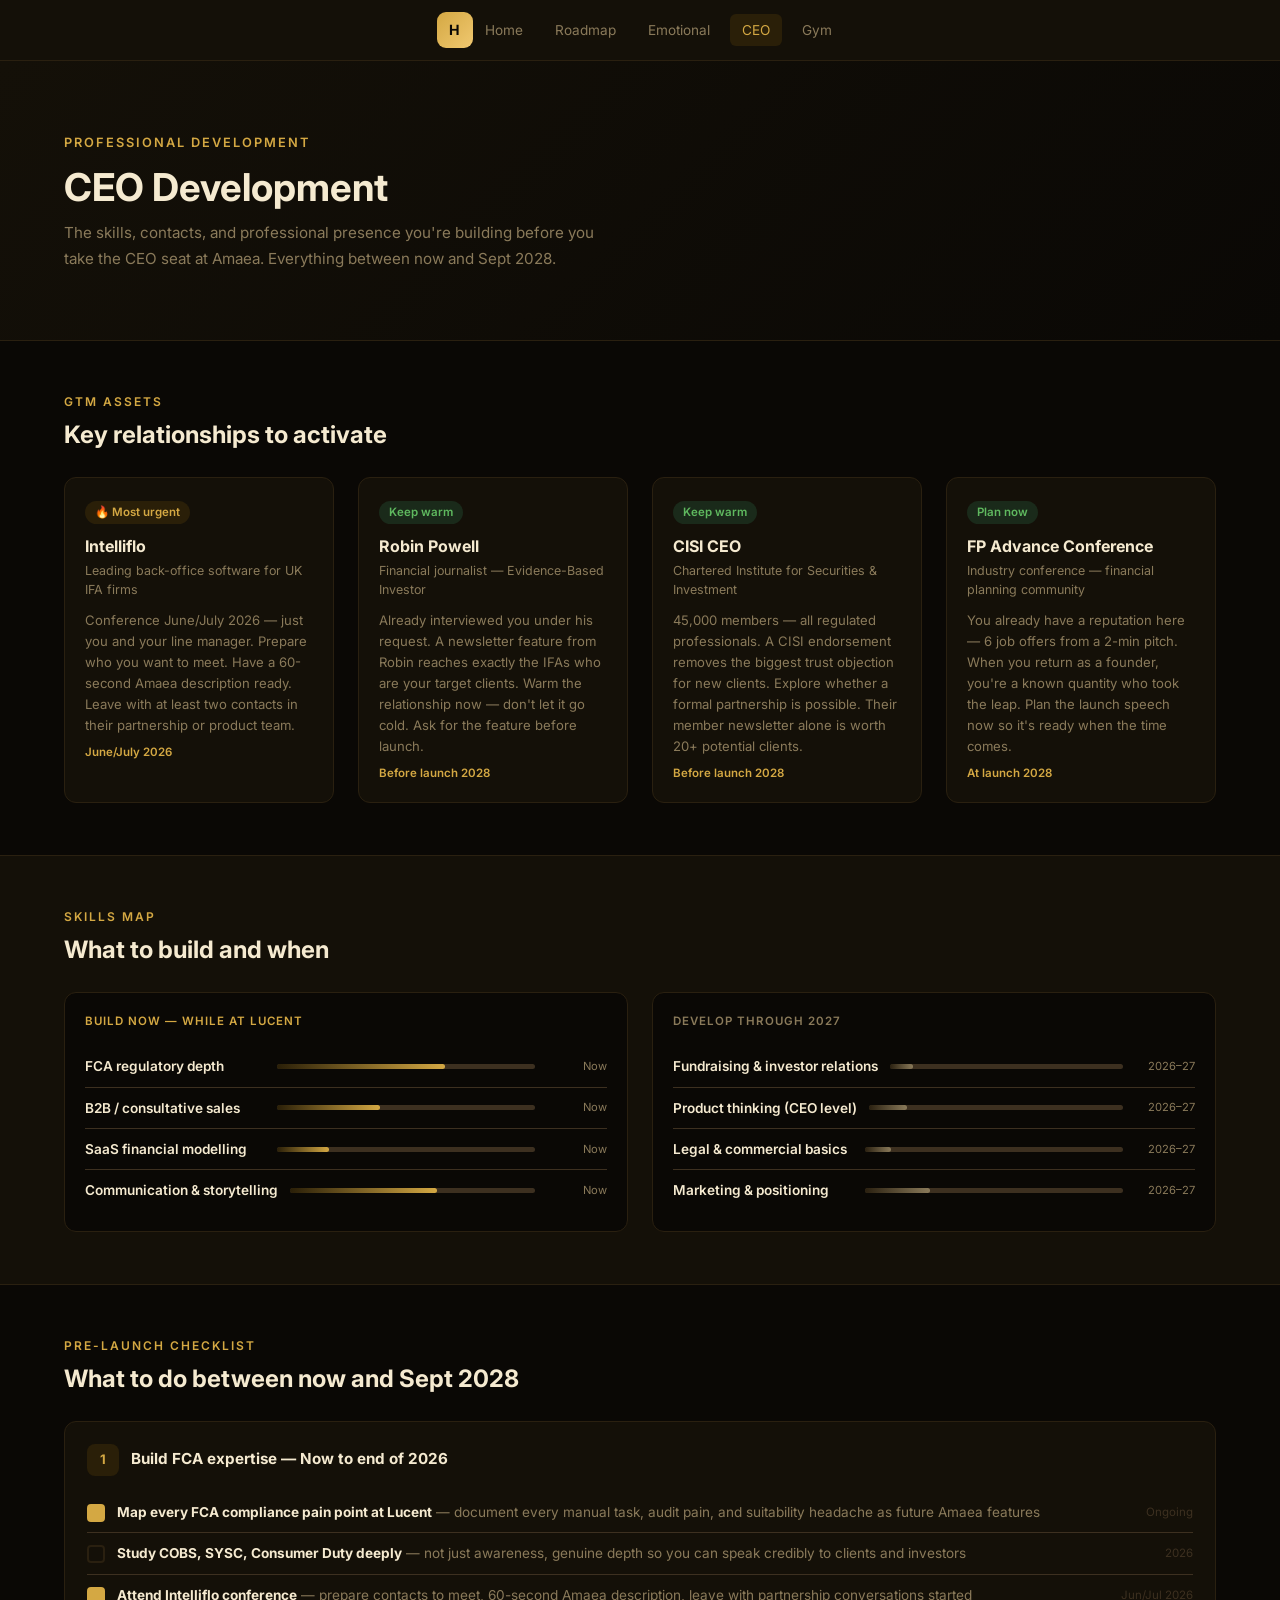
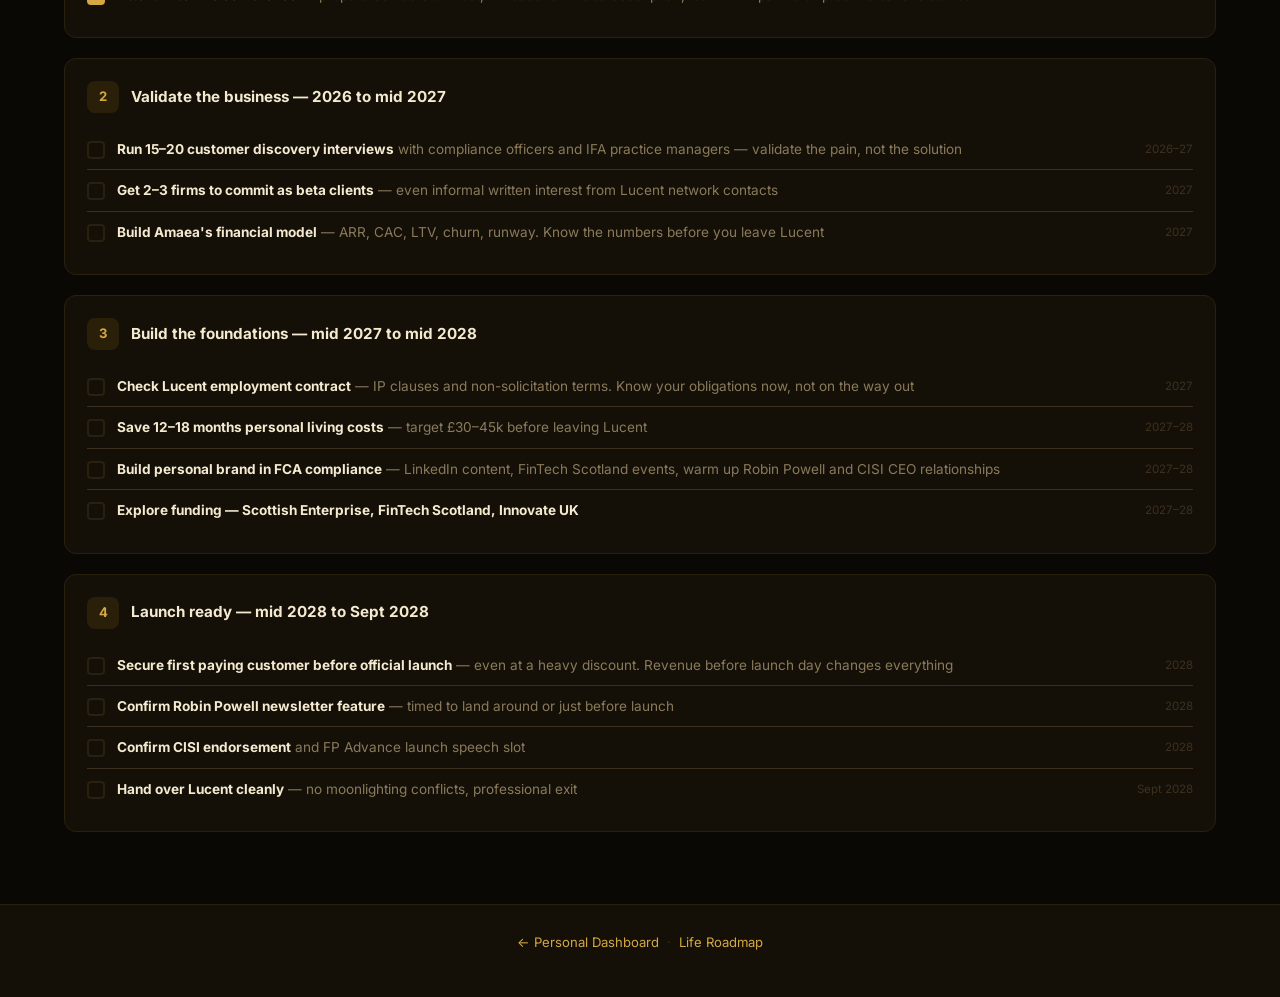
==== ceo-development.html @ 64322bd2 "Initial commit: personal dashboard, life roadmap, emotional development, CEO development, gym" ====
<!DOCTYPE html>
<html lang="en">
<head>
  <meta charset="UTF-8"/>
  <meta name="viewport" content="width=device-width, initial-scale=1.0"/>
  <title>CEO Development, Hasna</title>
  <link rel="icon" href="data:image/svg+xml,<svg xmlns=%22http://www.w3.org/2000/svg%22 viewBox=%220 0 100 100%22><text y=%22.9em%22 font-size=%2290%22>👑</text></svg>">
  <link href="https://cdn.jsdelivr.net/npm/bootstrap@5.3.0/dist/css/bootstrap.min.css" rel="stylesheet"/>
  <link href="https://fonts.googleapis.com/css2?family=Inter:wght@300;400;600;700&display=swap" rel="stylesheet"/>
  <style>
    :root { --gold: #d4a843; --gold-dark: #2a1f08; --bg: #0a0805; --surface: #141008; --border: #2a2010; --text: #f5ead0; --muted: #8a7a5a; --dim: #3d3020; --green: #5fb95f; --green-dark: #1a2a1a; }
    * { box-sizing: border-box; margin: 0; padding: 0; }
    body { font-family: 'Inter', sans-serif; background-color: var(--bg); color: var(--text); }
    .navbar { background-color: var(--surface); border-bottom: 1px solid var(--border); padding: 12px 0; position: sticky; top: 0; z-index: 100; }
    .nav-inner { max-width: 1200px; margin: 0 auto; padding: 0 24px; display: flex; align-items: center; justify-content: space-between; }
    .nav-logo { display: flex; align-items: center; gap: 10px; text-decoration: none; }
    .nav-logo-mark { width: 36px; height: 36px; border-radius: 9px; background: linear-gradient(135deg, #d4a843, #f0c870); display: flex; align-items: center; justify-content: center; font-weight: 700; font-size: 0.88rem; color: #0a0805; }
    .nav-links { display: flex; gap: 8px; }
    .nav-links a { color: var(--muted); text-decoration: none; font-size: 0.85rem; padding: 6px 12px; border-radius: 6px; transition: color 0.2s, background 0.2s; }
    .nav-links a:hover, .nav-links a.active { color: var(--gold); background: var(--gold-dark); }
    .hero { background: linear-gradient(135deg, var(--surface) 0%, var(--bg) 100%); padding: 72px 0 52px; border-bottom: 1px solid var(--border); }
    .container { max-width: 1200px; margin: 0 auto; padding: 0 24px; }
    .eyebrow { color: var(--gold); font-size: 0.8rem; font-weight: 600; text-transform: uppercase; letter-spacing: 2px; margin-bottom: 12px; }
    h1 { font-size: 2.4rem; font-weight: 700; margin-bottom: 10px; }
    .hero p { color: var(--muted); font-size: 0.95rem; max-width: 560px; margin-top: 10px; line-height: 1.7; }
    section { padding: 52px 0; }
    .alt-bg { background: var(--surface); border-top: 1px solid var(--border); border-bottom: 1px solid var(--border); }
    .section-label { color: var(--gold); font-size: 0.75rem; font-weight: 600; text-transform: uppercase; letter-spacing: 2px; margin-bottom: 6px; }
    .section-title { font-size: 1.5rem; font-weight: 700; margin-bottom: 24px; }

    /* Check items */
    .check-item { display: flex; align-items: flex-start; gap: 12px; padding: 10px 0; border-bottom: 1px solid var(--dim); }
    .check-item:last-child { border-bottom: none; }
    .check-box { width: 18px; height: 18px; border: 2px solid var(--border); border-radius: 4px; flex-shrink: 0; margin-top: 2px; cursor: pointer; transition: background 0.2s; }
    .check-box.done { background: var(--green); border-color: var(--green); }
    .check-box.progress { background: var(--gold); border-color: var(--gold); }
    .check-text { font-size: 0.85rem; color: var(--muted); line-height: 1.5; flex: 1; }
    .check-text strong { color: var(--text); }
    .check-date { font-size: 0.72rem; color: var(--dim); white-space: nowrap; margin-top: 2px; }
    .checklist-group { background: var(--surface); border: 1px solid var(--border); border-radius: 12px; padding: 22px; margin-bottom: 20px; }
    .group-header { display: flex; align-items: center; gap: 12px; margin-bottom: 16px; }
    .group-num { width: 32px; height: 32px; border-radius: 8px; background: var(--gold-dark); color: var(--gold); font-weight: 700; font-size: 0.82rem; display: flex; align-items: center; justify-content: center; flex-shrink: 0; }
    .group-title { font-size: 0.95rem; font-weight: 700; }

    /* Contact cards */
    .contact-card { background: var(--surface); border: 1px solid var(--border); border-radius: 12px; padding: 20px; height: 100%; }
    .contact-badge { display: inline-block; font-size: 0.72rem; font-weight: 600; padding: 3px 10px; border-radius: 20px; margin-bottom: 10px; }
    .badge-hot { background: var(--gold-dark); color: var(--gold); }
    .badge-warm { background: var(--green-dark); color: var(--green); }
    .contact-name { font-size: 1rem; font-weight: 700; color: var(--text); margin-bottom: 4px; }
    .contact-role { font-size: 0.78rem; color: var(--muted); margin-bottom: 10px; }
    .contact-action { font-size: 0.82rem; color: var(--muted); line-height: 1.6; }
    .contact-timing { font-size: 0.72rem; color: var(--gold); font-weight: 600; margin-top: 8px; }

    /* Skill rows */
    .skill-row { display: flex; align-items: center; gap: 12px; padding: 10px 0; border-bottom: 1px solid var(--dim); }
    .skill-row:last-child { border-bottom: none; }
    .skill-name { color: var(--text); font-size: 0.85rem; font-weight: 600; min-width: 180px; }
    .skill-bar-wrap { flex: 1; background: var(--dim); border-radius: 4px; height: 5px; }
    .skill-bar { height: 5px; border-radius: 4px; background: linear-gradient(to right, var(--gold-dark), var(--gold)); }
    .skill-horizon { font-size: 0.7rem; color: var(--muted); min-width: 60px; text-align: right; }

    footer { background: var(--surface); border-top: 1px solid var(--border); padding: 28px 0; text-align: center; }
    footer p { color: var(--dim); font-size: 0.82rem; }
    footer a { color: var(--gold); text-decoration: none; }
    @media (max-width: 768px) { h1 { font-size: 1.9rem; } .nav-links { display: none; } .skill-name { min-width: 120px; } }
  </style>
</head>
<body>

<nav class="navbar">
  <div class="nav-inner">
    <a href="index.html" class="nav-logo"><div class="nav-logo-mark">H</div></a>
    <div class="nav-links">
      <a href="index.html">Home</a>
      <a href="life-roadmap.html">Roadmap</a>
      <a href="emotional-development.html">Emotional</a>
      <a href="ceo-development.html" class="active">CEO</a>
      <a href="gym.html">Gym</a>
    </div>
  </div>
</nav>

<div class="hero">
  <div class="container">
    <div class="eyebrow">Professional development</div>
    <h1>CEO Development</h1>
    <p>The skills, contacts, and professional presence you're building before you take the CEO seat at Amaea. Everything between now and Sept 2028.</p>
  </div>
</div>

<!-- Key contacts -->
<section>
  <div class="container">
    <div class="section-label">GTM assets</div>
    <div class="section-title">Key relationships to activate</div>
    <div class="row g-4">

      <div class="col-lg-3 col-md-6">
        <div class="contact-card">
          <span class="contact-badge badge-hot">🔥 Most urgent</span>
          <div class="contact-name">Intelliflo</div>
          <div class="contact-role">Leading back-office software for UK IFA firms</div>
          <div class="contact-action">Conference June/July 2026 — just you and your line manager. Prepare who you want to meet. Have a 60-second Amaea description ready. Leave with at least two contacts in their partnership or product team.</div>
          <div class="contact-timing">June/July 2026</div>
        </div>
      </div>

      <div class="col-lg-3 col-md-6">
        <div class="contact-card">
          <span class="contact-badge badge-warm">Keep warm</span>
          <div class="contact-name">Robin Powell</div>
          <div class="contact-role">Financial journalist — Evidence-Based Investor</div>
          <div class="contact-action">Already interviewed you under his request. A newsletter feature from Robin reaches exactly the IFAs who are your target clients. Warm the relationship now — don't let it go cold. Ask for the feature before launch.</div>
          <div class="contact-timing">Before launch 2028</div>
        </div>
      </div>

      <div class="col-lg-3 col-md-6">
        <div class="contact-card">
          <span class="contact-badge badge-warm">Keep warm</span>
          <div class="contact-name">CISI CEO</div>
          <div class="contact-role">Chartered Institute for Securities & Investment</div>
          <div class="contact-action">45,000 members — all regulated professionals. A CISI endorsement removes the biggest trust objection for new clients. Explore whether a formal partnership is possible. Their member newsletter alone is worth 20+ potential clients.</div>
          <div class="contact-timing">Before launch 2028</div>
        </div>
      </div>

      <div class="col-lg-3 col-md-6">
        <div class="contact-card">
          <span class="contact-badge badge-warm">Plan now</span>
          <div class="contact-name">FP Advance Conference</div>
          <div class="contact-role">Industry conference — financial planning community</div>
          <div class="contact-action">You already have a reputation here — 6 job offers from a 2-min pitch. When you return as a founder, you're a known quantity who took the leap. Plan the launch speech now so it's ready when the time comes.</div>
          <div class="contact-timing">At launch 2028</div>
        </div>
      </div>

    </div>
  </div>
</section>

<!-- Skills -->
<section class="alt-bg">
  <div class="container">
    <div class="section-label">Skills map</div>
    <div class="section-title">What to build and when</div>
    <div class="row g-4">
      <div class="col-lg-6">
        <div style="background:var(--bg);border:1px solid var(--border);border-radius:12px;padding:20px;margin-bottom:0;">
          <div style="font-size:0.72rem;font-weight:600;text-transform:uppercase;letter-spacing:1px;color:var(--gold);margin-bottom:16px;">Build now — while at Lucent</div>
          <div class="skill-row"><span class="skill-name">FCA regulatory depth</span><div class="skill-bar-wrap"><div class="skill-bar" style="width:65%;"></div></div><span class="skill-horizon">Now</span></div>
          <div class="skill-row"><span class="skill-name">B2B / consultative sales</span><div class="skill-bar-wrap"><div class="skill-bar" style="width:40%;"></div></div><span class="skill-horizon">Now</span></div>
          <div class="skill-row"><span class="skill-name">SaaS financial modelling</span><div class="skill-bar-wrap"><div class="skill-bar" style="width:20%;"></div></div><span class="skill-horizon">Now</span></div>
          <div class="skill-row"><span class="skill-name">Communication & storytelling</span><div class="skill-bar-wrap"><div class="skill-bar" style="width:60%;"></div></div><span class="skill-horizon">Now</span></div>
        </div>
      </div>
      <div class="col-lg-6">
        <div style="background:var(--bg);border:1px solid var(--border);border-radius:12px;padding:20px;">
          <div style="font-size:0.72rem;font-weight:600;text-transform:uppercase;letter-spacing:1px;color:var(--muted);margin-bottom:16px;">Develop through 2027</div>
          <div class="skill-row"><span class="skill-name">Fundraising & investor relations</span><div class="skill-bar-wrap"><div class="skill-bar" style="width:10%;background:linear-gradient(to right, #2a2010, var(--muted));"></div></div><span class="skill-horizon">2026–27</span></div>
          <div class="skill-row"><span class="skill-name">Product thinking (CEO level)</span><div class="skill-bar-wrap"><div class="skill-bar" style="width:15%;background:linear-gradient(to right, #2a2010, var(--muted));"></div></div><span class="skill-horizon">2026–27</span></div>
          <div class="skill-row"><span class="skill-name">Legal & commercial basics</span><div class="skill-bar-wrap"><div class="skill-bar" style="width:10%;background:linear-gradient(to right, #2a2010, var(--muted));"></div></div><span class="skill-horizon">2026–27</span></div>
          <div class="skill-row"><span class="skill-name">Marketing & positioning</span><div class="skill-bar-wrap"><div class="skill-bar" style="width:25%;background:linear-gradient(to right, #2a2010, var(--muted));"></div></div><span class="skill-horizon">2026–27</span></div>
        </div>
      </div>
    </div>
  </div>
</section>

<!-- Pre-launch checklist -->
<section>
  <div class="container">
    <div class="section-label">Pre-launch checklist</div>
    <div class="section-title">What to do between now and Sept 2028</div>

    <div class="checklist-group">
      <div class="group-header"><div class="group-num">1</div><div class="group-title">Build FCA expertise — Now to end of 2026</div></div>
      <div class="check-item"><div class="check-box progress"></div><div class="check-text"><strong>Map every FCA compliance pain point at Lucent</strong> — document every manual task, audit pain, and suitability headache as future Amaea features</div><div class="check-date">Ongoing</div></div>
      <div class="check-item"><div class="check-box"></div><div class="check-text"><strong>Study COBS, SYSC, Consumer Duty deeply</strong> — not just awareness, genuine depth so you can speak credibly to clients and investors</div><div class="check-date">2026</div></div>
      <div class="check-item"><div class="check-box progress"></div><div class="check-text"><strong>Attend Intelliflo conference</strong> — prepare contacts to meet, 60-second Amaea description, leave with partnership conversations started</div><div class="check-date">Jun/Jul 2026</div></div>
    </div>

    <div class="checklist-group">
      <div class="group-header"><div class="group-num">2</div><div class="group-title">Validate the business — 2026 to mid 2027</div></div>
      <div class="check-item"><div class="check-box"></div><div class="check-text"><strong>Run 15–20 customer discovery interviews</strong> with compliance officers and IFA practice managers — validate the pain, not the solution</div><div class="check-date">2026–27</div></div>
      <div class="check-item"><div class="check-box"></div><div class="check-text"><strong>Get 2–3 firms to commit as beta clients</strong> — even informal written interest from Lucent network contacts</div><div class="check-date">2027</div></div>
      <div class="check-item"><div class="check-box"></div><div class="check-text"><strong>Build Amaea's financial model</strong> — ARR, CAC, LTV, churn, runway. Know the numbers before you leave Lucent</div><div class="check-date">2027</div></div>
    </div>

    <div class="checklist-group">
      <div class="group-header"><div class="group-num">3</div><div class="group-title">Build the foundations — mid 2027 to mid 2028</div></div>
      <div class="check-item"><div class="check-box"></div><div class="check-text"><strong>Check Lucent employment contract</strong> — IP clauses and non-solicitation terms. Know your obligations now, not on the way out</div><div class="check-date">2027</div></div>
      <div class="check-item"><div class="check-box"></div><div class="check-text"><strong>Save 12–18 months personal living costs</strong> — target £30–45k before leaving Lucent</div><div class="check-date">2027–28</div></div>
      <div class="check-item"><div class="check-box"></div><div class="check-text"><strong>Build personal brand in FCA compliance</strong> — LinkedIn content, FinTech Scotland events, warm up Robin Powell and CISI CEO relationships</div><div class="check-date">2027–28</div></div>
      <div class="check-item"><div class="check-box"></div><div class="check-text"><strong>Explore funding — Scottish Enterprise, FinTech Scotland, Innovate UK</strong></div><div class="check-date">2027–28</div></div>
    </div>

    <div class="checklist-group">
      <div class="group-header"><div class="group-num">4</div><div class="group-title">Launch ready — mid 2028 to Sept 2028</div></div>
      <div class="check-item"><div class="check-box"></div><div class="check-text"><strong>Secure first paying customer before official launch</strong> — even at a heavy discount. Revenue before launch day changes everything</div><div class="check-date">2028</div></div>
      <div class="check-item"><div class="check-box"></div><div class="check-text"><strong>Confirm Robin Powell newsletter feature</strong> — timed to land around or just before launch</div><div class="check-date">2028</div></div>
      <div class="check-item"><div class="check-box"></div><div class="check-text"><strong>Confirm CISI endorsement</strong> and FP Advance launch speech slot</div><div class="check-date">2028</div></div>
      <div class="check-item"><div class="check-box"></div><div class="check-text"><strong>Hand over Lucent cleanly</strong> — no moonlighting conflicts, professional exit</div><div class="check-date">Sept 2028</div></div>
    </div>

  </div>
</section>

<footer>
  <div class="container">
    <p><a href="index.html">← Personal Dashboard</a> &nbsp;·&nbsp; <a href="life-roadmap.html">Life Roadmap</a></p>
  </div>
</footer>
<script src="animations.js"></script>
</body>
</html>
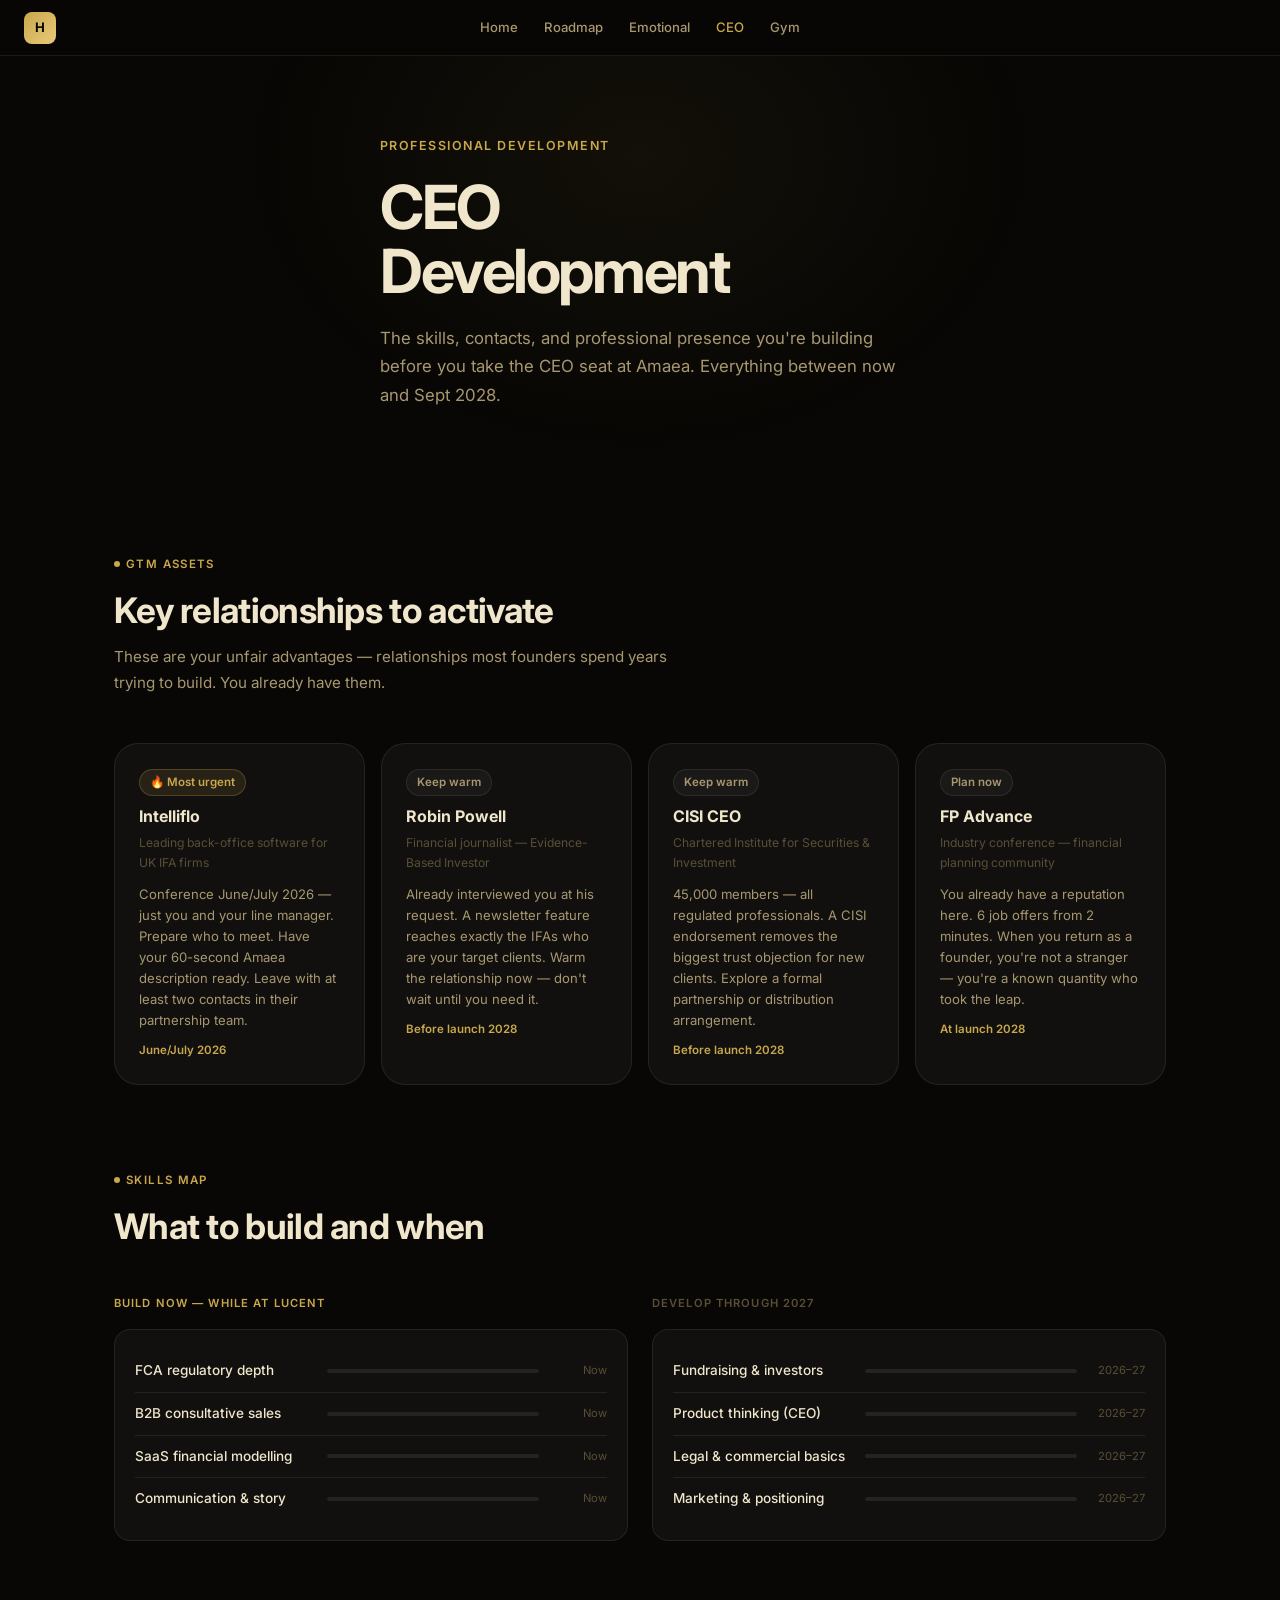
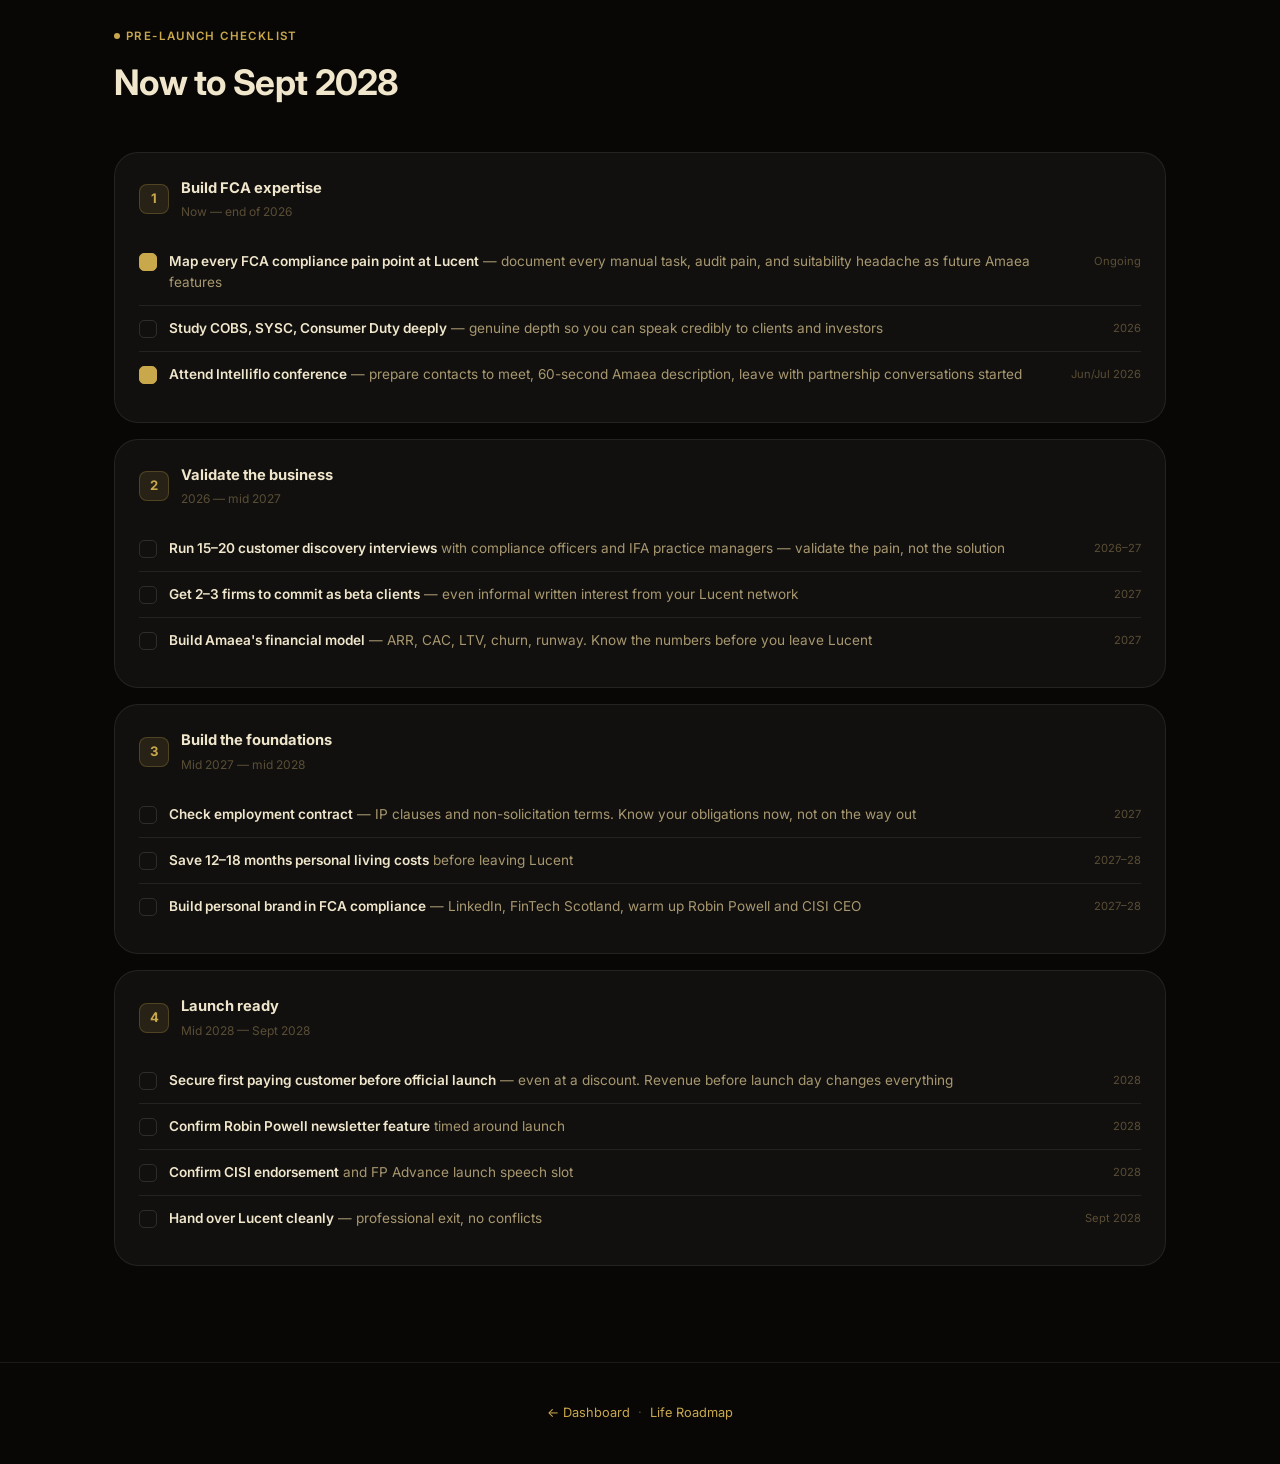
==== commit 7b23aa11: "Full redesign: Apple-esque design system, shared CSS, scroll animations, frosted glass nav" ====
--- a/ceo-development.html
+++ b/ceo-development.html
@@ -3,74 +3,35 @@
 <head>
   <meta charset="UTF-8"/>
   <meta name="viewport" content="width=device-width, initial-scale=1.0"/>
-  <title>CEO Development, Hasna</title>
+  <title>CEO Development — Hasna</title>
   <link rel="icon" href="data:image/svg+xml,<svg xmlns=%22http://www.w3.org/2000/svg%22 viewBox=%220 0 100 100%22><text y=%22.9em%22 font-size=%2290%22>👑</text></svg>">
-  <link href="https://cdn.jsdelivr.net/npm/bootstrap@5.3.0/dist/css/bootstrap.min.css" rel="stylesheet"/>
-  <link href="https://fonts.googleapis.com/css2?family=Inter:wght@300;400;600;700&display=swap" rel="stylesheet"/>
+  <link href="https://fonts.googleapis.com/css2?family=Inter:wght@300;400;500;600;700&display=swap" rel="stylesheet"/>
+  <link rel="stylesheet" href="style.css"/>
   <style>
-    :root { --gold: #d4a843; --gold-dark: #2a1f08; --bg: #0a0805; --surface: #141008; --border: #2a2010; --text: #f5ead0; --muted: #8a7a5a; --dim: #3d3020; --green: #5fb95f; --green-dark: #1a2a1a; }
-    * { box-sizing: border-box; margin: 0; padding: 0; }
-    body { font-family: 'Inter', sans-serif; background-color: var(--bg); color: var(--text); }
-    .navbar { background-color: var(--surface); border-bottom: 1px solid var(--border); padding: 12px 0; position: sticky; top: 0; z-index: 100; }
-    .nav-inner { max-width: 1200px; margin: 0 auto; padding: 0 24px; display: flex; align-items: center; justify-content: space-between; }
-    .nav-logo { display: flex; align-items: center; gap: 10px; text-decoration: none; }
-    .nav-logo-mark { width: 36px; height: 36px; border-radius: 9px; background: linear-gradient(135deg, #d4a843, #f0c870); display: flex; align-items: center; justify-content: center; font-weight: 700; font-size: 0.88rem; color: #0a0805; }
-    .nav-links { display: flex; gap: 8px; }
-    .nav-links a { color: var(--muted); text-decoration: none; font-size: 0.85rem; padding: 6px 12px; border-radius: 6px; transition: color 0.2s, background 0.2s; }
-    .nav-links a:hover, .nav-links a.active { color: var(--gold); background: var(--gold-dark); }
-    .hero { background: linear-gradient(135deg, var(--surface) 0%, var(--bg) 100%); padding: 72px 0 52px; border-bottom: 1px solid var(--border); }
-    .container { max-width: 1200px; margin: 0 auto; padding: 0 24px; }
-    .eyebrow { color: var(--gold); font-size: 0.8rem; font-weight: 600; text-transform: uppercase; letter-spacing: 2px; margin-bottom: 12px; }
-    h1 { font-size: 2.4rem; font-weight: 700; margin-bottom: 10px; }
-    .hero p { color: var(--muted); font-size: 0.95rem; max-width: 560px; margin-top: 10px; line-height: 1.7; }
-    section { padding: 52px 0; }
-    .alt-bg { background: var(--surface); border-top: 1px solid var(--border); border-bottom: 1px solid var(--border); }
-    .section-label { color: var(--gold); font-size: 0.75rem; font-weight: 600; text-transform: uppercase; letter-spacing: 2px; margin-bottom: 6px; }
-    .section-title { font-size: 1.5rem; font-weight: 700; margin-bottom: 24px; }
-
-    /* Check items */
-    .check-item { display: flex; align-items: flex-start; gap: 12px; padding: 10px 0; border-bottom: 1px solid var(--dim); }
-    .check-item:last-child { border-bottom: none; }
-    .check-box { width: 18px; height: 18px; border: 2px solid var(--border); border-radius: 4px; flex-shrink: 0; margin-top: 2px; cursor: pointer; transition: background 0.2s; }
-    .check-box.done { background: var(--green); border-color: var(--green); }
-    .check-box.progress { background: var(--gold); border-color: var(--gold); }
-    .check-text { font-size: 0.85rem; color: var(--muted); line-height: 1.5; flex: 1; }
-    .check-text strong { color: var(--text); }
-    .check-date { font-size: 0.72rem; color: var(--dim); white-space: nowrap; margin-top: 2px; }
-    .checklist-group { background: var(--surface); border: 1px solid var(--border); border-radius: 12px; padding: 22px; margin-bottom: 20px; }
-    .group-header { display: flex; align-items: center; gap: 12px; margin-bottom: 16px; }
-    .group-num { width: 32px; height: 32px; border-radius: 8px; background: var(--gold-dark); color: var(--gold); font-weight: 700; font-size: 0.82rem; display: flex; align-items: center; justify-content: center; flex-shrink: 0; }
-    .group-title { font-size: 0.95rem; font-weight: 700; }
-
-    /* Contact cards */
-    .contact-card { background: var(--surface); border: 1px solid var(--border); border-radius: 12px; padding: 20px; height: 100%; }
-    .contact-badge { display: inline-block; font-size: 0.72rem; font-weight: 600; padding: 3px 10px; border-radius: 20px; margin-bottom: 10px; }
-    .badge-hot { background: var(--gold-dark); color: var(--gold); }
-    .badge-warm { background: var(--green-dark); color: var(--green); }
-    .contact-name { font-size: 1rem; font-weight: 700; color: var(--text); margin-bottom: 4px; }
-    .contact-role { font-size: 0.78rem; color: var(--muted); margin-bottom: 10px; }
-    .contact-action { font-size: 0.82rem; color: var(--muted); line-height: 1.6; }
-    .contact-timing { font-size: 0.72rem; color: var(--gold); font-weight: 600; margin-top: 8px; }
-
-    /* Skill rows */
-    .skill-row { display: flex; align-items: center; gap: 12px; padding: 10px 0; border-bottom: 1px solid var(--dim); }
+    .contact-card { background: var(--surface); border: 1px solid var(--border); border-radius: var(--radius-lg); padding: 24px; height: 100%; transition: border-color 0.25s var(--ease), transform 0.25s var(--ease); }
+    .contact-card:hover { border-color: var(--border-2); transform: translateY(-2px); }
+    .contact-name { font-size: 1rem; font-weight: 700; margin: 8px 0 4px; }
+    .contact-role { font-size: 0.76rem; color: var(--text-3); margin-bottom: 12px; }
+    .contact-desc { font-size: 0.82rem; color: var(--text-2); line-height: 1.6; }
+    .contact-timing { font-size: 0.72rem; font-weight: 600; color: var(--gold); margin-top: 10px; }
+    .skill-row { display: flex; align-items: center; gap: 12px; padding: 10px 0; border-bottom: 1px solid var(--border); }
     .skill-row:last-child { border-bottom: none; }
-    .skill-name { color: var(--text); font-size: 0.85rem; font-weight: 600; min-width: 180px; }
-    .skill-bar-wrap { flex: 1; background: var(--dim); border-radius: 4px; height: 5px; }
-    .skill-bar { height: 5px; border-radius: 4px; background: linear-gradient(to right, var(--gold-dark), var(--gold)); }
-    .skill-horizon { font-size: 0.7rem; color: var(--muted); min-width: 60px; text-align: right; }
-
-    footer { background: var(--surface); border-top: 1px solid var(--border); padding: 28px 0; text-align: center; }
-    footer p { color: var(--dim); font-size: 0.82rem; }
-    footer a { color: var(--gold); text-decoration: none; }
-    @media (max-width: 768px) { h1 { font-size: 1.9rem; } .nav-links { display: none; } .skill-name { min-width: 120px; } }
+    .skill-name { font-size: 0.85rem; font-weight: 500; min-width: 180px; flex-shrink: 0; }
+    .skill-bar-track { flex: 1; background: var(--border); border-radius: 4px; height: 4px; overflow: hidden; }
+    .skill-bar-fill { height: 100%; border-radius: 4px; background: linear-gradient(90deg, rgba(201,168,76,0.4), var(--gold)); transition: width 1s var(--ease) 0.3s; width: 0; }
+    .skill-when { font-size: 0.7rem; color: var(--text-3); min-width: 56px; text-align: right; flex-shrink: 0; }
+    .phase-block { background: var(--surface); border: 1px solid var(--border); border-radius: var(--radius-lg); padding: 24px; margin-bottom: 16px; }
+    .phase-header { display: flex; align-items: center; gap: 12px; margin-bottom: 18px; }
+    .phase-num { width: 30px; height: 30px; border-radius: 8px; background: var(--gold-subtle); color: var(--gold); font-size: 0.82rem; font-weight: 700; display: flex; align-items: center; justify-content: center; flex-shrink: 0; border: 1px solid var(--gold-border); }
+    .phase-title { font-size: 0.92rem; font-weight: 700; }
+    .phase-sub { font-size: 0.75rem; color: var(--text-3); margin-top: 2px; }
   </style>
 </head>
 <body>
+<div class="page">
 
-<nav class="navbar">
-  <div class="nav-inner">
-    <a href="index.html" class="nav-logo"><div class="nav-logo-mark">H</div></a>
+  <nav class="nav">
+    <a href="index.html" class="nav-logo">H</a>
     <div class="nav-links">
       <a href="index.html">Home</a>
       <a href="life-roadmap.html">Roadmap</a>
@@ -78,140 +39,153 @@
       <a href="ceo-development.html" class="active">CEO</a>
       <a href="gym.html">Gym</a>
     </div>
-  </div>
-</nav>
+  </nav>
 
-<div class="hero">
-  <div class="container">
-    <div class="eyebrow">Professional development</div>
-    <h1>CEO Development</h1>
-    <p>The skills, contacts, and professional presence you're building before you take the CEO seat at Amaea. Everything between now and Sept 2028.</p>
-  </div>
-</div>
+  <section class="hero" style="min-height:40vh;">
+    <div class="container">
+      <p class="hero-label anim-up">Professional development</p>
+      <h1 class="hero-title anim-up anim-up-1" style="font-size:clamp(2.4rem,5vw,3.8rem);">CEO<br>Development</h1>
+      <p class="hero-sub anim-up anim-up-2">The skills, contacts, and professional presence you're building before you take the CEO seat at Amaea. Everything between now and Sept 2028.</p>
+    </div>
+  </section>
 
-<!-- Key contacts -->
-<section>
-  <div class="container">
-    <div class="section-label">GTM assets</div>
-    <div class="section-title">Key relationships to activate</div>
-    <div class="row g-4">
+  <!-- Contacts -->
+  <section>
+    <div class="container">
+      <div class="section-intro anim-up">
+        <p class="eyebrow">GTM assets</p>
+        <h2 class="headline">Key relationships to activate</h2>
+        <p class="body">These are your unfair advantages — relationships most founders spend years trying to build. You already have them.</p>
+      </div>
 
-      <div class="col-lg-3 col-md-6">
-        <div class="contact-card">
-          <span class="contact-badge badge-hot">🔥 Most urgent</span>
-          <div class="contact-name">Intelliflo</div>
-          <div class="contact-role">Leading back-office software for UK IFA firms</div>
-          <div class="contact-action">Conference June/July 2026 — just you and your line manager. Prepare who you want to meet. Have a 60-second Amaea description ready. Leave with at least two contacts in their partnership or product team.</div>
-          <div class="contact-timing">June/July 2026</div>
+      <div style="display:grid;grid-template-columns:repeat(4,1fr);gap:16px;">
+
+        <div class="contact-card anim-up anim-up-1">
+          <span class="tag tag-gold">🔥 Most urgent</span>
+          <h3 class="contact-name">Intelliflo</h3>
+          <p class="contact-role">Leading back-office software for UK IFA firms</p>
+          <p class="contact-desc">Conference June/July 2026 — just you and your line manager. Prepare who to meet. Have your 60-second Amaea description ready. Leave with at least two contacts in their partnership team.</p>
+          <p class="contact-timing">June/July 2026</p>
+        </div>
+
+        <div class="contact-card anim-up anim-up-2">
+          <span class="tag tag-muted">Keep warm</span>
+          <h3 class="contact-name">Robin Powell</h3>
+          <p class="contact-role">Financial journalist — Evidence-Based Investor</p>
+          <p class="contact-desc">Already interviewed you at his request. A newsletter feature reaches exactly the IFAs who are your target clients. Warm the relationship now — don't wait until you need it.</p>
+          <p class="contact-timing">Before launch 2028</p>
+        </div>
+
+        <div class="contact-card anim-up anim-up-3">
+          <span class="tag tag-muted">Keep warm</span>
+          <h3 class="contact-name">CISI CEO</h3>
+          <p class="contact-role">Chartered Institute for Securities & Investment</p>
+          <p class="contact-desc">45,000 members — all regulated professionals. A CISI endorsement removes the biggest trust objection for new clients. Explore a formal partnership or distribution arrangement.</p>
+          <p class="contact-timing">Before launch 2028</p>
+        </div>
+
+        <div class="contact-card anim-up anim-up-4">
+          <span class="tag tag-muted">Plan now</span>
+          <h3 class="contact-name">FP Advance</h3>
+          <p class="contact-role">Industry conference — financial planning community</p>
+          <p class="contact-desc">You already have a reputation here. 6 job offers from 2 minutes. When you return as a founder, you're not a stranger — you're a known quantity who took the leap.</p>
+          <p class="contact-timing">At launch 2028</p>
+        </div>
+
+      </div>
+    </div>
+  </section>
+
+  <!-- Skills -->
+  <section style="padding-top:0;">
+    <div class="container">
+      <div class="section-intro anim-up">
+        <p class="eyebrow">Skills map</p>
+        <h2 class="headline">What to build and when</h2>
+      </div>
+
+      <div style="display:grid;grid-template-columns:1fr 1fr;gap:24px;">
+        <div class="anim-up">
+          <p style="font-size:0.7rem;font-weight:600;text-transform:uppercase;letter-spacing:0.1em;color:var(--gold);margin-bottom:16px;">Build now — while at Lucent</p>
+          <div style="background:var(--surface);border:1px solid var(--border);border-radius:var(--radius);padding:20px;">
+            <div class="skill-row"><span class="skill-name">FCA regulatory depth</span><div class="skill-bar-track"><div class="skill-bar-fill" data-width="65%"></div></div><span class="skill-when">Now</span></div>
+            <div class="skill-row"><span class="skill-name">B2B consultative sales</span><div class="skill-bar-track"><div class="skill-bar-fill" data-width="42%"></div></div><span class="skill-when">Now</span></div>
+            <div class="skill-row"><span class="skill-name">SaaS financial modelling</span><div class="skill-bar-track"><div class="skill-bar-fill" data-width="18%"></div></div><span class="skill-when">Now</span></div>
+            <div class="skill-row"><span class="skill-name">Communication & story</span><div class="skill-bar-track"><div class="skill-bar-fill" data-width="62%"></div></div><span class="skill-when">Now</span></div>
+          </div>
+        </div>
+        <div class="anim-up anim-up-2">
+          <p style="font-size:0.7rem;font-weight:600;text-transform:uppercase;letter-spacing:0.1em;color:var(--text-3);margin-bottom:16px;">Develop through 2027</p>
+          <div style="background:var(--surface);border:1px solid var(--border);border-radius:var(--radius);padding:20px;">
+            <div class="skill-row"><span class="skill-name">Fundraising & investors</span><div class="skill-bar-track"><div class="skill-bar-fill" data-width="10%"></div></div><span class="skill-when">2026–27</span></div>
+            <div class="skill-row"><span class="skill-name">Product thinking (CEO)</span><div class="skill-bar-track"><div class="skill-bar-fill" data-width="14%"></div></div><span class="skill-when">2026–27</span></div>
+            <div class="skill-row"><span class="skill-name">Legal & commercial basics</span><div class="skill-bar-track"><div class="skill-bar-fill" data-width="10%"></div></div><span class="skill-when">2026–27</span></div>
+            <div class="skill-row"><span class="skill-name">Marketing & positioning</span><div class="skill-bar-track"><div class="skill-bar-fill" data-width="26%"></div></div><span class="skill-when">2026–27</span></div>
+          </div>
         </div>
       </div>
+    </div>
+  </section>
 
-      <div class="col-lg-3 col-md-6">
-        <div class="contact-card">
-          <span class="contact-badge badge-warm">Keep warm</span>
-          <div class="contact-name">Robin Powell</div>
-          <div class="contact-role">Financial journalist — Evidence-Based Investor</div>
-          <div class="contact-action">Already interviewed you under his request. A newsletter feature from Robin reaches exactly the IFAs who are your target clients. Warm the relationship now — don't let it go cold. Ask for the feature before launch.</div>
-          <div class="contact-timing">Before launch 2028</div>
-        </div>
+  <!-- Checklist -->
+  <section style="padding-top:0;">
+    <div class="container">
+      <div class="section-intro anim-up">
+        <p class="eyebrow">Pre-launch checklist</p>
+        <h2 class="headline">Now to Sept 2028</h2>
       </div>
 
-      <div class="col-lg-3 col-md-6">
-        <div class="contact-card">
-          <span class="contact-badge badge-warm">Keep warm</span>
-          <div class="contact-name">CISI CEO</div>
-          <div class="contact-role">Chartered Institute for Securities & Investment</div>
-          <div class="contact-action">45,000 members — all regulated professionals. A CISI endorsement removes the biggest trust objection for new clients. Explore whether a formal partnership is possible. Their member newsletter alone is worth 20+ potential clients.</div>
-          <div class="contact-timing">Before launch 2028</div>
+      <div class="phase-block anim-up">
+        <div class="phase-header">
+          <div class="phase-num">1</div>
+          <div><div class="phase-title">Build FCA expertise</div><div class="phase-sub">Now — end of 2026</div></div>
         </div>
+        <div class="check-item"><div class="check-box progress"></div><div class="check-text"><strong>Map every FCA compliance pain point at Lucent</strong> — document every manual task, audit pain, and suitability headache as future Amaea features</div><div class="check-meta">Ongoing</div></div>
+        <div class="check-item"><div class="check-box"></div><div class="check-text"><strong>Study COBS, SYSC, Consumer Duty deeply</strong> — genuine depth so you can speak credibly to clients and investors</div><div class="check-meta">2026</div></div>
+        <div class="check-item"><div class="check-box progress"></div><div class="check-text"><strong>Attend Intelliflo conference</strong> — prepare contacts to meet, 60-second Amaea description, leave with partnership conversations started</div><div class="check-meta">Jun/Jul 2026</div></div>
       </div>
 
-      <div class="col-lg-3 col-md-6">
-        <div class="contact-card">
-          <span class="contact-badge badge-warm">Plan now</span>
-          <div class="contact-name">FP Advance Conference</div>
-          <div class="contact-role">Industry conference — financial planning community</div>
-          <div class="contact-action">You already have a reputation here — 6 job offers from a 2-min pitch. When you return as a founder, you're a known quantity who took the leap. Plan the launch speech now so it's ready when the time comes.</div>
-          <div class="contact-timing">At launch 2028</div>
+      <div class="phase-block anim-up">
+        <div class="phase-header">
+          <div class="phase-num">2</div>
+          <div><div class="phase-title">Validate the business</div><div class="phase-sub">2026 — mid 2027</div></div>
         </div>
+        <div class="check-item"><div class="check-box"></div><div class="check-text"><strong>Run 15–20 customer discovery interviews</strong> with compliance officers and IFA practice managers — validate the pain, not the solution</div><div class="check-meta">2026–27</div></div>
+        <div class="check-item"><div class="check-box"></div><div class="check-text"><strong>Get 2–3 firms to commit as beta clients</strong> — even informal written interest from your Lucent network</div><div class="check-meta">2027</div></div>
+        <div class="check-item"><div class="check-box"></div><div class="check-text"><strong>Build Amaea's financial model</strong> — ARR, CAC, LTV, churn, runway. Know the numbers before you leave Lucent</div><div class="check-meta">2027</div></div>
+      </div>
+
+      <div class="phase-block anim-up">
+        <div class="phase-header">
+          <div class="phase-num">3</div>
+          <div><div class="phase-title">Build the foundations</div><div class="phase-sub">Mid 2027 — mid 2028</div></div>
+        </div>
+        <div class="check-item"><div class="check-box"></div><div class="check-text"><strong>Check employment contract</strong> — IP clauses and non-solicitation terms. Know your obligations now, not on the way out</div><div class="check-meta">2027</div></div>
+        <div class="check-item"><div class="check-box"></div><div class="check-text"><strong>Save 12–18 months personal living costs</strong> before leaving Lucent</div><div class="check-meta">2027–28</div></div>
+        <div class="check-item"><div class="check-box"></div><div class="check-text"><strong>Build personal brand in FCA compliance</strong> — LinkedIn, FinTech Scotland, warm up Robin Powell and CISI CEO</div><div class="check-meta">2027–28</div></div>
+      </div>
+
+      <div class="phase-block anim-up">
+        <div class="phase-header">
+          <div class="phase-num">4</div>
+          <div><div class="phase-title">Launch ready</div><div class="phase-sub">Mid 2028 — Sept 2028</div></div>
+        </div>
+        <div class="check-item"><div class="check-box"></div><div class="check-text"><strong>Secure first paying customer before official launch</strong> — even at a discount. Revenue before launch day changes everything</div><div class="check-meta">2028</div></div>
+        <div class="check-item"><div class="check-box"></div><div class="check-text"><strong>Confirm Robin Powell newsletter feature</strong> timed around launch</div><div class="check-meta">2028</div></div>
+        <div class="check-item"><div class="check-box"></div><div class="check-text"><strong>Confirm CISI endorsement</strong> and FP Advance launch speech slot</div><div class="check-meta">2028</div></div>
+        <div class="check-item"><div class="check-box"></div><div class="check-text"><strong>Hand over Lucent cleanly</strong> — professional exit, no conflicts</div><div class="check-meta">Sept 2028</div></div>
       </div>
 
     </div>
-  </div>
-</section>
+  </section>
 
-<!-- Skills -->
-<section class="alt-bg">
-  <div class="container">
-    <div class="section-label">Skills map</div>
-    <div class="section-title">What to build and when</div>
-    <div class="row g-4">
-      <div class="col-lg-6">
-        <div style="background:var(--bg);border:1px solid var(--border);border-radius:12px;padding:20px;margin-bottom:0;">
-          <div style="font-size:0.72rem;font-weight:600;text-transform:uppercase;letter-spacing:1px;color:var(--gold);margin-bottom:16px;">Build now — while at Lucent</div>
-          <div class="skill-row"><span class="skill-name">FCA regulatory depth</span><div class="skill-bar-wrap"><div class="skill-bar" style="width:65%;"></div></div><span class="skill-horizon">Now</span></div>
-          <div class="skill-row"><span class="skill-name">B2B / consultative sales</span><div class="skill-bar-wrap"><div class="skill-bar" style="width:40%;"></div></div><span class="skill-horizon">Now</span></div>
-          <div class="skill-row"><span class="skill-name">SaaS financial modelling</span><div class="skill-bar-wrap"><div class="skill-bar" style="width:20%;"></div></div><span class="skill-horizon">Now</span></div>
-          <div class="skill-row"><span class="skill-name">Communication & storytelling</span><div class="skill-bar-wrap"><div class="skill-bar" style="width:60%;"></div></div><span class="skill-horizon">Now</span></div>
-        </div>
-      </div>
-      <div class="col-lg-6">
-        <div style="background:var(--bg);border:1px solid var(--border);border-radius:12px;padding:20px;">
-          <div style="font-size:0.72rem;font-weight:600;text-transform:uppercase;letter-spacing:1px;color:var(--muted);margin-bottom:16px;">Develop through 2027</div>
-          <div class="skill-row"><span class="skill-name">Fundraising & investor relations</span><div class="skill-bar-wrap"><div class="skill-bar" style="width:10%;background:linear-gradient(to right, #2a2010, var(--muted));"></div></div><span class="skill-horizon">2026–27</span></div>
-          <div class="skill-row"><span class="skill-name">Product thinking (CEO level)</span><div class="skill-bar-wrap"><div class="skill-bar" style="width:15%;background:linear-gradient(to right, #2a2010, var(--muted));"></div></div><span class="skill-horizon">2026–27</span></div>
-          <div class="skill-row"><span class="skill-name">Legal & commercial basics</span><div class="skill-bar-wrap"><div class="skill-bar" style="width:10%;background:linear-gradient(to right, #2a2010, var(--muted));"></div></div><span class="skill-horizon">2026–27</span></div>
-          <div class="skill-row"><span class="skill-name">Marketing & positioning</span><div class="skill-bar-wrap"><div class="skill-bar" style="width:25%;background:linear-gradient(to right, #2a2010, var(--muted));"></div></div><span class="skill-horizon">2026–27</span></div>
-        </div>
-      </div>
+  <footer>
+    <div class="container text-center">
+      <p><a href="index.html">← Dashboard</a> &nbsp;·&nbsp; <a href="life-roadmap.html">Life Roadmap</a></p>
     </div>
-  </div>
-</section>
+  </footer>
 
-<!-- Pre-launch checklist -->
-<section>
-  <div class="container">
-    <div class="section-label">Pre-launch checklist</div>
-    <div class="section-title">What to do between now and Sept 2028</div>
-
-    <div class="checklist-group">
-      <div class="group-header"><div class="group-num">1</div><div class="group-title">Build FCA expertise — Now to end of 2026</div></div>
-      <div class="check-item"><div class="check-box progress"></div><div class="check-text"><strong>Map every FCA compliance pain point at Lucent</strong> — document every manual task, audit pain, and suitability headache as future Amaea features</div><div class="check-date">Ongoing</div></div>
-      <div class="check-item"><div class="check-box"></div><div class="check-text"><strong>Study COBS, SYSC, Consumer Duty deeply</strong> — not just awareness, genuine depth so you can speak credibly to clients and investors</div><div class="check-date">2026</div></div>
-      <div class="check-item"><div class="check-box progress"></div><div class="check-text"><strong>Attend Intelliflo conference</strong> — prepare contacts to meet, 60-second Amaea description, leave with partnership conversations started</div><div class="check-date">Jun/Jul 2026</div></div>
-    </div>
-
-    <div class="checklist-group">
-      <div class="group-header"><div class="group-num">2</div><div class="group-title">Validate the business — 2026 to mid 2027</div></div>
-      <div class="check-item"><div class="check-box"></div><div class="check-text"><strong>Run 15–20 customer discovery interviews</strong> with compliance officers and IFA practice managers — validate the pain, not the solution</div><div class="check-date">2026–27</div></div>
-      <div class="check-item"><div class="check-box"></div><div class="check-text"><strong>Get 2–3 firms to commit as beta clients</strong> — even informal written interest from Lucent network contacts</div><div class="check-date">2027</div></div>
-      <div class="check-item"><div class="check-box"></div><div class="check-text"><strong>Build Amaea's financial model</strong> — ARR, CAC, LTV, churn, runway. Know the numbers before you leave Lucent</div><div class="check-date">2027</div></div>
-    </div>
-
-    <div class="checklist-group">
-      <div class="group-header"><div class="group-num">3</div><div class="group-title">Build the foundations — mid 2027 to mid 2028</div></div>
-      <div class="check-item"><div class="check-box"></div><div class="check-text"><strong>Check Lucent employment contract</strong> — IP clauses and non-solicitation terms. Know your obligations now, not on the way out</div><div class="check-date">2027</div></div>
-      <div class="check-item"><div class="check-box"></div><div class="check-text"><strong>Save 12–18 months personal living costs</strong> — target £30–45k before leaving Lucent</div><div class="check-date">2027–28</div></div>
-      <div class="check-item"><div class="check-box"></div><div class="check-text"><strong>Build personal brand in FCA compliance</strong> — LinkedIn content, FinTech Scotland events, warm up Robin Powell and CISI CEO relationships</div><div class="check-date">2027–28</div></div>
-      <div class="check-item"><div class="check-box"></div><div class="check-text"><strong>Explore funding — Scottish Enterprise, FinTech Scotland, Innovate UK</strong></div><div class="check-date">2027–28</div></div>
-    </div>
-
-    <div class="checklist-group">
-      <div class="group-header"><div class="group-num">4</div><div class="group-title">Launch ready — mid 2028 to Sept 2028</div></div>
-      <div class="check-item"><div class="check-box"></div><div class="check-text"><strong>Secure first paying customer before official launch</strong> — even at a heavy discount. Revenue before launch day changes everything</div><div class="check-date">2028</div></div>
-      <div class="check-item"><div class="check-box"></div><div class="check-text"><strong>Confirm Robin Powell newsletter feature</strong> — timed to land around or just before launch</div><div class="check-date">2028</div></div>
-      <div class="check-item"><div class="check-box"></div><div class="check-text"><strong>Confirm CISI endorsement</strong> and FP Advance launch speech slot</div><div class="check-date">2028</div></div>
-      <div class="check-item"><div class="check-box"></div><div class="check-text"><strong>Hand over Lucent cleanly</strong> — no moonlighting conflicts, professional exit</div><div class="check-date">Sept 2028</div></div>
-    </div>
-
-  </div>
-</section>
-
-<footer>
-  <div class="container">
-    <p><a href="index.html">← Personal Dashboard</a> &nbsp;·&nbsp; <a href="life-roadmap.html">Life Roadmap</a></p>
-  </div>
-</footer>
-<script src="animations.js"></script>
+</div>
+<script src="app.js"></script>
 </body>
 </html>
--- a/style.css
+++ b/style.css
@@ -0,0 +1,266 @@
+/* ─── Design Tokens ─────────────────────────────────────────── */
+:root {
+  --gold:        #c9a84c;
+  --gold-light:  #e8c97a;
+  --gold-subtle: rgba(201,168,76,0.12);
+  --gold-border: rgba(201,168,76,0.25);
+  --bg:          #080705;
+  --surface:     rgba(255,255,255,0.04);
+  --surface-2:   rgba(255,255,255,0.07);
+  --border:      rgba(255,255,255,0.08);
+  --border-2:    rgba(255,255,255,0.12);
+  --text:        #f0e6cc;
+  --text-2:      #a89870;
+  --text-3:      #5a4e36;
+  --white:       #ffffff;
+  --radius-sm:   10px;
+  --radius:      16px;
+  --radius-lg:   24px;
+  --shadow:      0 1px 3px rgba(0,0,0,0.4), 0 8px 32px rgba(0,0,0,0.3);
+  --shadow-lg:   0 2px 8px rgba(0,0,0,0.5), 0 24px 64px rgba(0,0,0,0.4);
+  --ease:        cubic-bezier(0.4, 0, 0.2, 1);
+  --ease-spring: cubic-bezier(0.34, 1.56, 0.64, 1);
+}
+
+/* ─── Reset ─────────────────────────────────────────────────── */
+*, *::before, *::after { box-sizing: border-box; margin: 0; padding: 0; }
+html { scroll-behavior: smooth; }
+body {
+  font-family: -apple-system, 'SF Pro Display', 'Inter', system-ui, sans-serif;
+  background: var(--bg);
+  color: var(--text);
+  line-height: 1.6;
+  -webkit-font-smoothing: antialiased;
+  overflow-x: hidden;
+}
+a { text-decoration: none; color: inherit; }
+img { display: block; max-width: 100%; }
+button { font-family: inherit; cursor: pointer; border: none; background: none; }
+
+/* ─── Navbar ─────────────────────────────────────────────────── */
+.nav {
+  position: fixed;
+  top: 0; left: 0; right: 0;
+  z-index: 100;
+  padding: 0 24px;
+  height: 56px;
+  display: flex;
+  align-items: center;
+  justify-content: space-between;
+  background: rgba(8,7,5,0.72);
+  backdrop-filter: saturate(180%) blur(20px);
+  -webkit-backdrop-filter: saturate(180%) blur(20px);
+  border-bottom: 1px solid var(--border);
+  transition: background 0.3s var(--ease);
+}
+.nav-logo {
+  width: 32px; height: 32px;
+  border-radius: 8px;
+  background: linear-gradient(135deg, #c9a84c 0%, #e8c97a 100%);
+  display: flex; align-items: center; justify-content: center;
+  font-weight: 700; font-size: 0.82rem;
+  color: #080705;
+  flex-shrink: 0;
+}
+.nav-links {
+  display: flex;
+  gap: 2px;
+  position: absolute;
+  left: 50%;
+  transform: translateX(-50%);
+}
+.nav-links a {
+  color: var(--text-2);
+  font-size: 0.82rem;
+  font-weight: 500;
+  padding: 5px 12px;
+  border-radius: 6px;
+  transition: color 0.2s var(--ease), background 0.2s var(--ease);
+  white-space: nowrap;
+}
+.nav-links a:hover { color: var(--text); background: var(--surface-2); }
+.nav-links a.active { color: var(--gold); }
+@media (max-width: 640px) { .nav-links { display: none; } }
+
+/* ─── Layout ─────────────────────────────────────────────────── */
+.page { padding-top: 56px; }
+.container { max-width: 1100px; margin: 0 auto; padding: 0 24px; }
+.container-narrow { max-width: 720px; margin: 0 auto; padding: 0 24px; }
+section { padding: 80px 0; }
+.section-sm { padding: 56px 0; }
+
+/* ─── Typography ─────────────────────────────────────────────── */
+.eyebrow {
+  display: inline-flex;
+  align-items: center;
+  gap: 6px;
+  font-size: 0.72rem;
+  font-weight: 600;
+  text-transform: uppercase;
+  letter-spacing: 0.12em;
+  color: var(--gold);
+  margin-bottom: 16px;
+}
+.eyebrow::before {
+  content: '';
+  display: block;
+  width: 6px; height: 6px;
+  border-radius: 50%;
+  background: var(--gold);
+}
+.display { font-size: clamp(2.4rem, 5vw, 4rem); font-weight: 700; letter-spacing: -0.03em; line-height: 1.1; }
+.headline { font-size: clamp(1.6rem, 3vw, 2.2rem); font-weight: 700; letter-spacing: -0.02em; line-height: 1.2; }
+.title { font-size: 1.2rem; font-weight: 700; letter-spacing: -0.01em; }
+.body { font-size: 0.95rem; color: var(--text-2); line-height: 1.7; }
+.caption { font-size: 0.78rem; color: var(--text-3); }
+.gold { color: var(--gold); }
+.muted { color: var(--text-2); }
+
+/* ─── Hero ───────────────────────────────────────────────────── */
+.hero {
+  min-height: 52vh;
+  display: flex;
+  align-items: center;
+  padding: 80px 0 60px;
+  position: relative;
+  overflow: hidden;
+}
+.hero::before {
+  content: '';
+  position: absolute;
+  top: -200px; left: 50%;
+  transform: translateX(-50%);
+  width: 800px; height: 600px;
+  background: radial-gradient(ellipse at center, rgba(201,168,76,0.06) 0%, transparent 70%);
+  pointer-events: none;
+}
+.hero-label {
+  font-size: 0.78rem;
+  font-weight: 600;
+  text-transform: uppercase;
+  letter-spacing: 0.12em;
+  color: var(--gold);
+  margin-bottom: 20px;
+}
+.hero-title { font-size: clamp(2.8rem, 6vw, 5rem); font-weight: 700; letter-spacing: -0.04em; line-height: 1.05; margin-bottom: 20px; }
+.hero-title .accent { background: linear-gradient(135deg, var(--gold), var(--gold-light)); -webkit-background-clip: text; -webkit-text-fill-color: transparent; background-clip: text; }
+.hero-sub { font-size: 1.05rem; color: var(--text-2); max-width: 520px; line-height: 1.7; }
+
+/* ─── Cards ──────────────────────────────────────────────────── */
+.card {
+  background: var(--surface);
+  border: 1px solid var(--border);
+  border-radius: var(--radius-lg);
+  padding: 28px;
+  transition: border-color 0.25s var(--ease), transform 0.25s var(--ease), box-shadow 0.25s var(--ease);
+}
+.card:hover { border-color: var(--border-2); transform: translateY(-2px); box-shadow: var(--shadow); }
+.card-link { display: block; }
+.card-link:hover { border-color: var(--gold-border) !important; }
+.card-sm { padding: 20px; border-radius: var(--radius); }
+.card-icon { width: 48px; height: 48px; border-radius: 12px; background: var(--gold-subtle); display: flex; align-items: center; justify-content: center; font-size: 1.4rem; margin-bottom: 18px; }
+
+/* ─── Stats strip ────────────────────────────────────────────── */
+.stats-strip { border-top: 1px solid var(--border); border-bottom: 1px solid var(--border); padding: 40px 0; }
+.stat-box { text-align: center; }
+.stat-num { font-size: 2rem; font-weight: 700; letter-spacing: -0.03em; color: var(--gold); }
+.stat-lbl { font-size: 0.75rem; color: var(--text-3); margin-top: 4px; text-transform: uppercase; letter-spacing: 0.06em; }
+
+/* ─── Divider ────────────────────────────────────────────────── */
+.divider { border: none; border-top: 1px solid var(--border); margin: 0; }
+
+/* ─── Tags ───────────────────────────────────────────────────── */
+.tag { display: inline-block; font-size: 0.72rem; font-weight: 600; padding: 3px 10px; border-radius: 20px; }
+.tag-gold { background: var(--gold-subtle); color: var(--gold); border: 1px solid var(--gold-border); }
+.tag-green { background: rgba(95,185,95,0.1); color: #5fb95f; border: 1px solid rgba(95,185,95,0.2); }
+.tag-blue { background: rgba(122,138,191,0.1); color: #7a8abf; border: 1px solid rgba(122,138,191,0.2); }
+.tag-muted { background: var(--surface); color: var(--text-2); border: 1px solid var(--border); }
+.tag-rose { background: rgba(201,116,138,0.1); color: #c9748a; border: 1px solid rgba(201,116,138,0.2); }
+
+/* ─── Progress bar ───────────────────────────────────────────── */
+.progress-track { background: var(--border); border-radius: 4px; height: 4px; overflow: hidden; }
+.progress-fill { height: 100%; border-radius: 4px; background: linear-gradient(90deg, rgba(201,168,76,0.5), var(--gold)); transition: width 1s var(--ease) 0.3s; width: 0; }
+.progress-fill.animated { }
+
+/* ─── Check items ────────────────────────────────────────────── */
+.check-item { display: flex; align-items: flex-start; gap: 12px; padding: 12px 0; border-bottom: 1px solid var(--border); }
+.check-item:last-child { border-bottom: none; }
+.check-box { width: 18px; height: 18px; border: 1.5px solid var(--border-2); border-radius: 5px; flex-shrink: 0; margin-top: 2px; display: flex; align-items: center; justify-content: center; transition: all 0.2s var(--ease); }
+.check-box.done { background: #5fb95f; border-color: #5fb95f; }
+.check-box.done::after { content: '✓'; font-size: 0.65rem; color: white; font-weight: 700; }
+.check-box.progress { background: var(--gold); border-color: var(--gold); }
+.check-text { font-size: 0.85rem; color: var(--text-2); line-height: 1.55; flex: 1; }
+.check-text strong { color: var(--text); font-weight: 600; }
+.check-meta { font-size: 0.7rem; color: var(--text-3); white-space: nowrap; margin-top: 2px; flex-shrink: 0; }
+
+/* ─── Timeline ───────────────────────────────────────────────── */
+.timeline { position: relative; padding-left: 32px; }
+.timeline::before { content: ''; position: absolute; left: 7px; top: 8px; bottom: 8px; width: 1px; background: linear-gradient(to bottom, var(--gold), var(--border)); }
+.tl-item { position: relative; margin-bottom: 24px; }
+.tl-item:last-child { margin-bottom: 0; }
+.tl-dot { position: absolute; left: -28px; top: 8px; width: 10px; height: 10px; border-radius: 50%; background: var(--gold); border: 2px solid var(--bg); flex-shrink: 0; }
+.tl-dot.future { background: var(--text-3); }
+.tl-dot.personal { background: #c9748a; }
+.tl-year { font-size: 0.72rem; font-weight: 600; color: var(--gold); text-transform: uppercase; letter-spacing: 0.08em; margin-bottom: 4px; }
+.tl-year.future { color: var(--text-3); }
+.tl-year.personal { color: #c9748a; }
+.tl-title { font-size: 0.95rem; font-weight: 700; color: var(--text); margin-bottom: 4px; }
+.tl-title.future { color: var(--text-2); }
+.tl-desc { font-size: 0.82rem; color: var(--text-2); line-height: 1.6; }
+
+/* ─── Table ──────────────────────────────────────────────────── */
+.clean-table { width: 100%; border-collapse: collapse; font-size: 0.83rem; table-layout: fixed; }
+.clean-table th { color: var(--text-3); font-size: 0.68rem; font-weight: 600; text-transform: uppercase; letter-spacing: 0.08em; padding: 8px 12px; border-bottom: 1px solid var(--border); text-align: left; }
+.clean-table td { padding: 10px 12px; border-bottom: 1px solid var(--border); color: var(--text-2); overflow: hidden; text-overflow: ellipsis; white-space: nowrap; }
+.clean-table td:first-child { color: var(--text); font-weight: 500; }
+.clean-table tr:last-child td { border-bottom: none; }
+
+/* ─── Section intro ──────────────────────────────────────────── */
+.section-intro { margin-bottom: 48px; }
+.section-intro .headline { margin-bottom: 12px; }
+.section-intro .body { max-width: 560px; }
+
+/* ─── Footer ─────────────────────────────────────────────────── */
+footer { padding: 40px 0; border-top: 1px solid var(--border); }
+footer p { font-size: 0.8rem; color: var(--text-3); }
+footer a { color: var(--gold); transition: opacity 0.2s; }
+footer a:hover { opacity: 0.75; }
+
+/* ─── Animations ─────────────────────────────────────────────── */
+@keyframes fadeIn { from { opacity: 0; } to { opacity: 1; } }
+@keyframes fadeUp { from { opacity: 0; transform: translateY(28px); } to { opacity: 1; transform: translateY(0); } }
+@keyframes slideIn { from { opacity: 0; transform: translateX(-16px); } to { opacity: 1; transform: translateX(0); } }
+@keyframes scaleIn { from { opacity: 0; transform: scale(0.95); } to { opacity: 1; transform: scale(1); } }
+
+.page { animation: fadeIn 0.4s var(--ease) both; }
+.anim-up { opacity: 0; transform: translateY(28px); transition: opacity 0.6s var(--ease), transform 0.6s var(--ease); }
+.anim-up.in { opacity: 1; transform: translateY(0); }
+.anim-up-1 { transition-delay: 0.05s; }
+.anim-up-2 { transition-delay: 0.12s; }
+.anim-up-3 { transition-delay: 0.19s; }
+.anim-up-4 { transition-delay: 0.26s; }
+.anim-scale { opacity: 0; transform: scale(0.96); transition: opacity 0.5s var(--ease), transform 0.5s var(--ease); }
+.anim-scale.in { opacity: 1; transform: scale(1); }
+
+/* ─── Utilities ──────────────────────────────────────────────── */
+.text-center { text-align: center; }
+.flex { display: flex; }
+.flex-col { flex-direction: column; }
+.items-center { align-items: center; }
+.gap-2 { gap: 8px; }
+.gap-3 { gap: 12px; }
+.gap-4 { gap: 16px; }
+.mb-2 { margin-bottom: 8px; }
+.mb-3 { margin-bottom: 12px; }
+.mb-4 { margin-bottom: 16px; }
+.mb-6 { margin-bottom: 24px; }
+.mb-8 { margin-bottom: 32px; }
+.mt-4 { margin-top: 16px; }
+.mt-6 { margin-top: 24px; }
+.w-full { width: 100%; }
+.h-full { height: 100%; }
+.grid-2 { display: grid; grid-template-columns: repeat(2, 1fr); gap: 16px; }
+.grid-3 { display: grid; grid-template-columns: repeat(3, 1fr); gap: 16px; }
+.grid-4 { display: grid; grid-template-columns: repeat(4, 1fr); gap: 16px; }
+@media (max-width: 768px) { .grid-2, .grid-3, .grid-4 { grid-template-columns: 1fr; } section { padding: 56px 0; } }
+@media (max-width: 480px) { .hero-title { font-size: 2.4rem; } }
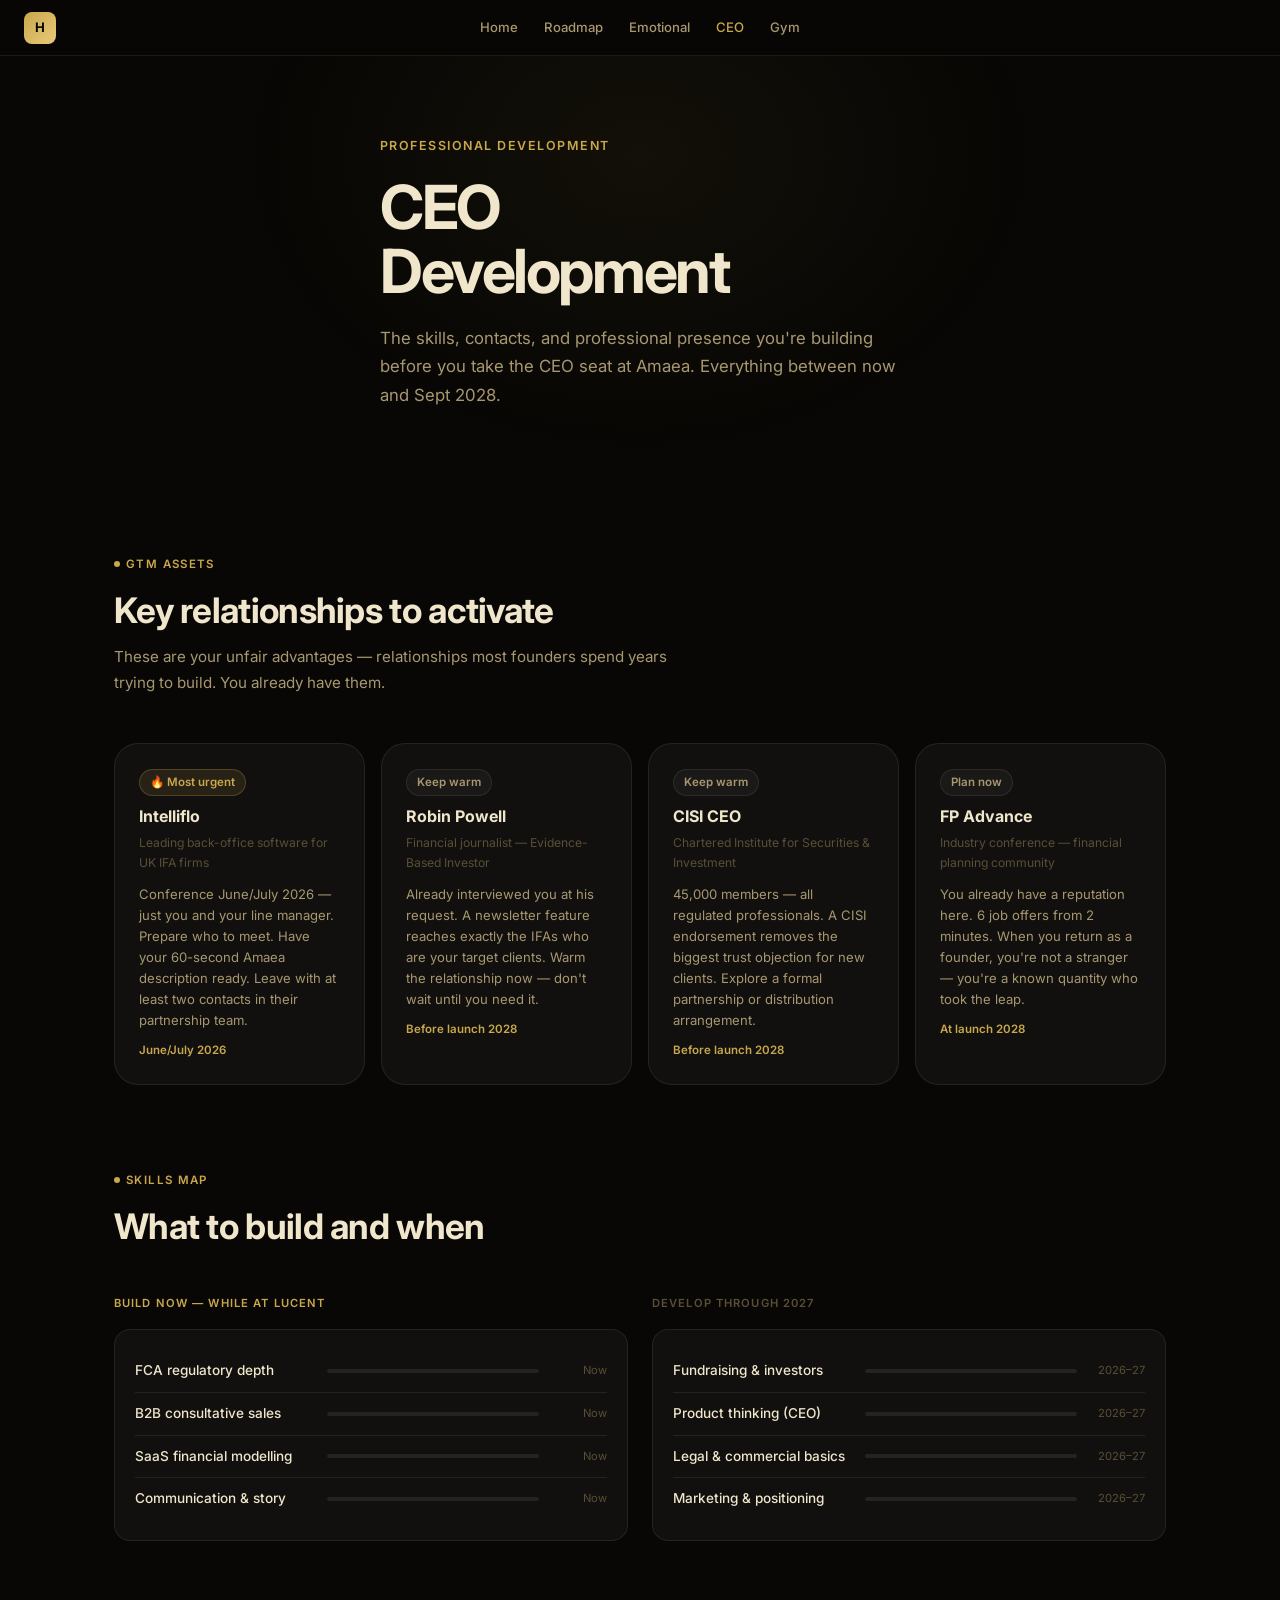
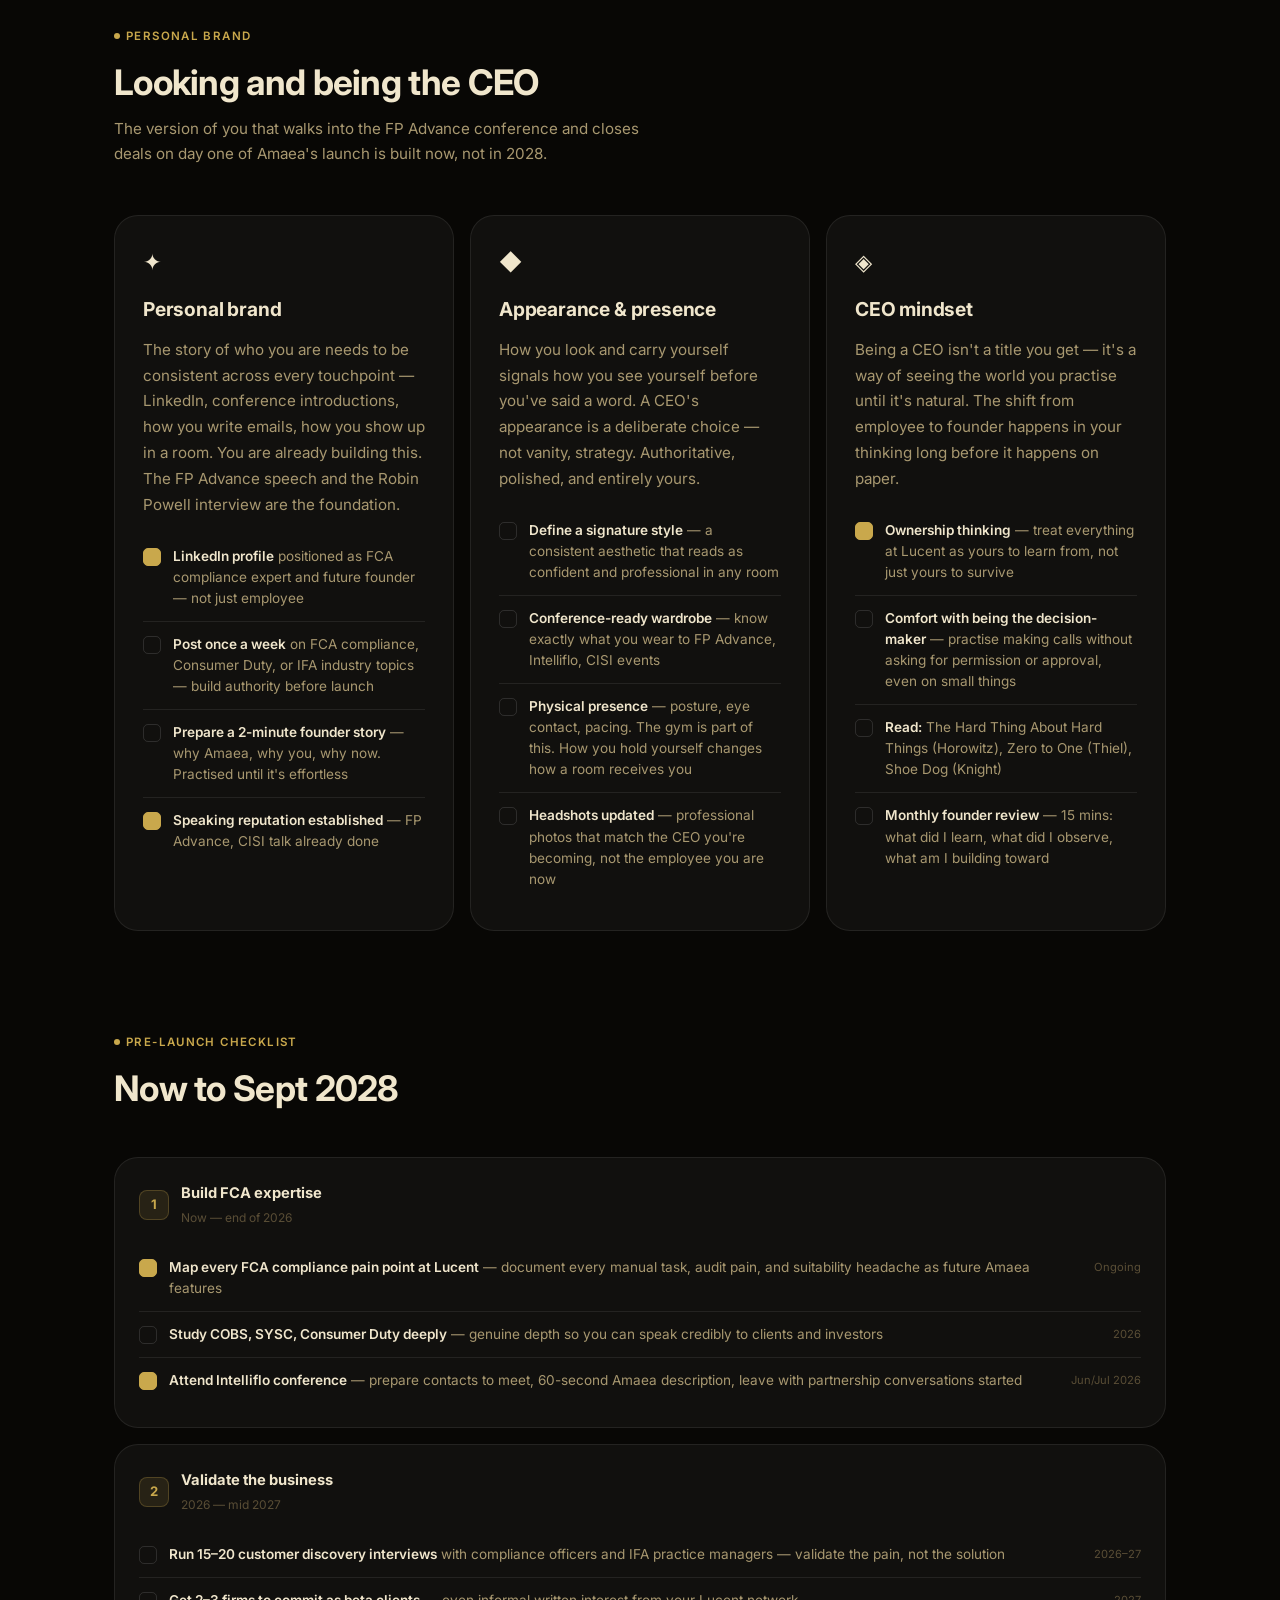
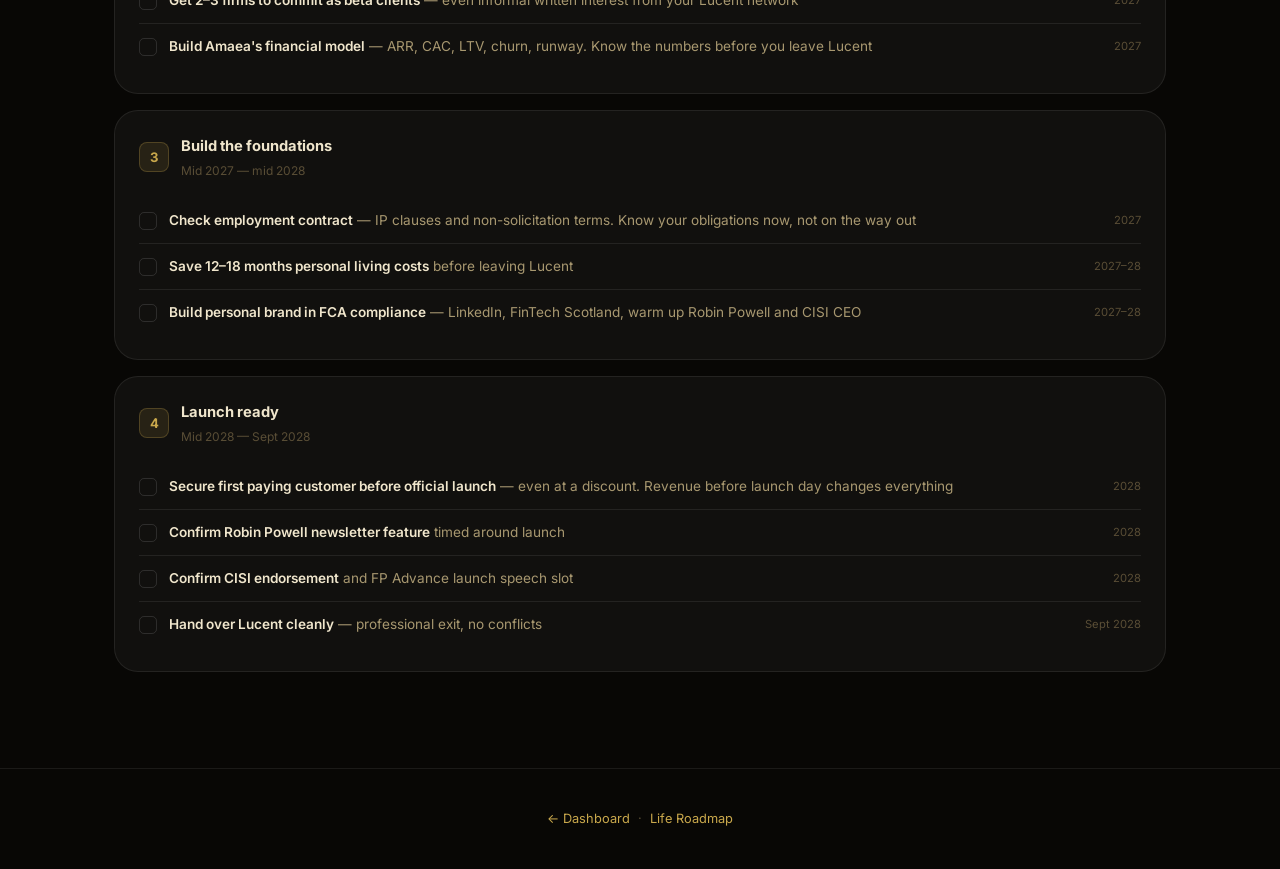
==== commit d49ee46e: "Add personal brand, appearance and CEO mindset sections to CEO development page" ====
--- a/ceo-development.html
+++ b/ceo-development.html
@@ -127,6 +127,57 @@
     </div>
   </section>
 
+  <!-- Brand, Appearance, Mindset -->
+  <section style="padding-top:0;">
+    <div class="container">
+      <div class="section-intro anim-up">
+        <p class="eyebrow">Personal brand</p>
+        <h2 class="headline">Looking and being the CEO</h2>
+        <p class="body">The version of you that walks into the FP Advance conference and closes deals on day one of Amaea's launch is built now, not in 2028.</p>
+      </div>
+
+      <div style="display:grid;grid-template-columns:repeat(3,1fr);gap:16px;margin-bottom:16px;">
+
+        <div class="card anim-up anim-up-1">
+          <div style="font-size:1.4rem;margin-bottom:14px;">✦</div>
+          <h3 class="title mb-3">Personal brand</h3>
+          <p class="body mb-4">The story of who you are needs to be consistent across every touchpoint — LinkedIn, conference introductions, how you write emails, how you show up in a room. You are already building this. The FP Advance speech and the Robin Powell interview are the foundation.</p>
+          <div>
+            <div class="check-item"><div class="check-box progress"></div><div class="check-text"><strong>LinkedIn profile</strong> positioned as FCA compliance expert and future founder — not just employee</div></div>
+            <div class="check-item"><div class="check-box"></div><div class="check-text"><strong>Post once a week</strong> on FCA compliance, Consumer Duty, or IFA industry topics — build authority before launch</div></div>
+            <div class="check-item"><div class="check-box"></div><div class="check-text"><strong>Prepare a 2-minute founder story</strong> — why Amaea, why you, why now. Practised until it's effortless</div></div>
+            <div class="check-item"><div class="check-box progress"></div><div class="check-text"><strong>Speaking reputation established</strong> — FP Advance, CISI talk already done</div></div>
+          </div>
+        </div>
+
+        <div class="card anim-up anim-up-2">
+          <div style="font-size:1.4rem;margin-bottom:14px;">◆</div>
+          <h3 class="title mb-3">Appearance & presence</h3>
+          <p class="body mb-4">How you look and carry yourself signals how you see yourself before you've said a word. A CEO's appearance is a deliberate choice — not vanity, strategy. Authoritative, polished, and entirely yours.</p>
+          <div>
+            <div class="check-item"><div class="check-box"></div><div class="check-text"><strong>Define a signature style</strong> — a consistent aesthetic that reads as confident and professional in any room</div></div>
+            <div class="check-item"><div class="check-box"></div><div class="check-text"><strong>Conference-ready wardrobe</strong> — know exactly what you wear to FP Advance, Intelliflo, CISI events</div></div>
+            <div class="check-item"><div class="check-box"></div><div class="check-text"><strong>Physical presence</strong> — posture, eye contact, pacing. The gym is part of this. How you hold yourself changes how a room receives you</div></div>
+            <div class="check-item"><div class="check-box"></div><div class="check-text"><strong>Headshots updated</strong> — professional photos that match the CEO you're becoming, not the employee you are now</div></div>
+          </div>
+        </div>
+
+        <div class="card anim-up anim-up-3">
+          <div style="font-size:1.4rem;margin-bottom:14px;">◈</div>
+          <h3 class="title mb-3">CEO mindset</h3>
+          <p class="body mb-4">Being a CEO isn't a title you get — it's a way of seeing the world you practise until it's natural. The shift from employee to founder happens in your thinking long before it happens on paper.</p>
+          <div>
+            <div class="check-item"><div class="check-box progress"></div><div class="check-text"><strong>Ownership thinking</strong> — treat everything at Lucent as yours to learn from, not just yours to survive</div></div>
+            <div class="check-item"><div class="check-box"></div><div class="check-text"><strong>Comfort with being the decision-maker</strong> — practise making calls without asking for permission or approval, even on small things</div></div>
+            <div class="check-item"><div class="check-box"></div><div class="check-text"><strong>Read:</strong> The Hard Thing About Hard Things (Horowitz), Zero to One (Thiel), Shoe Dog (Knight)</div></div>
+            <div class="check-item"><div class="check-box"></div><div class="check-text"><strong>Monthly founder review</strong> — 15 mins: what did I learn, what did I observe, what am I building toward</div></div>
+          </div>
+        </div>
+
+      </div>
+    </div>
+  </section>
+
   <!-- Checklist -->
   <section style="padding-top:0;">
     <div class="container">
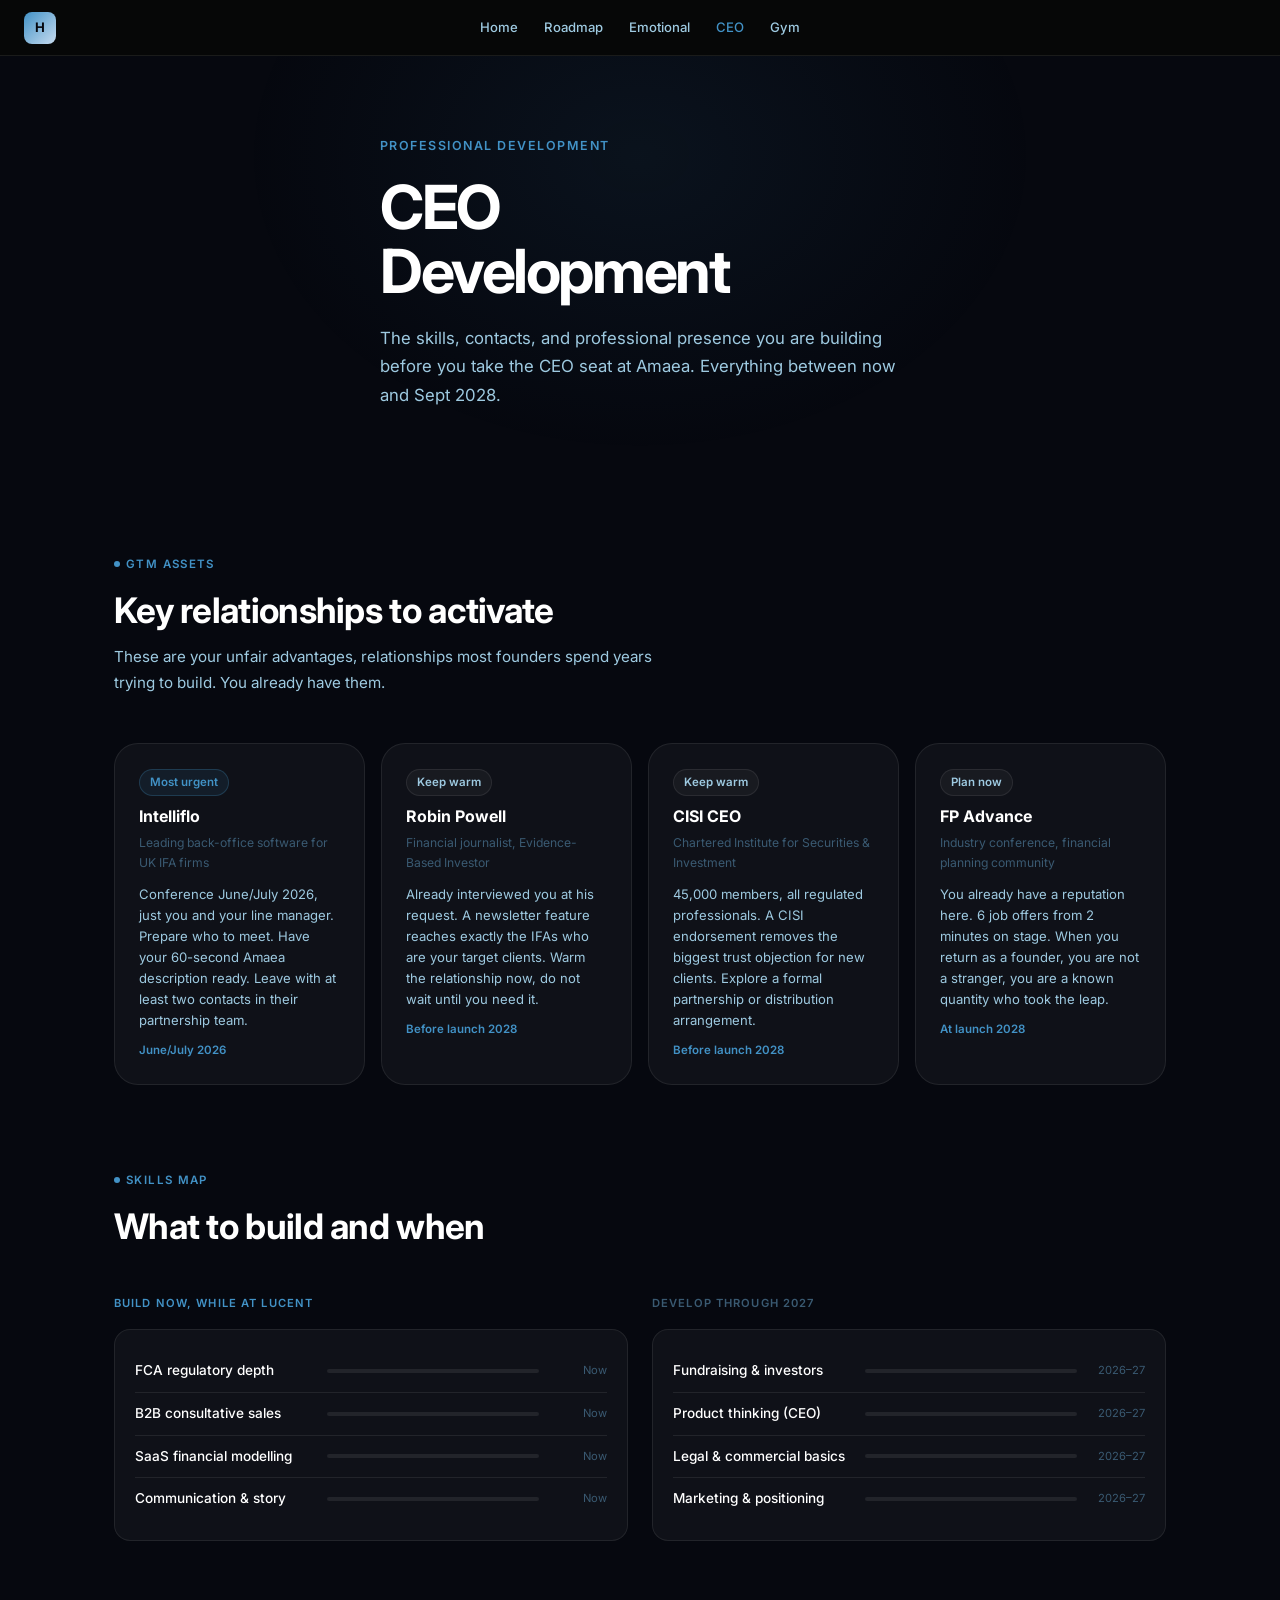
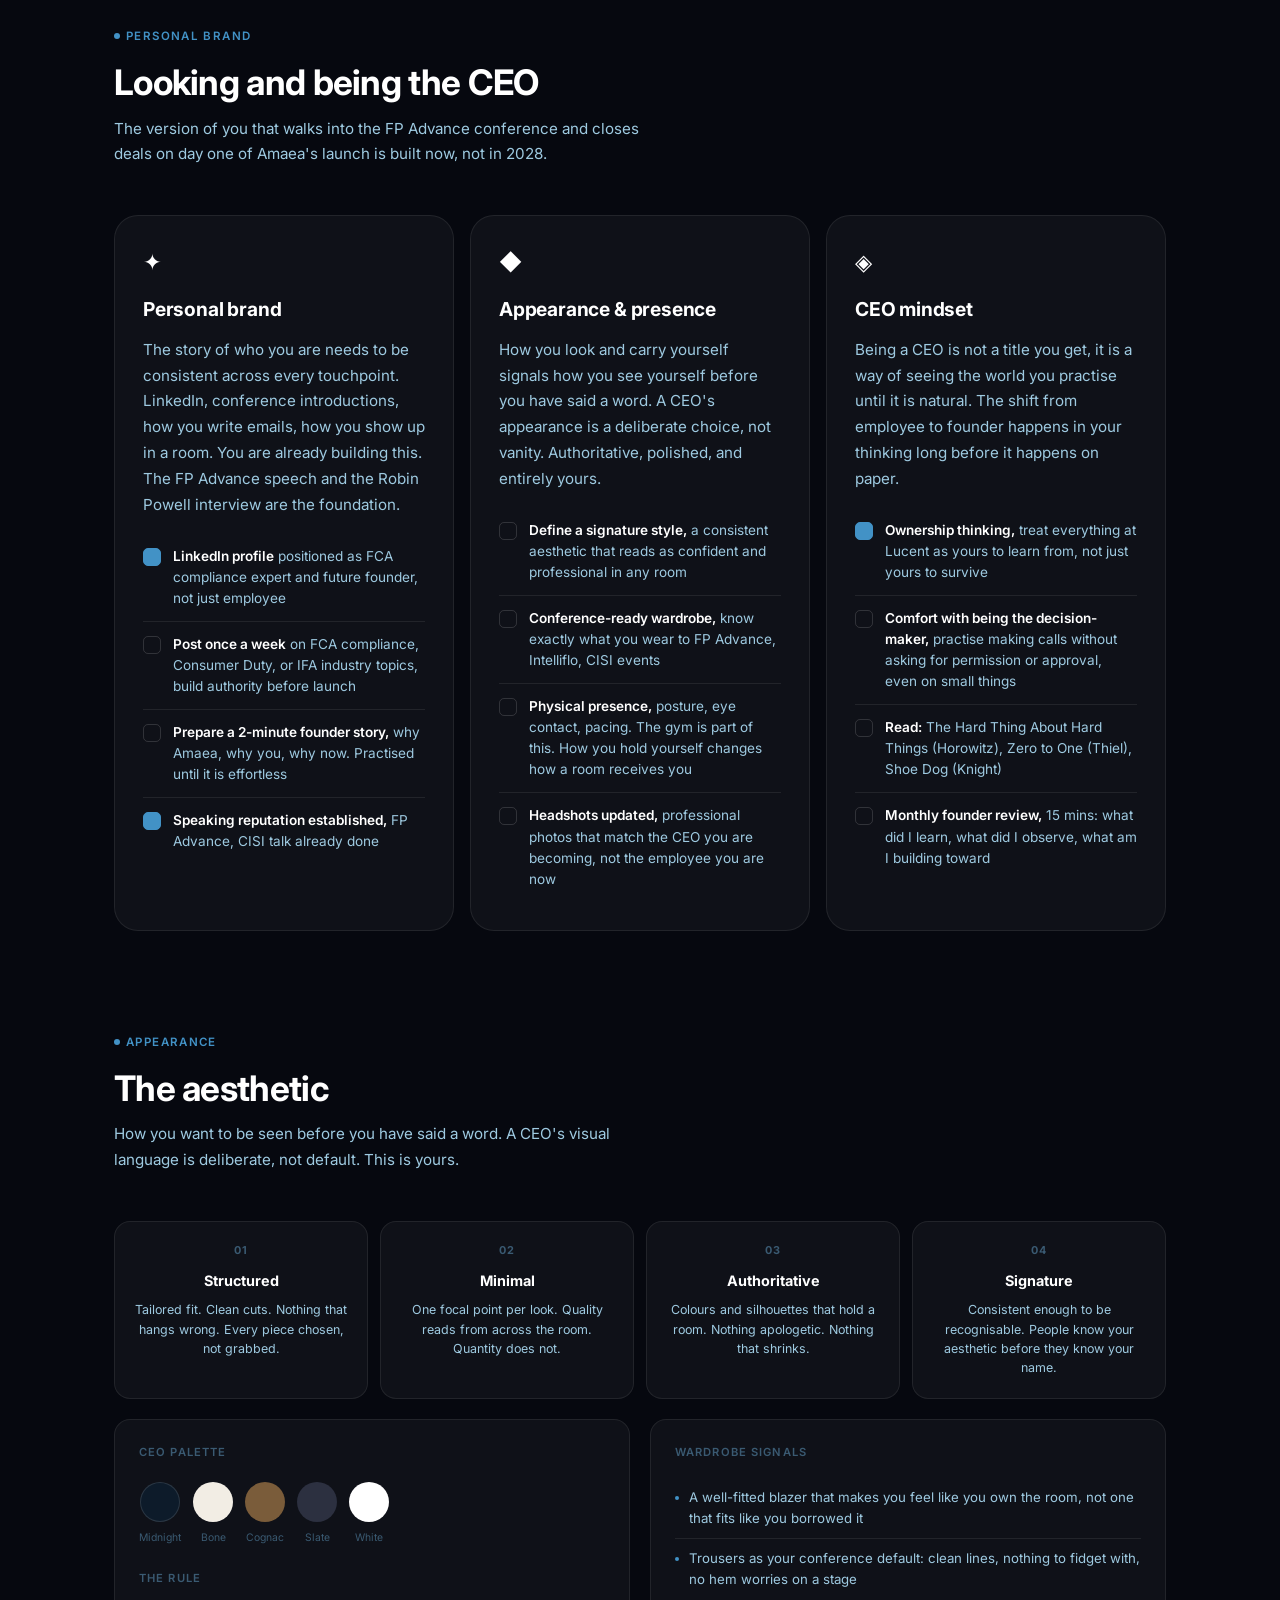
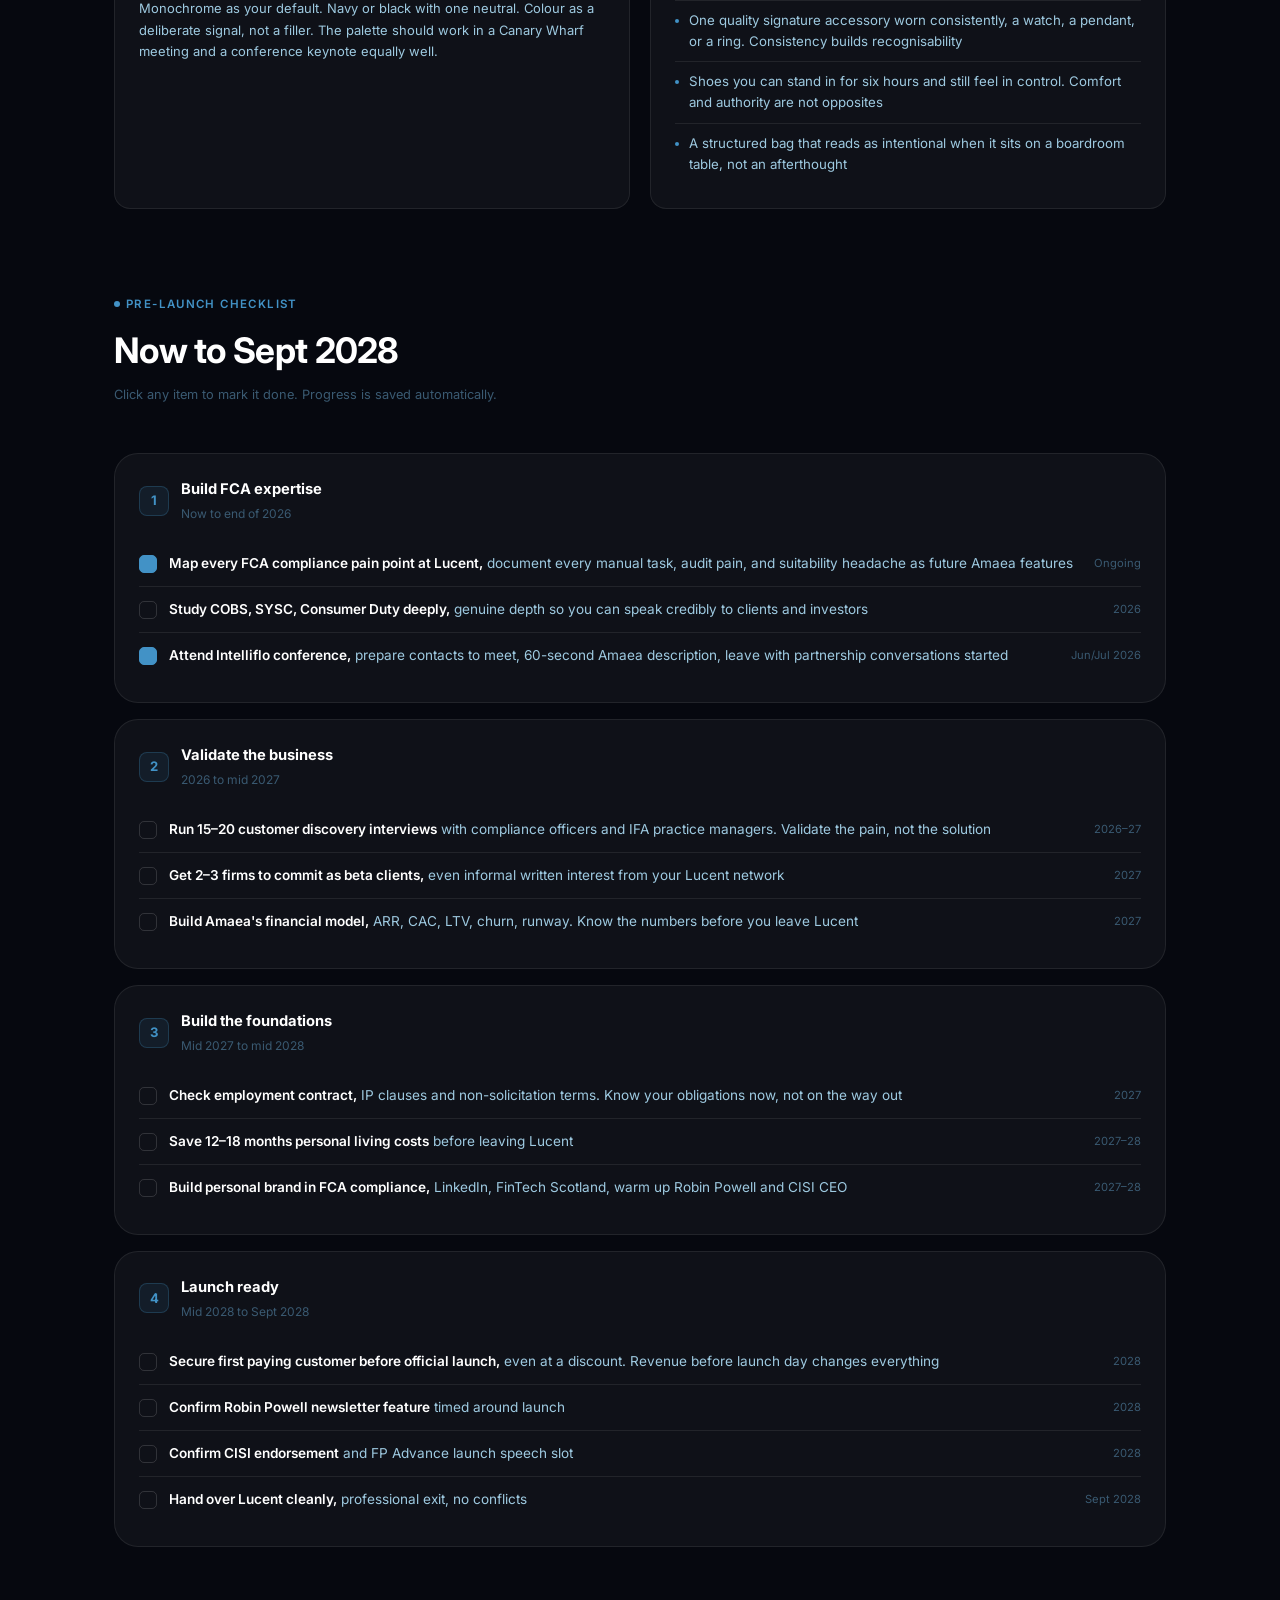
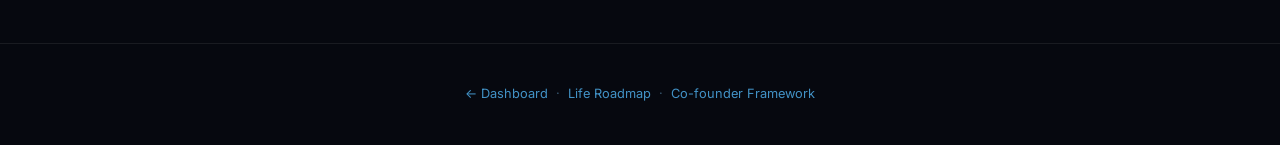
==== commit b0a16cdf: "Add co-founder page, appearance moodboard, persistent checkboxes, and mobile nav - New cofounder.htm" ====
--- a/ceo-development.html
+++ b/ceo-development.html
@@ -3,7 +3,7 @@
 <head>
   <meta charset="UTF-8"/>
   <meta name="viewport" content="width=device-width, initial-scale=1.0"/>
-  <title>CEO Development — Hasna</title>
+  <title>CEO Development, Hasna</title>
   <link rel="icon" href="data:image/svg+xml,<svg xmlns=%22http://www.w3.org/2000/svg%22 viewBox=%220 0 100 100%22><text y=%22.9em%22 font-size=%2290%22>👑</text></svg>">
   <link href="https://fonts.googleapis.com/css2?family=Inter:wght@300;400;500;600;700&display=swap" rel="stylesheet"/>
   <link rel="stylesheet" href="style.css"/>
@@ -18,13 +18,20 @@
     .skill-row:last-child { border-bottom: none; }
     .skill-name { font-size: 0.85rem; font-weight: 500; min-width: 180px; flex-shrink: 0; }
     .skill-bar-track { flex: 1; background: var(--border); border-radius: 4px; height: 4px; overflow: hidden; }
-    .skill-bar-fill { height: 100%; border-radius: 4px; background: linear-gradient(90deg, rgba(201,168,76,0.4), var(--gold)); transition: width 1s var(--ease) 0.3s; width: 0; }
+    .skill-bar-fill { height: 100%; border-radius: 4px; background: linear-gradient(90deg, rgba(66,146,198,0.4), var(--gold)); transition: width 1s var(--ease) 0.3s; width: 0; }
     .skill-when { font-size: 0.7rem; color: var(--text-3); min-width: 56px; text-align: right; flex-shrink: 0; }
     .phase-block { background: var(--surface); border: 1px solid var(--border); border-radius: var(--radius-lg); padding: 24px; margin-bottom: 16px; }
     .phase-header { display: flex; align-items: center; gap: 12px; margin-bottom: 18px; }
     .phase-num { width: 30px; height: 30px; border-radius: 8px; background: var(--gold-subtle); color: var(--gold); font-size: 0.82rem; font-weight: 700; display: flex; align-items: center; justify-content: center; flex-shrink: 0; border: 1px solid var(--gold-border); }
     .phase-title { font-size: 0.92rem; font-weight: 700; }
     .phase-sub { font-size: 0.75rem; color: var(--text-3); margin-top: 2px; }
+    .pillar-card { background: var(--surface); border: 1px solid var(--border); border-radius: var(--radius); padding: 20px; text-align: center; }
+    .pillar-num { font-size: 0.68rem; font-weight: 700; text-transform: uppercase; letter-spacing: 0.12em; color: var(--text-3); margin-bottom: 10px; }
+    .pillar-title { font-size: 0.9rem; font-weight: 700; margin-bottom: 8px; }
+    .pillar-desc { font-size: 0.78rem; color: var(--text-2); line-height: 1.55; }
+    .wardrobe-item { display: flex; gap: 10px; padding: 9px 0; border-bottom: 1px solid var(--border); font-size: 0.83rem; color: var(--text-2); align-items: flex-start; }
+    .wardrobe-item:last-child { border-bottom: none; }
+    .wardrobe-item::before { content: ''; width: 4px; height: 4px; border-radius: 50%; background: var(--gold); flex-shrink: 0; margin-top: 9px; }
   </style>
 </head>
 <body>
@@ -39,13 +46,14 @@
       <a href="ceo-development.html" class="active">CEO</a>
       <a href="gym.html">Gym</a>
     </div>
+    <button class="nav-burger" aria-label="Menu"><span></span><span></span><span></span></button>
   </nav>
 
   <section class="hero" style="min-height:40vh;">
     <div class="container">
       <p class="hero-label anim-up">Professional development</p>
       <h1 class="hero-title anim-up anim-up-1" style="font-size:clamp(2.4rem,5vw,3.8rem);">CEO<br>Development</h1>
-      <p class="hero-sub anim-up anim-up-2">The skills, contacts, and professional presence you're building before you take the CEO seat at Amaea. Everything between now and Sept 2028.</p>
+      <p class="hero-sub anim-up anim-up-2">The skills, contacts, and professional presence you are building before you take the CEO seat at Amaea. Everything between now and Sept 2028.</p>
     </div>
   </section>
 
@@ -55,40 +63,40 @@
       <div class="section-intro anim-up">
         <p class="eyebrow">GTM assets</p>
         <h2 class="headline">Key relationships to activate</h2>
-        <p class="body">These are your unfair advantages — relationships most founders spend years trying to build. You already have them.</p>
+        <p class="body">These are your unfair advantages, relationships most founders spend years trying to build. You already have them.</p>
       </div>
 
       <div style="display:grid;grid-template-columns:repeat(4,1fr);gap:16px;">
 
         <div class="contact-card anim-up anim-up-1">
-          <span class="tag tag-gold">🔥 Most urgent</span>
+          <span class="tag tag-gold">Most urgent</span>
           <h3 class="contact-name">Intelliflo</h3>
           <p class="contact-role">Leading back-office software for UK IFA firms</p>
-          <p class="contact-desc">Conference June/July 2026 — just you and your line manager. Prepare who to meet. Have your 60-second Amaea description ready. Leave with at least two contacts in their partnership team.</p>
+          <p class="contact-desc">Conference June/July 2026, just you and your line manager. Prepare who to meet. Have your 60-second Amaea description ready. Leave with at least two contacts in their partnership team.</p>
           <p class="contact-timing">June/July 2026</p>
         </div>
 
         <div class="contact-card anim-up anim-up-2">
           <span class="tag tag-muted">Keep warm</span>
           <h3 class="contact-name">Robin Powell</h3>
-          <p class="contact-role">Financial journalist — Evidence-Based Investor</p>
-          <p class="contact-desc">Already interviewed you at his request. A newsletter feature reaches exactly the IFAs who are your target clients. Warm the relationship now — don't wait until you need it.</p>
+          <p class="contact-role">Financial journalist, Evidence-Based Investor</p>
+          <p class="contact-desc">Already interviewed you at his request. A newsletter feature reaches exactly the IFAs who are your target clients. Warm the relationship now, do not wait until you need it.</p>
           <p class="contact-timing">Before launch 2028</p>
         </div>
 
         <div class="contact-card anim-up anim-up-3">
           <span class="tag tag-muted">Keep warm</span>
           <h3 class="contact-name">CISI CEO</h3>
-          <p class="contact-role">Chartered Institute for Securities & Investment</p>
-          <p class="contact-desc">45,000 members — all regulated professionals. A CISI endorsement removes the biggest trust objection for new clients. Explore a formal partnership or distribution arrangement.</p>
+          <p class="contact-role">Chartered Institute for Securities &amp; Investment</p>
+          <p class="contact-desc">45,000 members, all regulated professionals. A CISI endorsement removes the biggest trust objection for new clients. Explore a formal partnership or distribution arrangement.</p>
           <p class="contact-timing">Before launch 2028</p>
         </div>
 
         <div class="contact-card anim-up anim-up-4">
           <span class="tag tag-muted">Plan now</span>
           <h3 class="contact-name">FP Advance</h3>
-          <p class="contact-role">Industry conference — financial planning community</p>
-          <p class="contact-desc">You already have a reputation here. 6 job offers from 2 minutes. When you return as a founder, you're not a stranger — you're a known quantity who took the leap.</p>
+          <p class="contact-role">Industry conference, financial planning community</p>
+          <p class="contact-desc">You already have a reputation here. 6 job offers from 2 minutes on stage. When you return as a founder, you are not a stranger, you are a known quantity who took the leap.</p>
           <p class="contact-timing">At launch 2028</p>
         </div>
 
@@ -106,21 +114,21 @@
 
       <div style="display:grid;grid-template-columns:1fr 1fr;gap:24px;">
         <div class="anim-up">
-          <p style="font-size:0.7rem;font-weight:600;text-transform:uppercase;letter-spacing:0.1em;color:var(--gold);margin-bottom:16px;">Build now — while at Lucent</p>
+          <p style="font-size:0.7rem;font-weight:600;text-transform:uppercase;letter-spacing:0.1em;color:var(--gold);margin-bottom:16px;">Build now, while at Lucent</p>
           <div style="background:var(--surface);border:1px solid var(--border);border-radius:var(--radius);padding:20px;">
             <div class="skill-row"><span class="skill-name">FCA regulatory depth</span><div class="skill-bar-track"><div class="skill-bar-fill" data-width="65%"></div></div><span class="skill-when">Now</span></div>
             <div class="skill-row"><span class="skill-name">B2B consultative sales</span><div class="skill-bar-track"><div class="skill-bar-fill" data-width="42%"></div></div><span class="skill-when">Now</span></div>
             <div class="skill-row"><span class="skill-name">SaaS financial modelling</span><div class="skill-bar-track"><div class="skill-bar-fill" data-width="18%"></div></div><span class="skill-when">Now</span></div>
-            <div class="skill-row"><span class="skill-name">Communication & story</span><div class="skill-bar-track"><div class="skill-bar-fill" data-width="62%"></div></div><span class="skill-when">Now</span></div>
+            <div class="skill-row"><span class="skill-name">Communication &amp; story</span><div class="skill-bar-track"><div class="skill-bar-fill" data-width="62%"></div></div><span class="skill-when">Now</span></div>
           </div>
         </div>
         <div class="anim-up anim-up-2">
           <p style="font-size:0.7rem;font-weight:600;text-transform:uppercase;letter-spacing:0.1em;color:var(--text-3);margin-bottom:16px;">Develop through 2027</p>
           <div style="background:var(--surface);border:1px solid var(--border);border-radius:var(--radius);padding:20px;">
-            <div class="skill-row"><span class="skill-name">Fundraising & investors</span><div class="skill-bar-track"><div class="skill-bar-fill" data-width="10%"></div></div><span class="skill-when">2026–27</span></div>
+            <div class="skill-row"><span class="skill-name">Fundraising &amp; investors</span><div class="skill-bar-track"><div class="skill-bar-fill" data-width="10%"></div></div><span class="skill-when">2026–27</span></div>
             <div class="skill-row"><span class="skill-name">Product thinking (CEO)</span><div class="skill-bar-track"><div class="skill-bar-fill" data-width="14%"></div></div><span class="skill-when">2026–27</span></div>
-            <div class="skill-row"><span class="skill-name">Legal & commercial basics</span><div class="skill-bar-track"><div class="skill-bar-fill" data-width="10%"></div></div><span class="skill-when">2026–27</span></div>
-            <div class="skill-row"><span class="skill-name">Marketing & positioning</span><div class="skill-bar-track"><div class="skill-bar-fill" data-width="26%"></div></div><span class="skill-when">2026–27</span></div>
+            <div class="skill-row"><span class="skill-name">Legal &amp; commercial basics</span><div class="skill-bar-track"><div class="skill-bar-fill" data-width="10%"></div></div><span class="skill-when">2026–27</span></div>
+            <div class="skill-row"><span class="skill-name">Marketing &amp; positioning</span><div class="skill-bar-track"><div class="skill-bar-fill" data-width="26%"></div></div><span class="skill-when">2026–27</span></div>
           </div>
         </div>
       </div>
@@ -141,37 +149,112 @@
         <div class="card anim-up anim-up-1">
           <div style="font-size:1.4rem;margin-bottom:14px;">✦</div>
           <h3 class="title mb-3">Personal brand</h3>
-          <p class="body mb-4">The story of who you are needs to be consistent across every touchpoint — LinkedIn, conference introductions, how you write emails, how you show up in a room. You are already building this. The FP Advance speech and the Robin Powell interview are the foundation.</p>
+          <p class="body mb-4">The story of who you are needs to be consistent across every touchpoint. LinkedIn, conference introductions, how you write emails, how you show up in a room. You are already building this. The FP Advance speech and the Robin Powell interview are the foundation.</p>
           <div>
-            <div class="check-item"><div class="check-box progress"></div><div class="check-text"><strong>LinkedIn profile</strong> positioned as FCA compliance expert and future founder — not just employee</div></div>
-            <div class="check-item"><div class="check-box"></div><div class="check-text"><strong>Post once a week</strong> on FCA compliance, Consumer Duty, or IFA industry topics — build authority before launch</div></div>
-            <div class="check-item"><div class="check-box"></div><div class="check-text"><strong>Prepare a 2-minute founder story</strong> — why Amaea, why you, why now. Practised until it's effortless</div></div>
-            <div class="check-item"><div class="check-box progress"></div><div class="check-text"><strong>Speaking reputation established</strong> — FP Advance, CISI talk already done</div></div>
+            <div class="check-item"><div class="check-box progress" data-key="brand-1" data-initial="progress"></div><div class="check-text"><strong>LinkedIn profile</strong> positioned as FCA compliance expert and future founder, not just employee</div></div>
+            <div class="check-item"><div class="check-box" data-key="brand-2"></div><div class="check-text"><strong>Post once a week</strong> on FCA compliance, Consumer Duty, or IFA industry topics, build authority before launch</div></div>
+            <div class="check-item"><div class="check-box" data-key="brand-3"></div><div class="check-text"><strong>Prepare a 2-minute founder story,</strong> why Amaea, why you, why now. Practised until it is effortless</div></div>
+            <div class="check-item"><div class="check-box progress" data-key="brand-4" data-initial="progress"></div><div class="check-text"><strong>Speaking reputation established,</strong> FP Advance, CISI talk already done</div></div>
           </div>
         </div>
 
         <div class="card anim-up anim-up-2">
           <div style="font-size:1.4rem;margin-bottom:14px;">◆</div>
-          <h3 class="title mb-3">Appearance & presence</h3>
-          <p class="body mb-4">How you look and carry yourself signals how you see yourself before you've said a word. A CEO's appearance is a deliberate choice — not vanity, strategy. Authoritative, polished, and entirely yours.</p>
+          <h3 class="title mb-3">Appearance &amp; presence</h3>
+          <p class="body mb-4">How you look and carry yourself signals how you see yourself before you have said a word. A CEO's appearance is a deliberate choice, not vanity. Authoritative, polished, and entirely yours.</p>
           <div>
-            <div class="check-item"><div class="check-box"></div><div class="check-text"><strong>Define a signature style</strong> — a consistent aesthetic that reads as confident and professional in any room</div></div>
-            <div class="check-item"><div class="check-box"></div><div class="check-text"><strong>Conference-ready wardrobe</strong> — know exactly what you wear to FP Advance, Intelliflo, CISI events</div></div>
-            <div class="check-item"><div class="check-box"></div><div class="check-text"><strong>Physical presence</strong> — posture, eye contact, pacing. The gym is part of this. How you hold yourself changes how a room receives you</div></div>
-            <div class="check-item"><div class="check-box"></div><div class="check-text"><strong>Headshots updated</strong> — professional photos that match the CEO you're becoming, not the employee you are now</div></div>
+            <div class="check-item"><div class="check-box" data-key="app-1"></div><div class="check-text"><strong>Define a signature style,</strong> a consistent aesthetic that reads as confident and professional in any room</div></div>
+            <div class="check-item"><div class="check-box" data-key="app-2"></div><div class="check-text"><strong>Conference-ready wardrobe,</strong> know exactly what you wear to FP Advance, Intelliflo, CISI events</div></div>
+            <div class="check-item"><div class="check-box" data-key="app-3"></div><div class="check-text"><strong>Physical presence,</strong> posture, eye contact, pacing. The gym is part of this. How you hold yourself changes how a room receives you</div></div>
+            <div class="check-item"><div class="check-box" data-key="app-4"></div><div class="check-text"><strong>Headshots updated,</strong> professional photos that match the CEO you are becoming, not the employee you are now</div></div>
           </div>
         </div>
 
         <div class="card anim-up anim-up-3">
           <div style="font-size:1.4rem;margin-bottom:14px;">◈</div>
           <h3 class="title mb-3">CEO mindset</h3>
-          <p class="body mb-4">Being a CEO isn't a title you get — it's a way of seeing the world you practise until it's natural. The shift from employee to founder happens in your thinking long before it happens on paper.</p>
+          <p class="body mb-4">Being a CEO is not a title you get, it is a way of seeing the world you practise until it is natural. The shift from employee to founder happens in your thinking long before it happens on paper.</p>
           <div>
-            <div class="check-item"><div class="check-box progress"></div><div class="check-text"><strong>Ownership thinking</strong> — treat everything at Lucent as yours to learn from, not just yours to survive</div></div>
-            <div class="check-item"><div class="check-box"></div><div class="check-text"><strong>Comfort with being the decision-maker</strong> — practise making calls without asking for permission or approval, even on small things</div></div>
-            <div class="check-item"><div class="check-box"></div><div class="check-text"><strong>Read:</strong> The Hard Thing About Hard Things (Horowitz), Zero to One (Thiel), Shoe Dog (Knight)</div></div>
-            <div class="check-item"><div class="check-box"></div><div class="check-text"><strong>Monthly founder review</strong> — 15 mins: what did I learn, what did I observe, what am I building toward</div></div>
-          </div>
+            <div class="check-item"><div class="check-box progress" data-key="mind-1" data-initial="progress"></div><div class="check-text"><strong>Ownership thinking,</strong> treat everything at Lucent as yours to learn from, not just yours to survive</div></div>
+            <div class="check-item"><div class="check-box" data-key="mind-2"></div><div class="check-text"><strong>Comfort with being the decision-maker,</strong> practise making calls without asking for permission or approval, even on small things</div></div>
+            <div class="check-item"><div class="check-box" data-key="mind-3"></div><div class="check-text"><strong>Read:</strong> The Hard Thing About Hard Things (Horowitz), Zero to One (Thiel), Shoe Dog (Knight)</div></div>
+            <div class="check-item"><div class="check-box" data-key="mind-4"></div><div class="check-text"><strong>Monthly founder review,</strong> 15 mins: what did I learn, what did I observe, what am I building toward</div></div>
+          </div>
+        </div>
+
+      </div>
+    </div>
+  </section>
+
+  <!-- Appearance moodboard -->
+  <section style="padding-top:0;">
+    <div class="container">
+      <div class="section-intro anim-up">
+        <p class="eyebrow">Appearance</p>
+        <h2 class="headline">The aesthetic</h2>
+        <p class="body">How you want to be seen before you have said a word. A CEO's visual language is deliberate, not default. This is yours.</p>
+      </div>
+
+      <div style="display:grid;grid-template-columns:repeat(4,1fr);gap:12px;margin-bottom:20px;" class="anim-up">
+        <div class="pillar-card">
+          <p class="pillar-num">01</p>
+          <p class="pillar-title">Structured</p>
+          <p class="pillar-desc">Tailored fit. Clean cuts. Nothing that hangs wrong. Every piece chosen, not grabbed.</p>
+        </div>
+        <div class="pillar-card">
+          <p class="pillar-num">02</p>
+          <p class="pillar-title">Minimal</p>
+          <p class="pillar-desc">One focal point per look. Quality reads from across the room. Quantity does not.</p>
+        </div>
+        <div class="pillar-card">
+          <p class="pillar-num">03</p>
+          <p class="pillar-title">Authoritative</p>
+          <p class="pillar-desc">Colours and silhouettes that hold a room. Nothing apologetic. Nothing that shrinks.</p>
+        </div>
+        <div class="pillar-card">
+          <p class="pillar-num">04</p>
+          <p class="pillar-title">Signature</p>
+          <p class="pillar-desc">Consistent enough to be recognisable. People know your aesthetic before they know your name.</p>
+        </div>
+      </div>
+
+      <div style="display:grid;grid-template-columns:1fr 1fr;gap:20px;" class="anim-up anim-up-2">
+
+        <div style="background:var(--surface);border:1px solid var(--border);border-radius:var(--radius);padding:24px;">
+          <p style="font-size:0.7rem;font-weight:600;text-transform:uppercase;letter-spacing:0.1em;color:var(--text-3);margin-bottom:20px;">CEO palette</p>
+          <div style="display:flex;gap:12px;justify-content:flex-start;margin-bottom:24px;">
+            <div style="text-align:center;">
+              <div style="width:40px;height:40px;border-radius:50%;background:#0d1b2a;margin:0 auto 8px;border:1px solid rgba(255,255,255,0.12);"></div>
+              <p style="font-size:0.65rem;color:var(--text-3);">Midnight</p>
+            </div>
+            <div style="text-align:center;">
+              <div style="width:40px;height:40px;border-radius:50%;background:#f2ede4;margin:0 auto 8px;border:1px solid rgba(255,255,255,0.1);"></div>
+              <p style="font-size:0.65rem;color:var(--text-3);">Bone</p>
+            </div>
+            <div style="text-align:center;">
+              <div style="width:40px;height:40px;border-radius:50%;background:#7a5c3a;margin:0 auto 8px;"></div>
+              <p style="font-size:0.65rem;color:var(--text-3);">Cognac</p>
+            </div>
+            <div style="text-align:center;">
+              <div style="width:40px;height:40px;border-radius:50%;background:#2c3040;margin:0 auto 8px;"></div>
+              <p style="font-size:0.65rem;color:var(--text-3);">Slate</p>
+            </div>
+            <div style="text-align:center;">
+              <div style="width:40px;height:40px;border-radius:50%;background:#ffffff;margin:0 auto 8px;border:1px solid rgba(255,255,255,0.15);"></div>
+              <p style="font-size:0.65rem;color:var(--text-3);">White</p>
+            </div>
+          </div>
+          <p style="font-size:0.7rem;font-weight:600;text-transform:uppercase;letter-spacing:0.1em;color:var(--text-3);margin-bottom:10px;">The rule</p>
+          <p style="font-size:0.81rem;color:var(--text-2);line-height:1.65;">Monochrome as your default. Navy or black with one neutral. Colour as a deliberate signal, not a filler. The palette should work in a Canary Wharf meeting and a conference keynote equally well.</p>
+        </div>
+
+        <div style="background:var(--surface);border:1px solid var(--border);border-radius:var(--radius);padding:24px;">
+          <p style="font-size:0.7rem;font-weight:600;text-transform:uppercase;letter-spacing:0.1em;color:var(--text-3);margin-bottom:16px;">Wardrobe signals</p>
+          <div class="wardrobe-item">A well-fitted blazer that makes you feel like you own the room, not one that fits like you borrowed it</div>
+          <div class="wardrobe-item">Trousers as your conference default: clean lines, nothing to fidget with, no hem worries on a stage</div>
+          <div class="wardrobe-item">One quality signature accessory worn consistently, a watch, a pendant, or a ring. Consistency builds recognisability</div>
+          <div class="wardrobe-item">Shoes you can stand in for six hours and still feel in control. Comfort and authority are not opposites</div>
+          <div class="wardrobe-item">A structured bag that reads as intentional when it sits on a boardroom table, not an afterthought</div>
         </div>
 
       </div>
@@ -184,47 +267,48 @@
       <div class="section-intro anim-up">
         <p class="eyebrow">Pre-launch checklist</p>
         <h2 class="headline">Now to Sept 2028</h2>
+        <p class="body" style="font-size:0.8rem;margin-top:8px;color:var(--text-3);">Click any item to mark it done. Progress is saved automatically.</p>
       </div>
 
       <div class="phase-block anim-up">
         <div class="phase-header">
           <div class="phase-num">1</div>
-          <div><div class="phase-title">Build FCA expertise</div><div class="phase-sub">Now — end of 2026</div></div>
-        </div>
-        <div class="check-item"><div class="check-box progress"></div><div class="check-text"><strong>Map every FCA compliance pain point at Lucent</strong> — document every manual task, audit pain, and suitability headache as future Amaea features</div><div class="check-meta">Ongoing</div></div>
-        <div class="check-item"><div class="check-box"></div><div class="check-text"><strong>Study COBS, SYSC, Consumer Duty deeply</strong> — genuine depth so you can speak credibly to clients and investors</div><div class="check-meta">2026</div></div>
-        <div class="check-item"><div class="check-box progress"></div><div class="check-text"><strong>Attend Intelliflo conference</strong> — prepare contacts to meet, 60-second Amaea description, leave with partnership conversations started</div><div class="check-meta">Jun/Jul 2026</div></div>
+          <div><div class="phase-title">Build FCA expertise</div><div class="phase-sub">Now to end of 2026</div></div>
+        </div>
+        <div class="check-item"><div class="check-box progress" data-key="p1-1" data-initial="progress"></div><div class="check-text"><strong>Map every FCA compliance pain point at Lucent,</strong> document every manual task, audit pain, and suitability headache as future Amaea features</div><div class="check-meta">Ongoing</div></div>
+        <div class="check-item"><div class="check-box" data-key="p1-2"></div><div class="check-text"><strong>Study COBS, SYSC, Consumer Duty deeply,</strong> genuine depth so you can speak credibly to clients and investors</div><div class="check-meta">2026</div></div>
+        <div class="check-item"><div class="check-box progress" data-key="p1-3" data-initial="progress"></div><div class="check-text"><strong>Attend Intelliflo conference,</strong> prepare contacts to meet, 60-second Amaea description, leave with partnership conversations started</div><div class="check-meta">Jun/Jul 2026</div></div>
       </div>
 
       <div class="phase-block anim-up">
         <div class="phase-header">
           <div class="phase-num">2</div>
-          <div><div class="phase-title">Validate the business</div><div class="phase-sub">2026 — mid 2027</div></div>
-        </div>
-        <div class="check-item"><div class="check-box"></div><div class="check-text"><strong>Run 15–20 customer discovery interviews</strong> with compliance officers and IFA practice managers — validate the pain, not the solution</div><div class="check-meta">2026–27</div></div>
-        <div class="check-item"><div class="check-box"></div><div class="check-text"><strong>Get 2–3 firms to commit as beta clients</strong> — even informal written interest from your Lucent network</div><div class="check-meta">2027</div></div>
-        <div class="check-item"><div class="check-box"></div><div class="check-text"><strong>Build Amaea's financial model</strong> — ARR, CAC, LTV, churn, runway. Know the numbers before you leave Lucent</div><div class="check-meta">2027</div></div>
+          <div><div class="phase-title">Validate the business</div><div class="phase-sub">2026 to mid 2027</div></div>
+        </div>
+        <div class="check-item"><div class="check-box" data-key="p2-1"></div><div class="check-text"><strong>Run 15–20 customer discovery interviews</strong> with compliance officers and IFA practice managers. Validate the pain, not the solution</div><div class="check-meta">2026–27</div></div>
+        <div class="check-item"><div class="check-box" data-key="p2-2"></div><div class="check-text"><strong>Get 2–3 firms to commit as beta clients,</strong> even informal written interest from your Lucent network</div><div class="check-meta">2027</div></div>
+        <div class="check-item"><div class="check-box" data-key="p2-3"></div><div class="check-text"><strong>Build Amaea's financial model,</strong> ARR, CAC, LTV, churn, runway. Know the numbers before you leave Lucent</div><div class="check-meta">2027</div></div>
       </div>
 
       <div class="phase-block anim-up">
         <div class="phase-header">
           <div class="phase-num">3</div>
-          <div><div class="phase-title">Build the foundations</div><div class="phase-sub">Mid 2027 — mid 2028</div></div>
-        </div>
-        <div class="check-item"><div class="check-box"></div><div class="check-text"><strong>Check employment contract</strong> — IP clauses and non-solicitation terms. Know your obligations now, not on the way out</div><div class="check-meta">2027</div></div>
-        <div class="check-item"><div class="check-box"></div><div class="check-text"><strong>Save 12–18 months personal living costs</strong> before leaving Lucent</div><div class="check-meta">2027–28</div></div>
-        <div class="check-item"><div class="check-box"></div><div class="check-text"><strong>Build personal brand in FCA compliance</strong> — LinkedIn, FinTech Scotland, warm up Robin Powell and CISI CEO</div><div class="check-meta">2027–28</div></div>
+          <div><div class="phase-title">Build the foundations</div><div class="phase-sub">Mid 2027 to mid 2028</div></div>
+        </div>
+        <div class="check-item"><div class="check-box" data-key="p3-1"></div><div class="check-text"><strong>Check employment contract,</strong> IP clauses and non-solicitation terms. Know your obligations now, not on the way out</div><div class="check-meta">2027</div></div>
+        <div class="check-item"><div class="check-box" data-key="p3-2"></div><div class="check-text"><strong>Save 12–18 months personal living costs</strong> before leaving Lucent</div><div class="check-meta">2027–28</div></div>
+        <div class="check-item"><div class="check-box" data-key="p3-3"></div><div class="check-text"><strong>Build personal brand in FCA compliance,</strong> LinkedIn, FinTech Scotland, warm up Robin Powell and CISI CEO</div><div class="check-meta">2027–28</div></div>
       </div>
 
       <div class="phase-block anim-up">
         <div class="phase-header">
           <div class="phase-num">4</div>
-          <div><div class="phase-title">Launch ready</div><div class="phase-sub">Mid 2028 — Sept 2028</div></div>
-        </div>
-        <div class="check-item"><div class="check-box"></div><div class="check-text"><strong>Secure first paying customer before official launch</strong> — even at a discount. Revenue before launch day changes everything</div><div class="check-meta">2028</div></div>
-        <div class="check-item"><div class="check-box"></div><div class="check-text"><strong>Confirm Robin Powell newsletter feature</strong> timed around launch</div><div class="check-meta">2028</div></div>
-        <div class="check-item"><div class="check-box"></div><div class="check-text"><strong>Confirm CISI endorsement</strong> and FP Advance launch speech slot</div><div class="check-meta">2028</div></div>
-        <div class="check-item"><div class="check-box"></div><div class="check-text"><strong>Hand over Lucent cleanly</strong> — professional exit, no conflicts</div><div class="check-meta">Sept 2028</div></div>
+          <div><div class="phase-title">Launch ready</div><div class="phase-sub">Mid 2028 to Sept 2028</div></div>
+        </div>
+        <div class="check-item"><div class="check-box" data-key="p4-1"></div><div class="check-text"><strong>Secure first paying customer before official launch,</strong> even at a discount. Revenue before launch day changes everything</div><div class="check-meta">2028</div></div>
+        <div class="check-item"><div class="check-box" data-key="p4-2"></div><div class="check-text"><strong>Confirm Robin Powell newsletter feature</strong> timed around launch</div><div class="check-meta">2028</div></div>
+        <div class="check-item"><div class="check-box" data-key="p4-3"></div><div class="check-text"><strong>Confirm CISI endorsement</strong> and FP Advance launch speech slot</div><div class="check-meta">2028</div></div>
+        <div class="check-item"><div class="check-box" data-key="p4-4"></div><div class="check-text"><strong>Hand over Lucent cleanly,</strong> professional exit, no conflicts</div><div class="check-meta">Sept 2028</div></div>
       </div>
 
     </div>
@@ -232,7 +316,7 @@
 
   <footer>
     <div class="container text-center">
-      <p><a href="index.html">← Dashboard</a> &nbsp;·&nbsp; <a href="life-roadmap.html">Life Roadmap</a></p>
+      <p><a href="index.html">← Dashboard</a> &nbsp;·&nbsp; <a href="life-roadmap.html">Life Roadmap</a> &nbsp;·&nbsp; <a href="cofounder.html">Co-founder Framework</a></p>
     </div>
   </footer>
 
--- a/style.css
+++ b/style.css
@@ -1,17 +1,17 @@
 /* ─── Design Tokens ─────────────────────────────────────────── */
 :root {
-  --gold:        #c9a84c;
-  --gold-light:  #e8c97a;
-  --gold-subtle: rgba(201,168,76,0.12);
-  --gold-border: rgba(201,168,76,0.25);
-  --bg:          #080705;
+  --gold:        #4292c6;
+  --gold-light:  #c6dbef;
+  --gold-subtle: rgba(66,146,198,0.1);
+  --gold-border: rgba(66,146,198,0.25);
+  --bg:          #06080f;
   --surface:     rgba(255,255,255,0.04);
   --surface-2:   rgba(255,255,255,0.07);
   --border:      rgba(255,255,255,0.08);
-  --border-2:    rgba(255,255,255,0.12);
-  --text:        #f0e6cc;
-  --text-2:      #a89870;
-  --text-3:      #5a4e36;
+  --border-2:    rgba(255,255,255,0.14);
+  --text:        #ffffff;
+  --text-2:      #9ecae1;
+  --text-3:      #3a5a72;
   --white:       #ffffff;
   --radius-sm:   10px;
   --radius:      16px;
@@ -56,10 +56,10 @@
 .nav-logo {
   width: 32px; height: 32px;
   border-radius: 8px;
-  background: linear-gradient(135deg, #c9a84c 0%, #e8c97a 100%);
+  background: linear-gradient(135deg, #4292c6 0%, #c6dbef 100%);
   display: flex; align-items: center; justify-content: center;
   font-weight: 700; font-size: 0.82rem;
-  color: #080705;
+  color: #06080f;
   flex-shrink: 0;
 }
 .nav-links {
@@ -80,7 +80,60 @@
 }
 .nav-links a:hover { color: var(--text); background: var(--surface-2); }
 .nav-links a.active { color: var(--gold); }
-@media (max-width: 640px) { .nav-links { display: none; } }
+/* ─── Hamburger ──────────────────────────────────────────────── */
+.nav-burger {
+  display: none;
+  width: 32px; height: 32px;
+  flex-direction: column;
+  justify-content: center;
+  align-items: center;
+  gap: 5px;
+  cursor: pointer;
+  padding: 4px;
+  border-radius: 6px;
+  transition: background 0.2s var(--ease);
+  flex-shrink: 0;
+}
+.nav-burger:hover { background: var(--surface-2); }
+.nav-burger span {
+  display: block;
+  width: 18px; height: 1.5px;
+  background: var(--text-2);
+  border-radius: 2px;
+  transition: all 0.25s var(--ease);
+  transform-origin: center;
+}
+.nav-burger.open span:nth-child(1) { transform: translateY(6.5px) rotate(45deg); }
+.nav-burger.open span:nth-child(2) { opacity: 0; transform: scaleX(0); }
+.nav-burger.open span:nth-child(3) { transform: translateY(-6.5px) rotate(-45deg); }
+
+@media (max-width: 640px) {
+  .nav-burger { display: flex; }
+  .nav-links {
+    display: flex !important;
+    position: fixed;
+    top: 56px; left: 0; right: 0;
+    transform: translateY(-8px);
+    flex-direction: column;
+    gap: 0;
+    background: rgba(6,8,15,0.97);
+    backdrop-filter: saturate(180%) blur(20px);
+    -webkit-backdrop-filter: saturate(180%) blur(20px);
+    border-bottom: 1px solid var(--border);
+    padding: 8px 0 16px;
+    opacity: 0;
+    pointer-events: none;
+    transition: opacity 0.2s var(--ease), transform 0.2s var(--ease);
+  }
+  .nav-links.open { opacity: 1; transform: translateY(0); pointer-events: all; }
+  .nav-links a {
+    padding: 12px 24px;
+    border-radius: 0;
+    font-size: 0.9rem;
+    border-bottom: 1px solid var(--border);
+  }
+  .nav-links a:last-child { border-bottom: none; }
+}
 
 /* ─── Layout ─────────────────────────────────────────────────── */
 .page { padding-top: 56px; }
@@ -131,7 +184,7 @@
   top: -200px; left: 50%;
   transform: translateX(-50%);
   width: 800px; height: 600px;
-  background: radial-gradient(ellipse at center, rgba(201,168,76,0.06) 0%, transparent 70%);
+  background: radial-gradient(ellipse at center, rgba(66,146,198,0.08) 0%, transparent 70%);
   pointer-events: none;
 }
 .hero-label {
@@ -143,7 +196,7 @@
   margin-bottom: 20px;
 }
 .hero-title { font-size: clamp(2.8rem, 6vw, 5rem); font-weight: 700; letter-spacing: -0.04em; line-height: 1.05; margin-bottom: 20px; }
-.hero-title .accent { background: linear-gradient(135deg, var(--gold), var(--gold-light)); -webkit-background-clip: text; -webkit-text-fill-color: transparent; background-clip: text; }
+.hero-title .accent { background: linear-gradient(135deg, #6baed6, #c6dbef); -webkit-background-clip: text; -webkit-text-fill-color: transparent; background-clip: text; }
 .hero-sub { font-size: 1.05rem; color: var(--text-2); max-width: 520px; line-height: 1.7; }
 
 /* ─── Cards ──────────────────────────────────────────────────── */
@@ -179,7 +232,7 @@
 
 /* ─── Progress bar ───────────────────────────────────────────── */
 .progress-track { background: var(--border); border-radius: 4px; height: 4px; overflow: hidden; }
-.progress-fill { height: 100%; border-radius: 4px; background: linear-gradient(90deg, rgba(201,168,76,0.5), var(--gold)); transition: width 1s var(--ease) 0.3s; width: 0; }
+.progress-fill { height: 100%; border-radius: 4px; background: linear-gradient(90deg, #9ecae1, #4292c6); transition: width 1s var(--ease) 0.3s; width: 0; }
 .progress-fill.animated { }
 
 /* ─── Check items ────────────────────────────────────────────── */
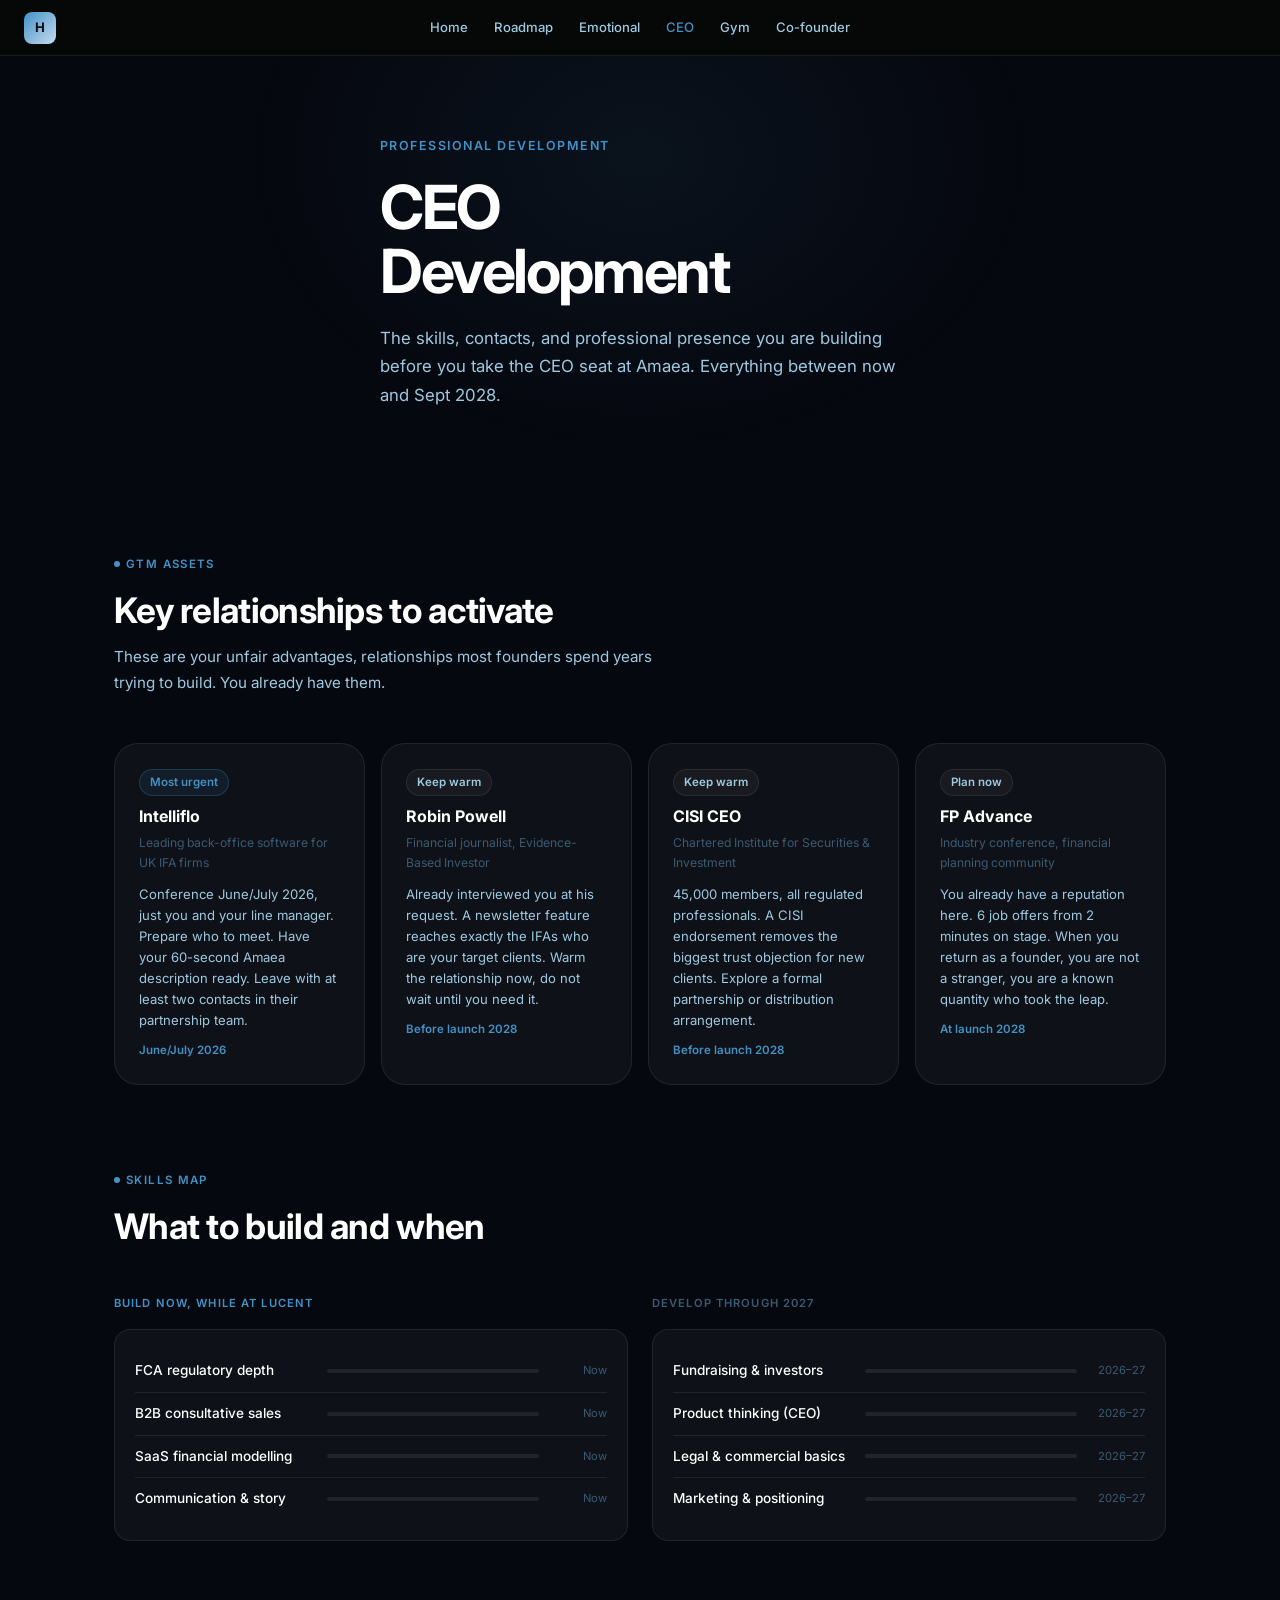
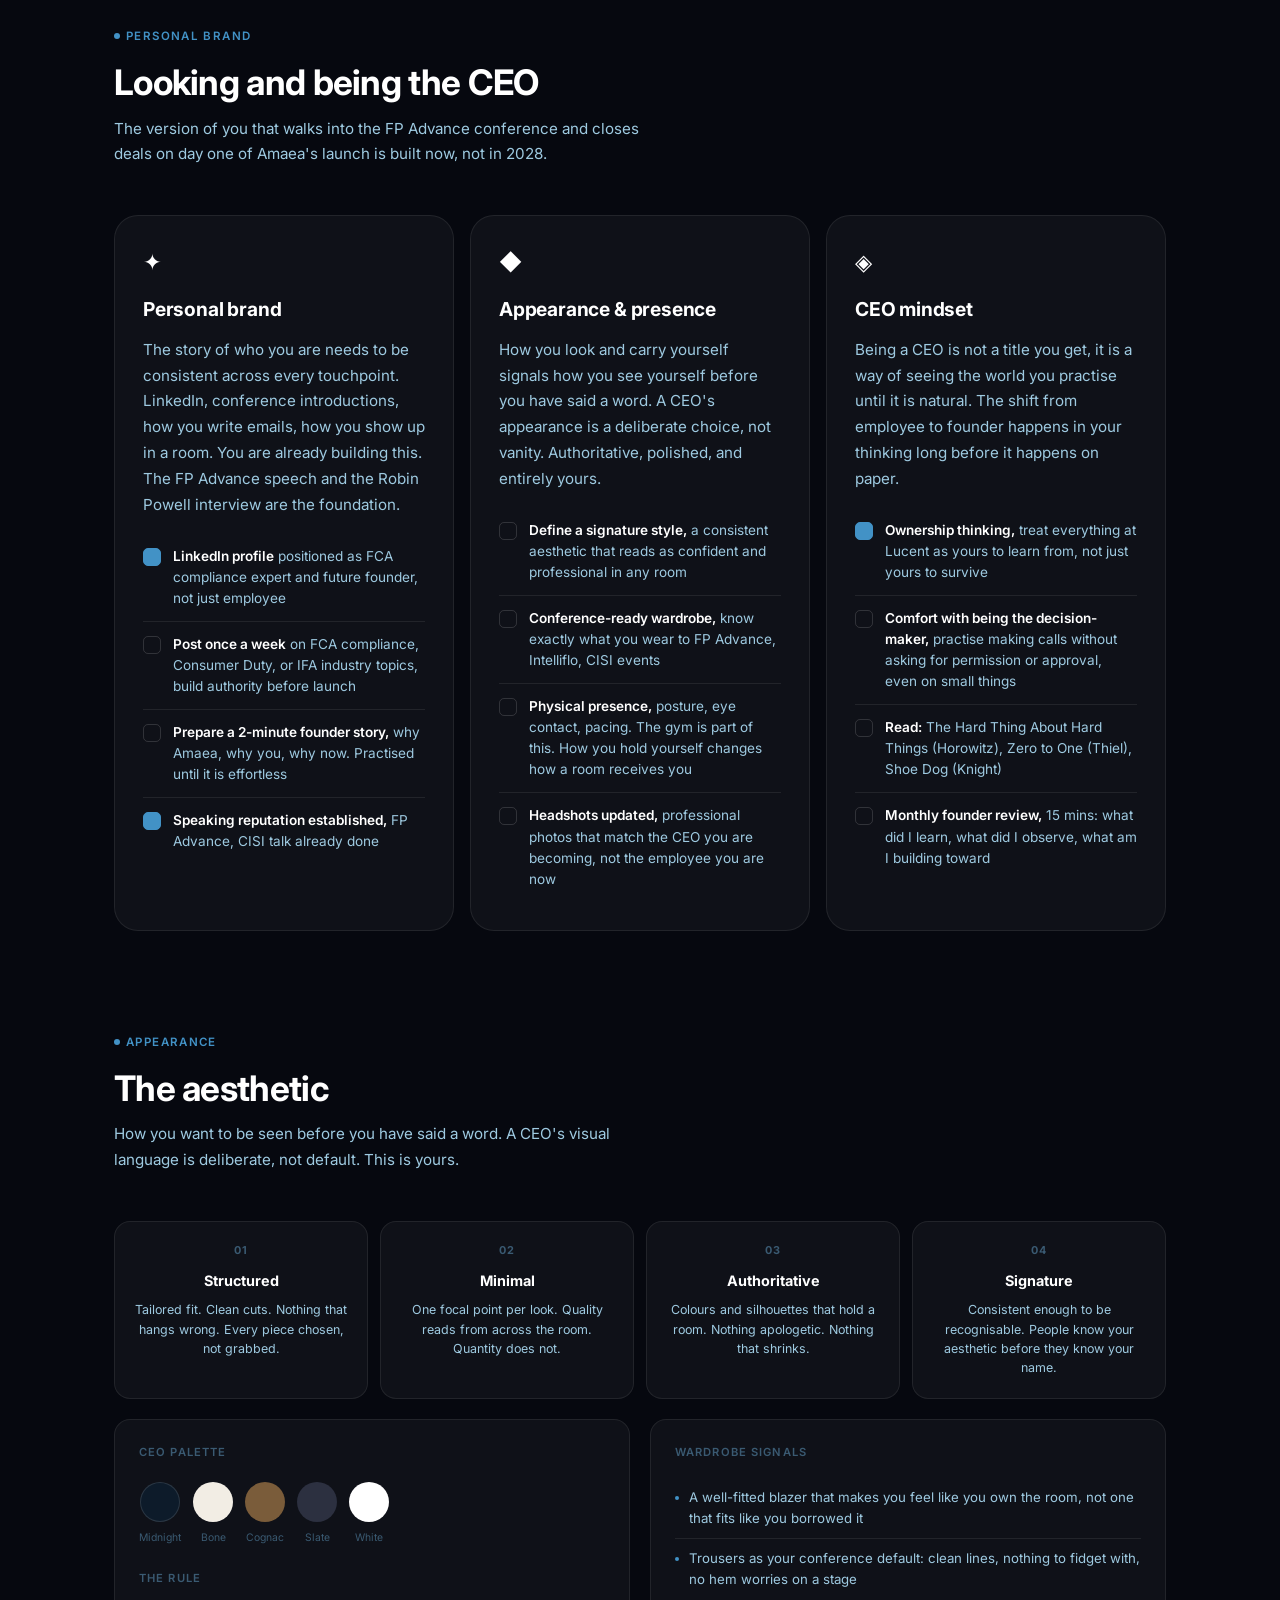
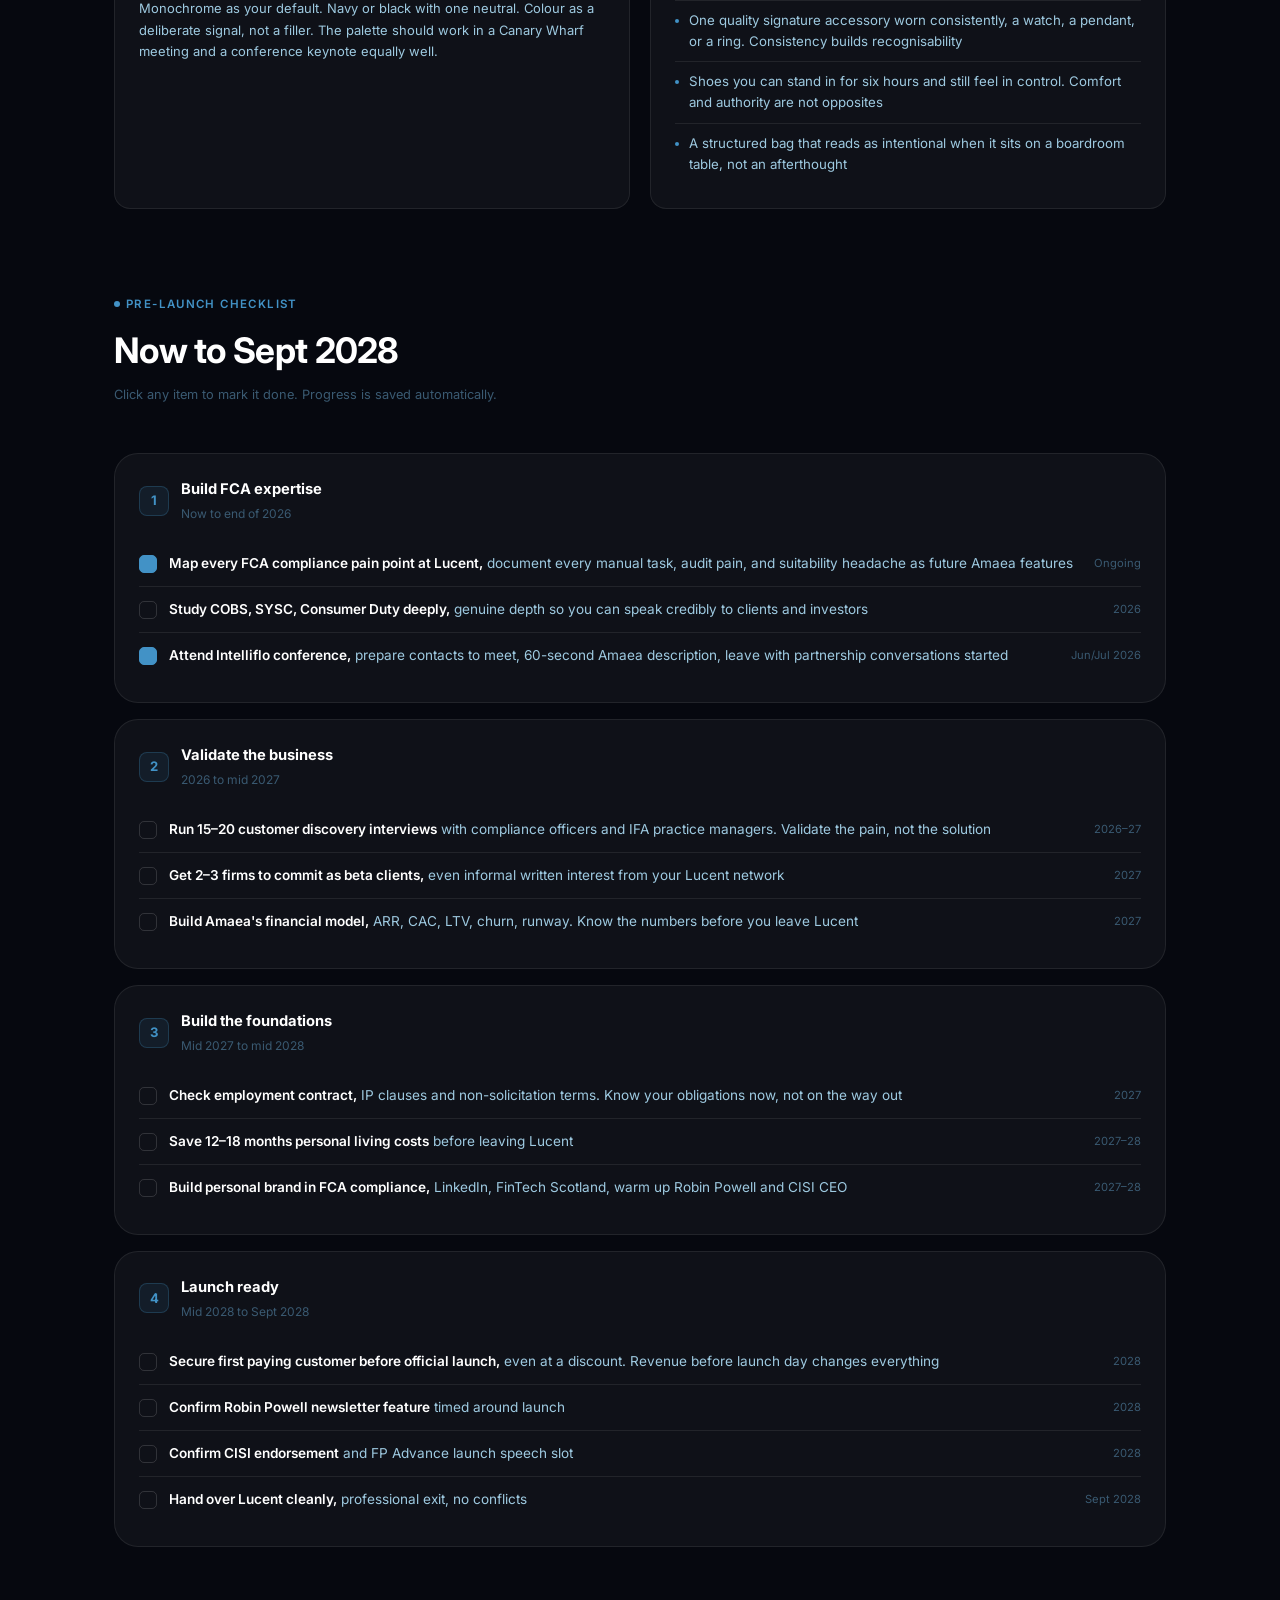
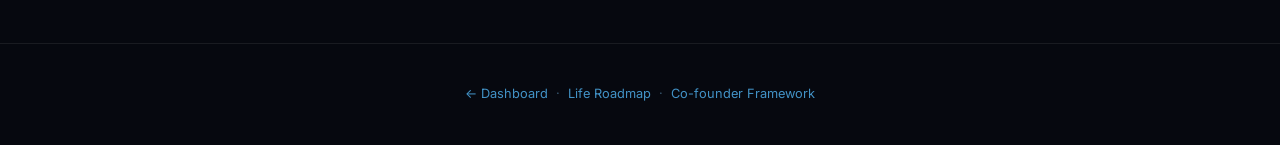
==== commit a7a0e4f0: "Add Co-founder to main nav across all pages Co-Authored-By: Claude Sonnet 4.6 <noreply@anthropic.com" ====
--- a/ceo-development.html
+++ b/ceo-development.html
@@ -45,6 +45,7 @@
       <a href="emotional-development.html">Emotional</a>
       <a href="ceo-development.html" class="active">CEO</a>
       <a href="gym.html">Gym</a>
+      <a href="cofounder.html">Co-founder</a>
     </div>
     <button class="nav-burger" aria-label="Menu"><span></span><span></span><span></span></button>
   </nav>
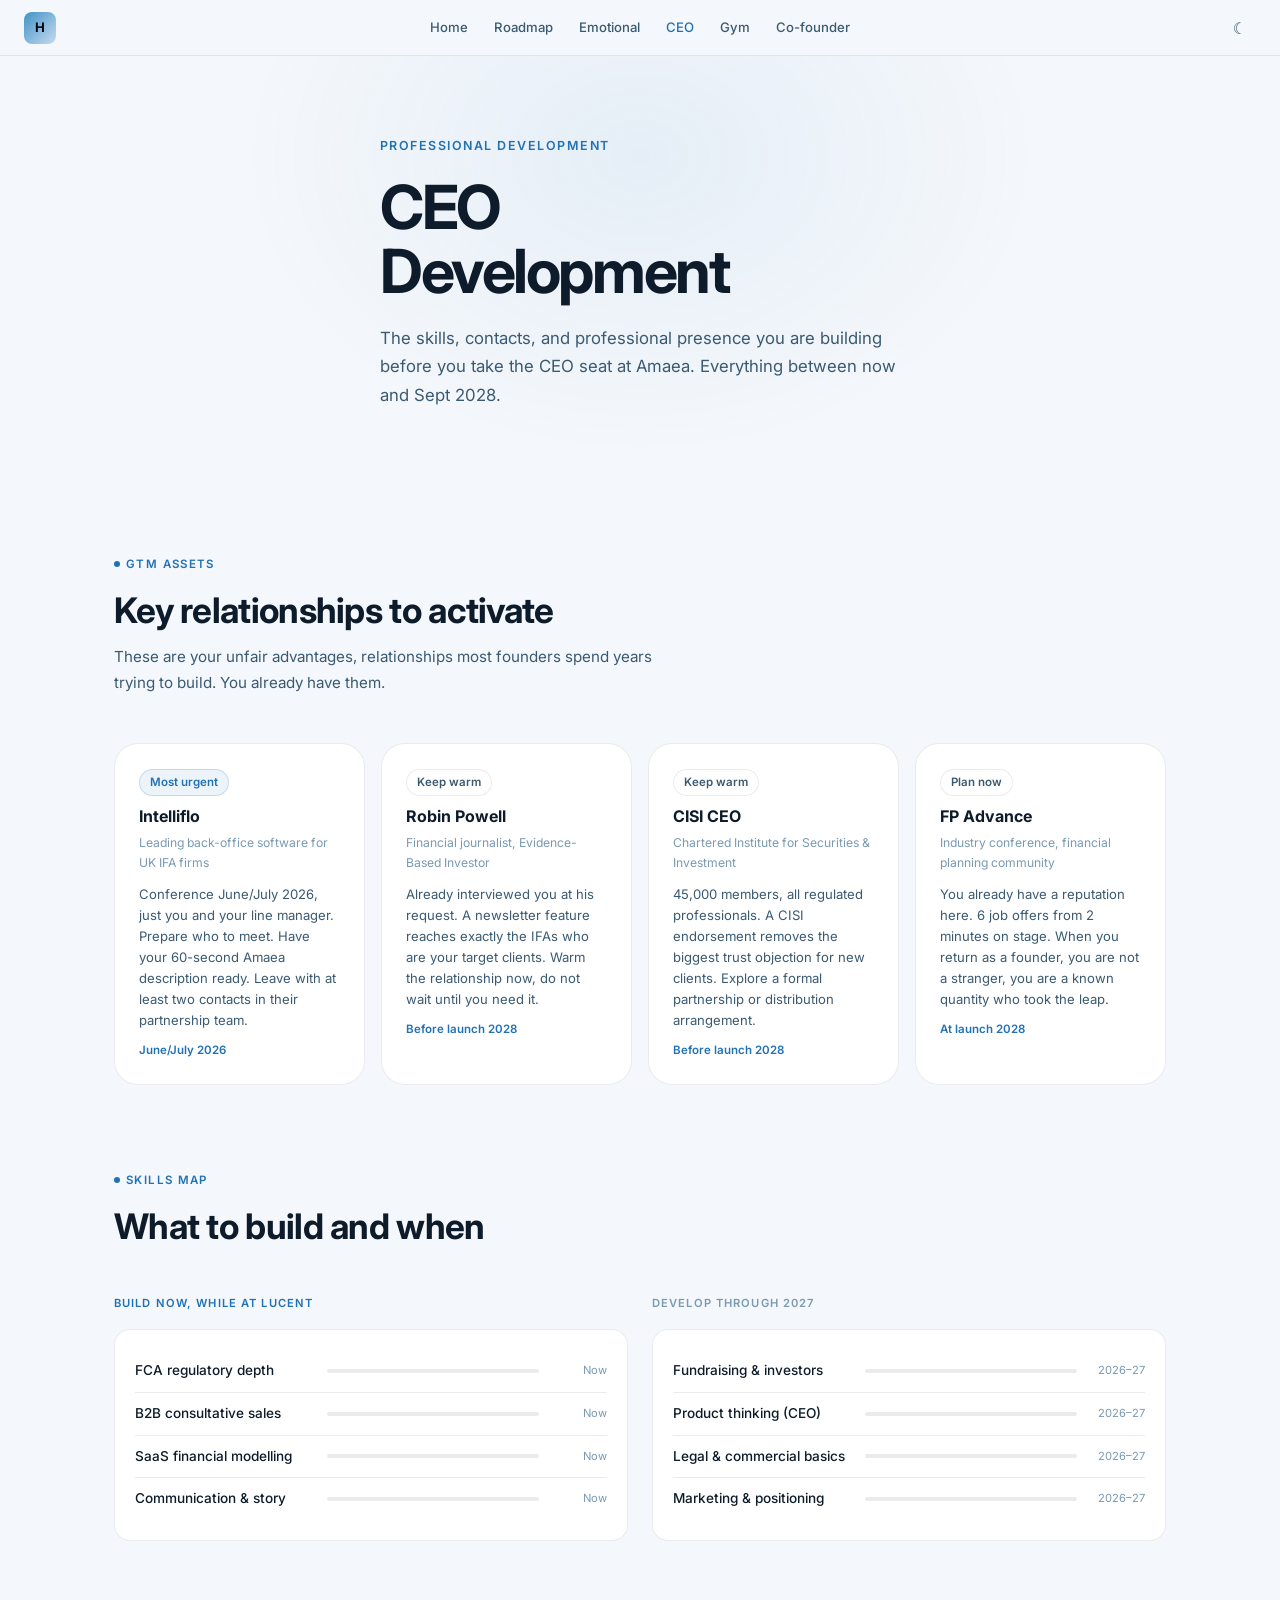
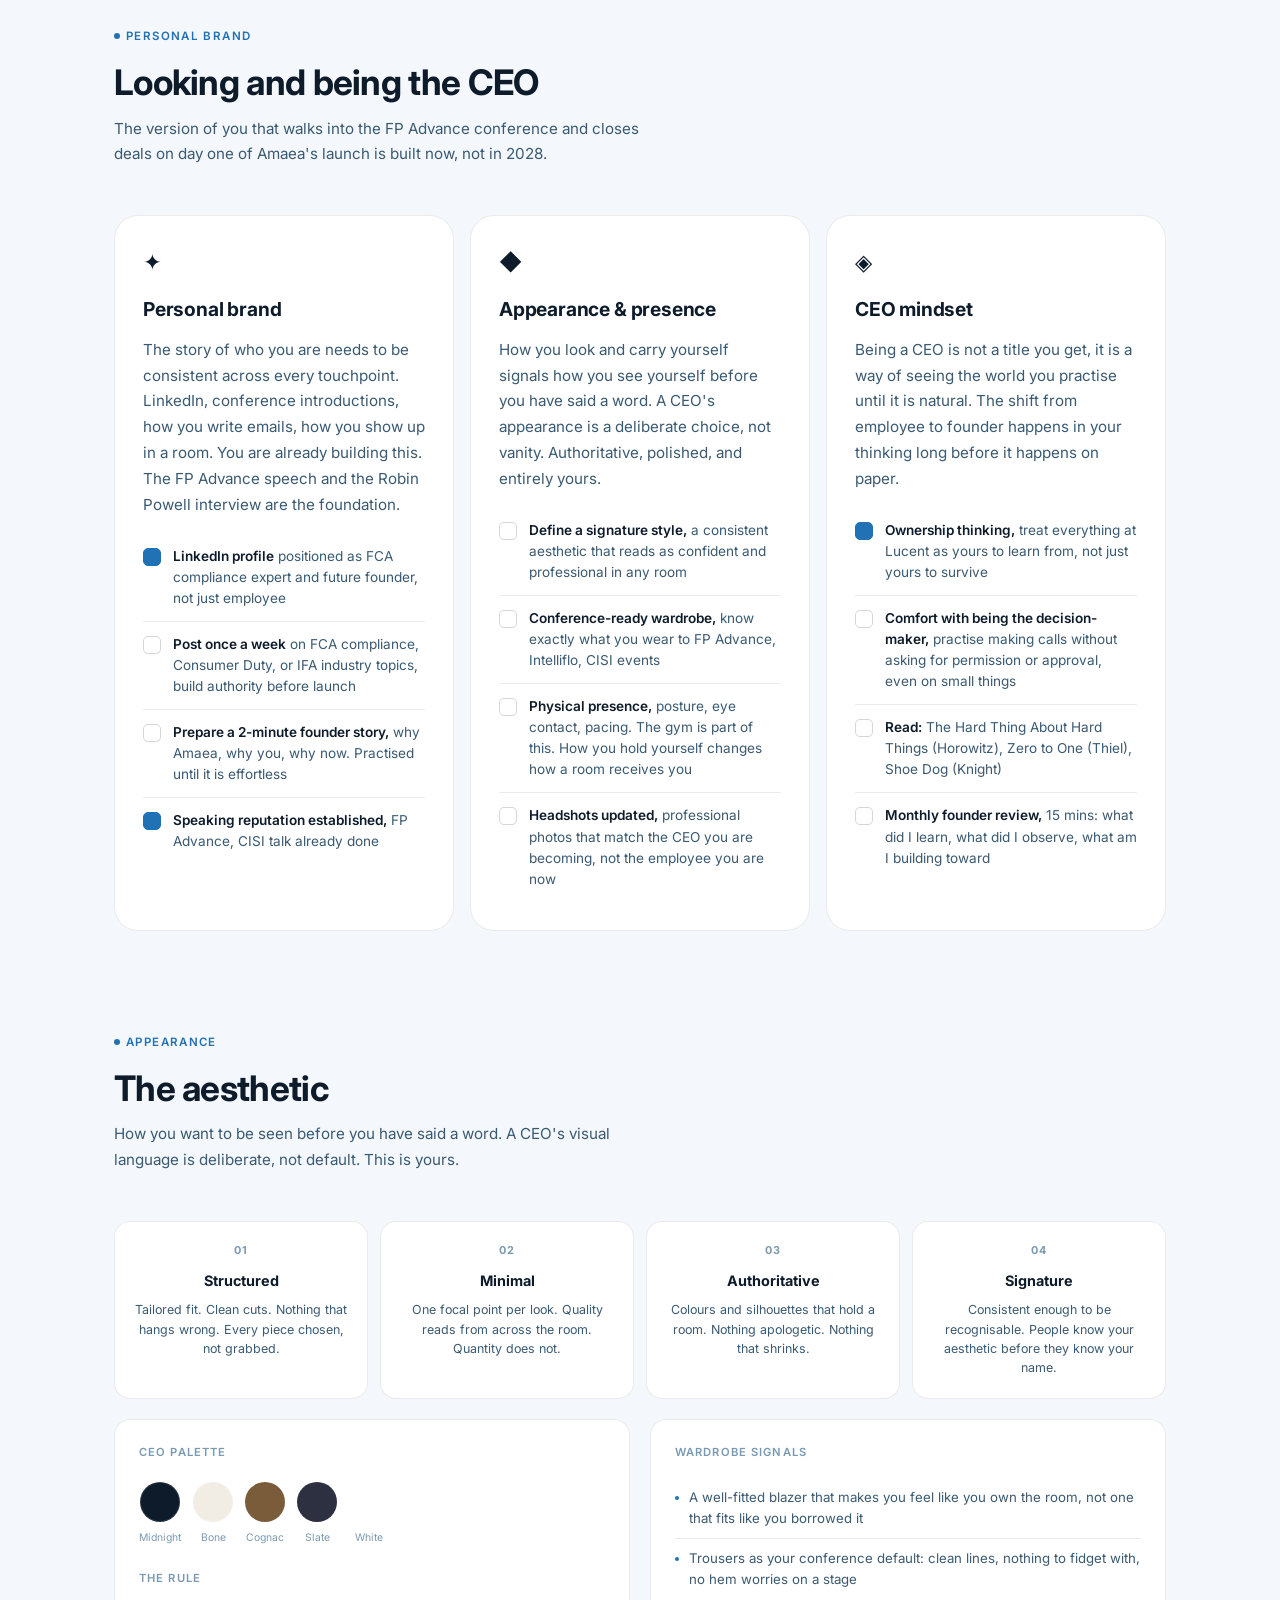
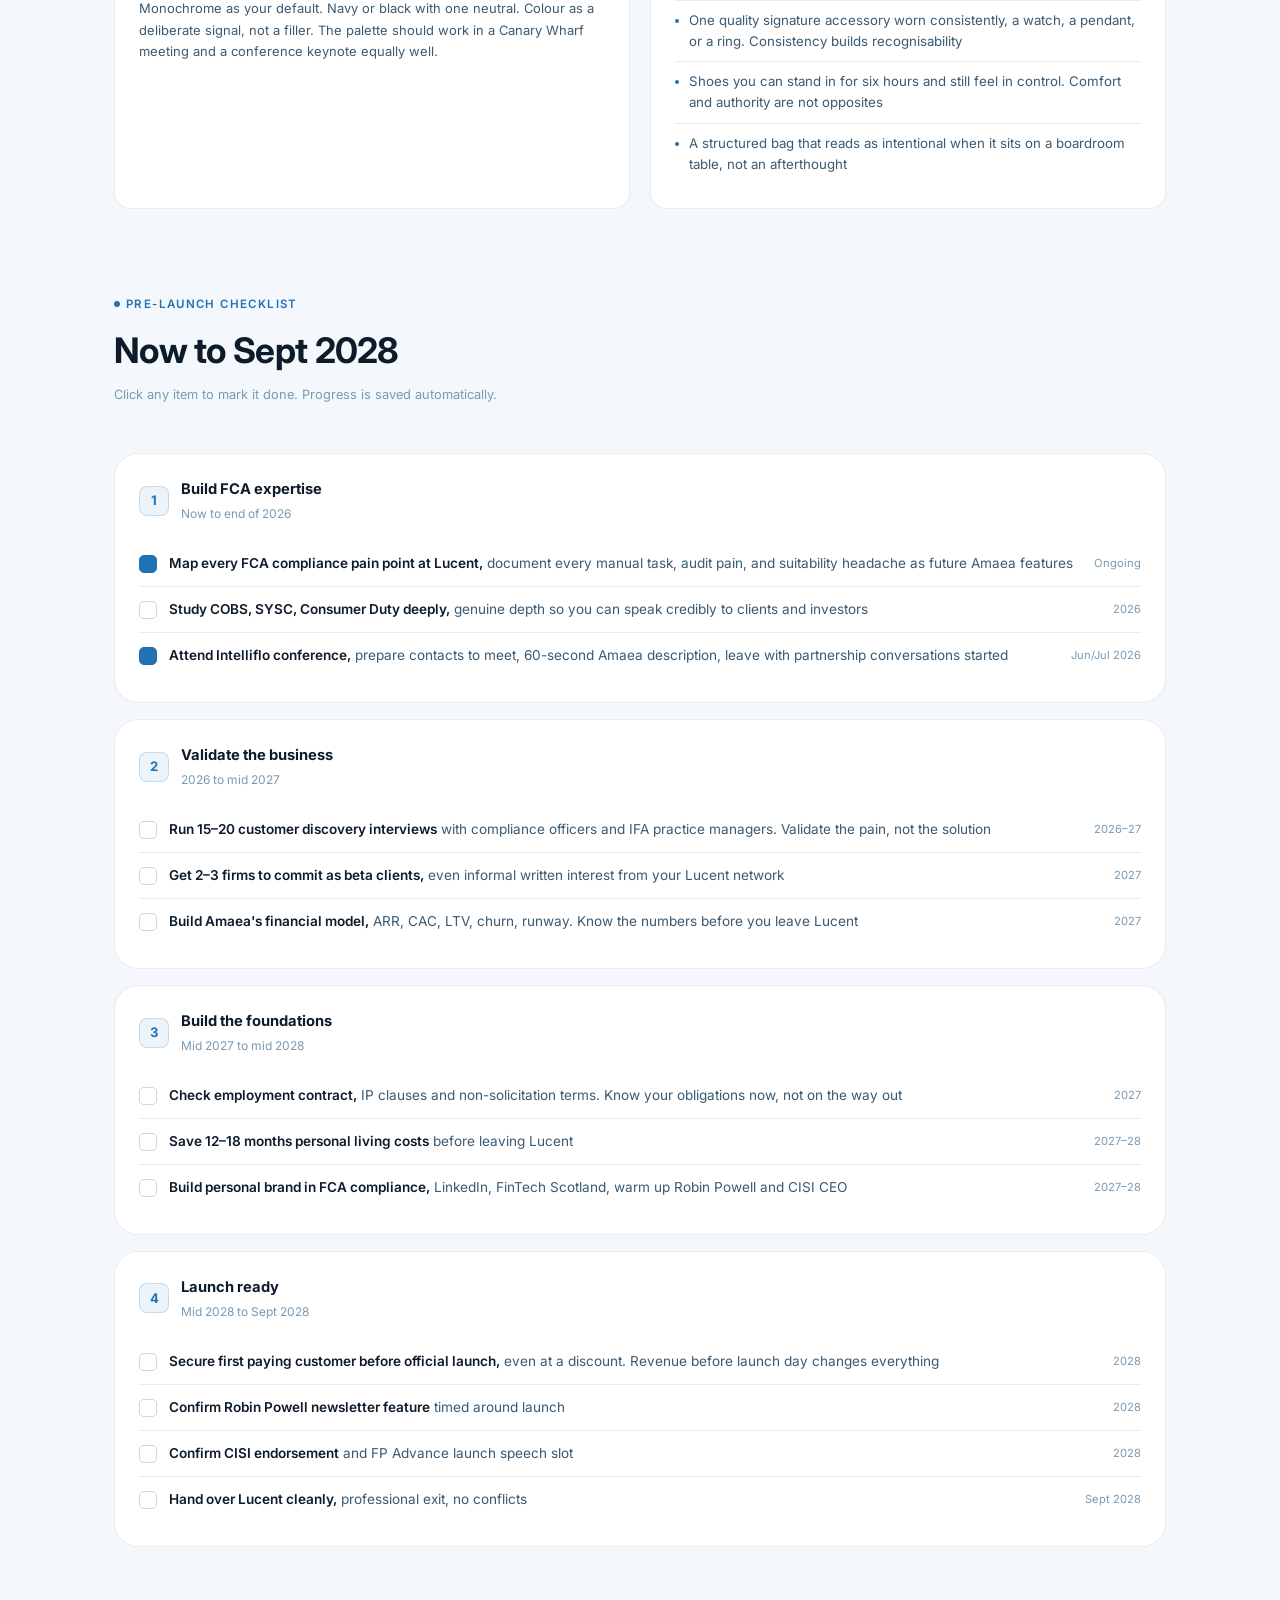
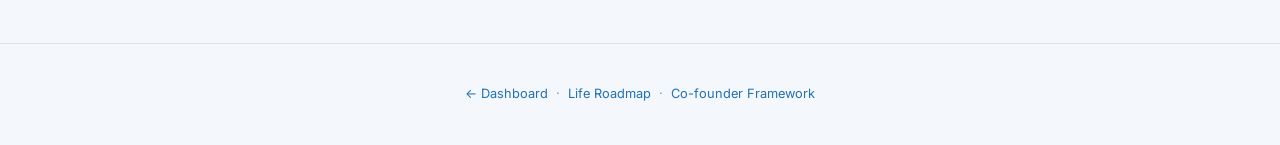
==== commit 45519303: "Add dark/light mode toggle with localStorage persistence - CSS custom properties for both themes (da" ====
--- a/ceo-development.html
+++ b/ceo-development.html
@@ -7,6 +7,7 @@
   <link rel="icon" href="data:image/svg+xml,<svg xmlns=%22http://www.w3.org/2000/svg%22 viewBox=%220 0 100 100%22><text y=%22.9em%22 font-size=%2290%22>👑</text></svg>">
   <link href="https://fonts.googleapis.com/css2?family=Inter:wght@300;400;500;600;700&display=swap" rel="stylesheet"/>
   <link rel="stylesheet" href="style.css"/>
+  <script>(function(){var t=localStorage.getItem('hasna-theme')||(window.matchMedia('(prefers-color-scheme: dark)').matches?'dark':'light');document.documentElement.setAttribute('data-theme',t)})();</script>
   <style>
     .contact-card { background: var(--surface); border: 1px solid var(--border); border-radius: var(--radius-lg); padding: 24px; height: 100%; transition: border-color 0.25s var(--ease), transform 0.25s var(--ease); }
     .contact-card:hover { border-color: var(--border-2); transform: translateY(-2px); }
@@ -47,7 +48,10 @@
       <a href="gym.html">Gym</a>
       <a href="cofounder.html">Co-founder</a>
     </div>
-    <button class="nav-burger" aria-label="Menu"><span></span><span></span><span></span></button>
+    <div class="nav-right">
+      <button class="theme-toggle" aria-label="Toggle theme"><span class="t-dark">☀</span><span class="t-light">☾</span></button>
+      <button class="nav-burger" aria-label="Menu"><span></span><span></span><span></span></button>
+    </div>
   </nav>
 
   <section class="hero" style="min-height:40vh;">
@@ -67,7 +71,7 @@
         <p class="body">These are your unfair advantages, relationships most founders spend years trying to build. You already have them.</p>
       </div>
 
-      <div style="display:grid;grid-template-columns:repeat(4,1fr);gap:16px;">
+      <div class="mob-grid-contacts" style="display:grid;grid-template-columns:repeat(4,1fr);gap:16px;">
 
         <div class="contact-card anim-up anim-up-1">
           <span class="tag tag-gold">Most urgent</span>
@@ -113,7 +117,7 @@
         <h2 class="headline">What to build and when</h2>
       </div>
 
-      <div style="display:grid;grid-template-columns:1fr 1fr;gap:24px;">
+      <div class="mob-grid-skills" style="display:grid;grid-template-columns:1fr 1fr;gap:24px;">
         <div class="anim-up">
           <p style="font-size:0.7rem;font-weight:600;text-transform:uppercase;letter-spacing:0.1em;color:var(--gold);margin-bottom:16px;">Build now, while at Lucent</p>
           <div style="background:var(--surface);border:1px solid var(--border);border-radius:var(--radius);padding:20px;">
@@ -145,7 +149,7 @@
         <p class="body">The version of you that walks into the FP Advance conference and closes deals on day one of Amaea's launch is built now, not in 2028.</p>
       </div>
 
-      <div style="display:grid;grid-template-columns:repeat(3,1fr);gap:16px;margin-bottom:16px;">
+      <div class="mob-grid-brand" style="display:grid;grid-template-columns:repeat(3,1fr);gap:16px;margin-bottom:16px;">
 
         <div class="card anim-up anim-up-1">
           <div style="font-size:1.4rem;margin-bottom:14px;">✦</div>
@@ -196,7 +200,7 @@
         <p class="body">How you want to be seen before you have said a word. A CEO's visual language is deliberate, not default. This is yours.</p>
       </div>
 
-      <div style="display:grid;grid-template-columns:repeat(4,1fr);gap:12px;margin-bottom:20px;" class="anim-up">
+      <div class="mob-grid-pillars anim-up" style="display:grid;grid-template-columns:repeat(4,1fr);gap:12px;margin-bottom:20px;">
         <div class="pillar-card">
           <p class="pillar-num">01</p>
           <p class="pillar-title">Structured</p>
@@ -219,7 +223,7 @@
         </div>
       </div>
 
-      <div style="display:grid;grid-template-columns:1fr 1fr;gap:20px;" class="anim-up anim-up-2">
+      <div class="mob-grid-palette anim-up anim-up-2" style="display:grid;grid-template-columns:1fr 1fr;gap:20px;">
 
         <div style="background:var(--surface);border:1px solid var(--border);border-radius:var(--radius);padding:24px;">
           <p style="font-size:0.7rem;font-weight:600;text-transform:uppercase;letter-spacing:0.1em;color:var(--text-3);margin-bottom:20px;">CEO palette</p>
--- a/style.css
+++ b/style.css
@@ -20,6 +20,41 @@
   --shadow-lg:   0 2px 8px rgba(0,0,0,0.5), 0 24px 64px rgba(0,0,0,0.4);
   --ease:        cubic-bezier(0.4, 0, 0.2, 1);
   --ease-spring: cubic-bezier(0.34, 1.56, 0.64, 1);
+  --nav-bg:        rgba(8,7,5,0.72);
+  --nav-bg-scroll: rgba(8,7,5,0.9);
+  --nav-mobile-bg: rgba(6,8,15,0.97);
+}
+
+/* ─── Light theme ────────────────────────────────────────────── */
+[data-theme="light"] {
+  --gold:          #2171b5;
+  --gold-light:    #4292c6;
+  --gold-subtle:   rgba(33,113,181,0.08);
+  --gold-border:   rgba(33,113,181,0.2);
+  --bg:            #f4f7fb;
+  --surface:       #ffffff;
+  --surface-2:     rgba(33,113,181,0.05);
+  --border:        rgba(0,0,0,0.08);
+  --border-2:      rgba(0,0,0,0.16);
+  --text:          #0d1b2a;
+  --text-2:        #3a5a72;
+  --text-3:        #7a9ab2;
+  --shadow:        0 1px 3px rgba(0,0,0,0.06), 0 8px 32px rgba(0,0,0,0.08);
+  --shadow-lg:     0 2px 8px rgba(0,0,0,0.08), 0 24px 64px rgba(0,0,0,0.12);
+  --nav-bg:        rgba(244,247,251,0.85);
+  --nav-bg-scroll: rgba(244,247,251,0.96);
+  --nav-mobile-bg: rgba(244,247,251,0.98);
+}
+[data-theme="light"] .hero-title .accent {
+  background: linear-gradient(135deg, #2171b5, #4292c6);
+  -webkit-background-clip: text;
+  background-clip: text;
+}
+[data-theme="light"] .skill-bar-fill {
+  background: linear-gradient(90deg, rgba(33,113,181,0.3), #2171b5);
+}
+[data-theme="light"] .timeline::before {
+  background: linear-gradient(to bottom, #2171b5, rgba(0,0,0,0.08));
 }
 
 /* ─── Reset ─────────────────────────────────────────────────── */
@@ -32,6 +67,7 @@
   line-height: 1.6;
   -webkit-font-smoothing: antialiased;
   overflow-x: hidden;
+  transition: background-color 0.25s var(--ease), color 0.25s var(--ease);
 }
 a { text-decoration: none; color: inherit; }
 img { display: block; max-width: 100%; }
@@ -47,12 +83,13 @@
   display: flex;
   align-items: center;
   justify-content: space-between;
-  background: rgba(8,7,5,0.72);
+  background: var(--nav-bg);
   backdrop-filter: saturate(180%) blur(20px);
   -webkit-backdrop-filter: saturate(180%) blur(20px);
   border-bottom: 1px solid var(--border);
-  transition: background 0.3s var(--ease);
-}
+  transition: background 0.3s var(--ease), border-color 0.25s var(--ease);
+}
+.nav.scrolled { background: var(--nav-bg-scroll); }
 .nav-logo {
   width: 32px; height: 32px;
   border-radius: 8px;
@@ -116,7 +153,7 @@
     transform: translateY(-8px);
     flex-direction: column;
     gap: 0;
-    background: rgba(6,8,15,0.97);
+    background: var(--nav-mobile-bg);
     backdrop-filter: saturate(180%) blur(20px);
     -webkit-backdrop-filter: saturate(180%) blur(20px);
     border-bottom: 1px solid var(--border);
@@ -134,6 +171,23 @@
   }
   .nav-links a:last-child { border-bottom: none; }
 }
+
+/* ─── Theme toggle & nav-right ───────────────────────────────── */
+.nav-right { display: flex; align-items: center; gap: 4px; flex-shrink: 0; }
+.theme-toggle {
+  width: 32px; height: 32px;
+  border-radius: 8px;
+  display: flex; align-items: center; justify-content: center;
+  cursor: pointer;
+  color: var(--text-2);
+  font-size: 1rem;
+  line-height: 1;
+  transition: background 0.2s var(--ease), color 0.2s var(--ease);
+}
+.theme-toggle:hover { background: var(--surface-2); color: var(--text); }
+.t-light { display: none; }
+[data-theme="light"] .t-dark { display: none; }
+[data-theme="light"] .t-light { display: block; }
 
 /* ─── Layout ─────────────────────────────────────────────────── */
 .page { padding-top: 56px; }
@@ -315,5 +369,49 @@
 .grid-2 { display: grid; grid-template-columns: repeat(2, 1fr); gap: 16px; }
 .grid-3 { display: grid; grid-template-columns: repeat(3, 1fr); gap: 16px; }
 .grid-4 { display: grid; grid-template-columns: repeat(4, 1fr); gap: 16px; }
-@media (max-width: 768px) { .grid-2, .grid-3, .grid-4 { grid-template-columns: 1fr; } section { padding: 56px 0; } }
+@media (max-width: 768px) {
+  .grid-2, .grid-3 { grid-template-columns: 1fr; }
+  .grid-4 { grid-template-columns: repeat(2, 1fr); }
+  section { padding: 56px 0; }
+  /* Timeline+sidebar: stack vertically */
+  .mob-tl-sidebar { grid-template-columns: 1fr !important; }
+  .mob-sidebar { position: static !important; }
+  /* 2-col grids → 1-col */
+  .mob-grid-strengths, .mob-grid-roles, .mob-grid-protocol,
+  .mob-grid-skills, .mob-grid-palette { grid-template-columns: 1fr !important; }
+  /* 3-col grids → 1-col */
+  .mob-grid-areas, .mob-grid-brand { grid-template-columns: 1fr !important; }
+  /* 4-col grids → 2-col */
+  .mob-grid-contacts, .mob-grid-steps,
+  .mob-grid-pillars { grid-template-columns: repeat(2, 1fr) !important; }
+}
+
+@media (max-width: 640px) {
+  /* Home cards: 2-col → 1-col */
+  .mob-grid-cards { grid-template-columns: 1fr !important; }
+  /* Journal prompts: 2-col → 1-col */
+  .mob-grid-journal { grid-template-columns: 1fr !important; }
+  /* Contacts: → 1-col */
+  .mob-grid-contacts { grid-template-columns: 1fr !important; }
+  /* Stats strip: 2×2 on phone */
+  .grid-4 { grid-template-columns: repeat(2, 1fr); }
+  /* Hero */
+  .hero { padding: 40px 0 32px; }
+  .hero-sub { font-size: 0.9rem; }
+  /* Section intro */
+  .section-intro { margin-bottom: 24px; }
+  /* Skill bars: allow name to shrink on small screens */
+  .skill-name { min-width: 0; font-size: 0.8rem; }
+  .skill-when { min-width: 36px; }
+  /* Checklist date: allow wrapping */
+  .check-meta { white-space: normal; }
+  /* Tables: exercise names can wrap */
+  .clean-table { font-size: 0.79rem; }
+  .clean-table td:first-child { white-space: normal; }
+  /* Cards and blocks: tighten padding */
+  .card { padding: 20px; }
+  .phase-block { padding: 18px 16px; }
+  .day-block { padding: 18px 16px; }
+}
+
 @media (max-width: 480px) { .hero-title { font-size: 2.4rem; } }
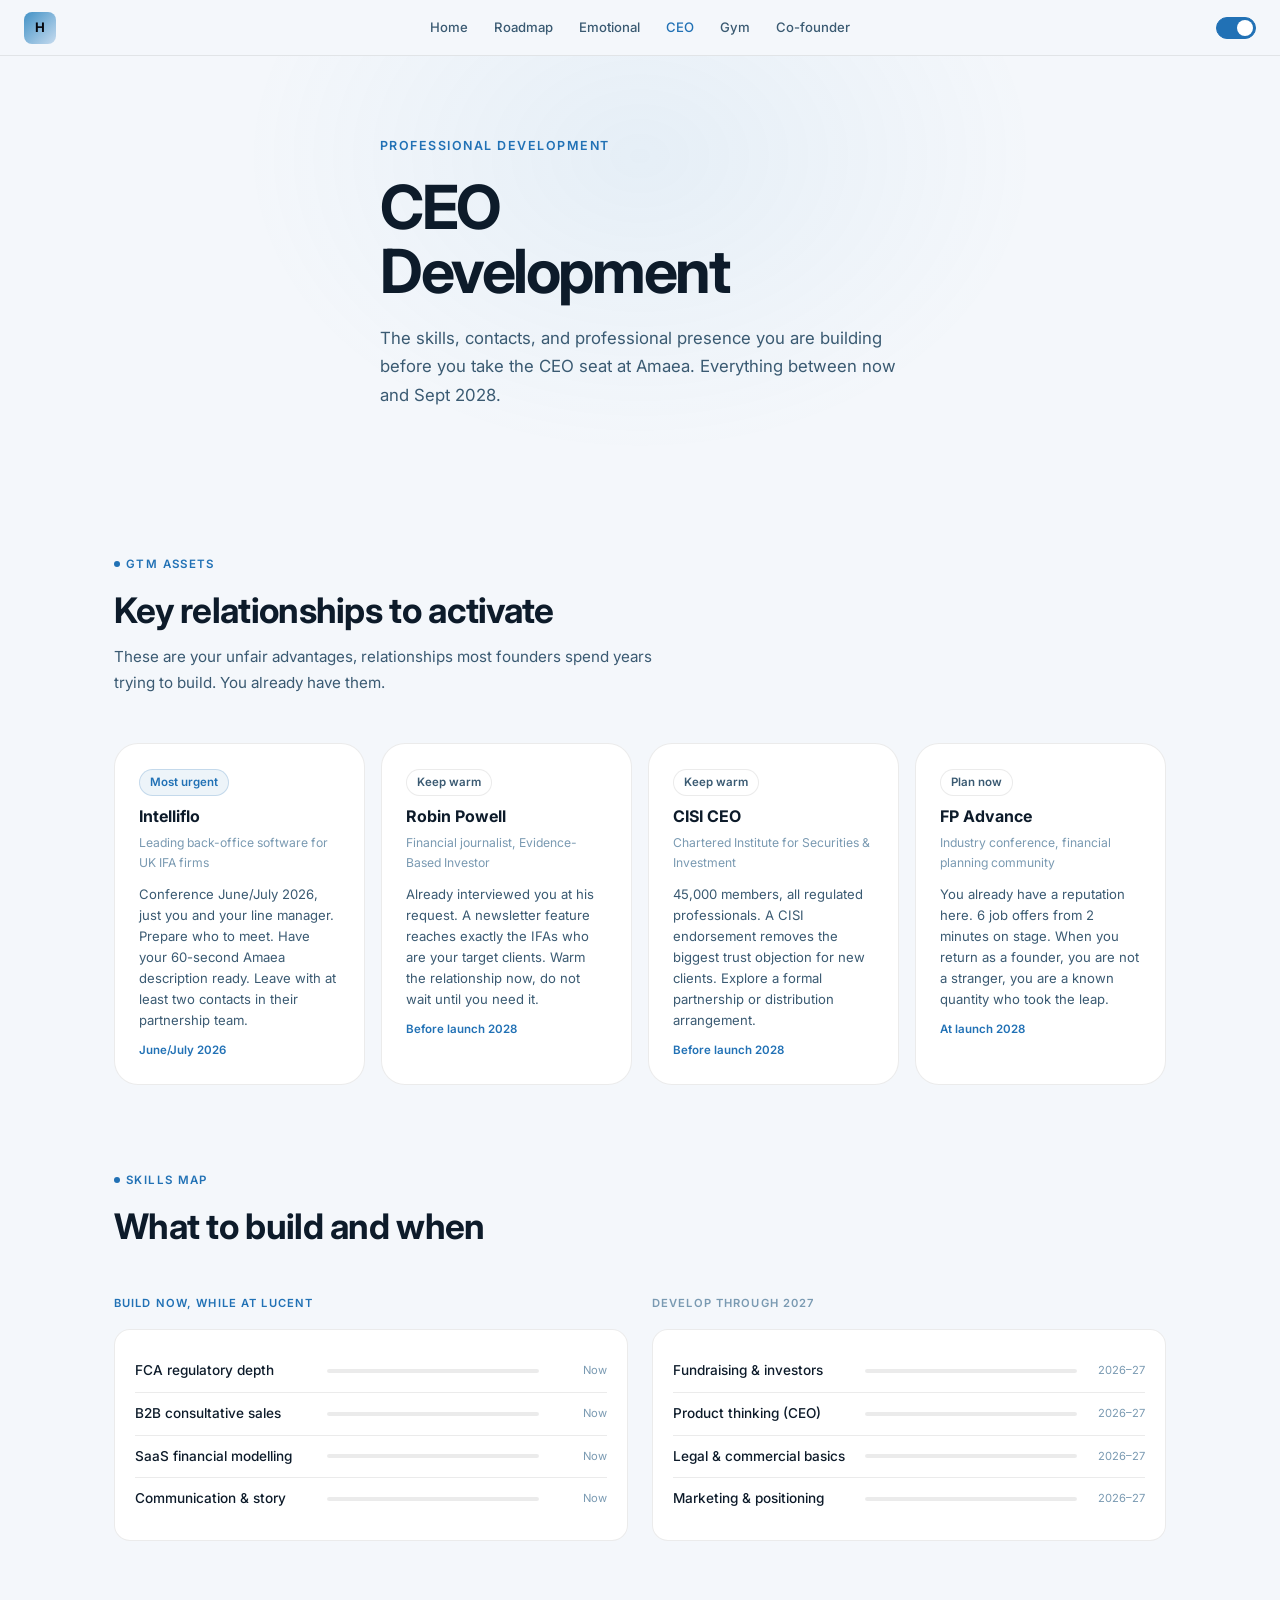
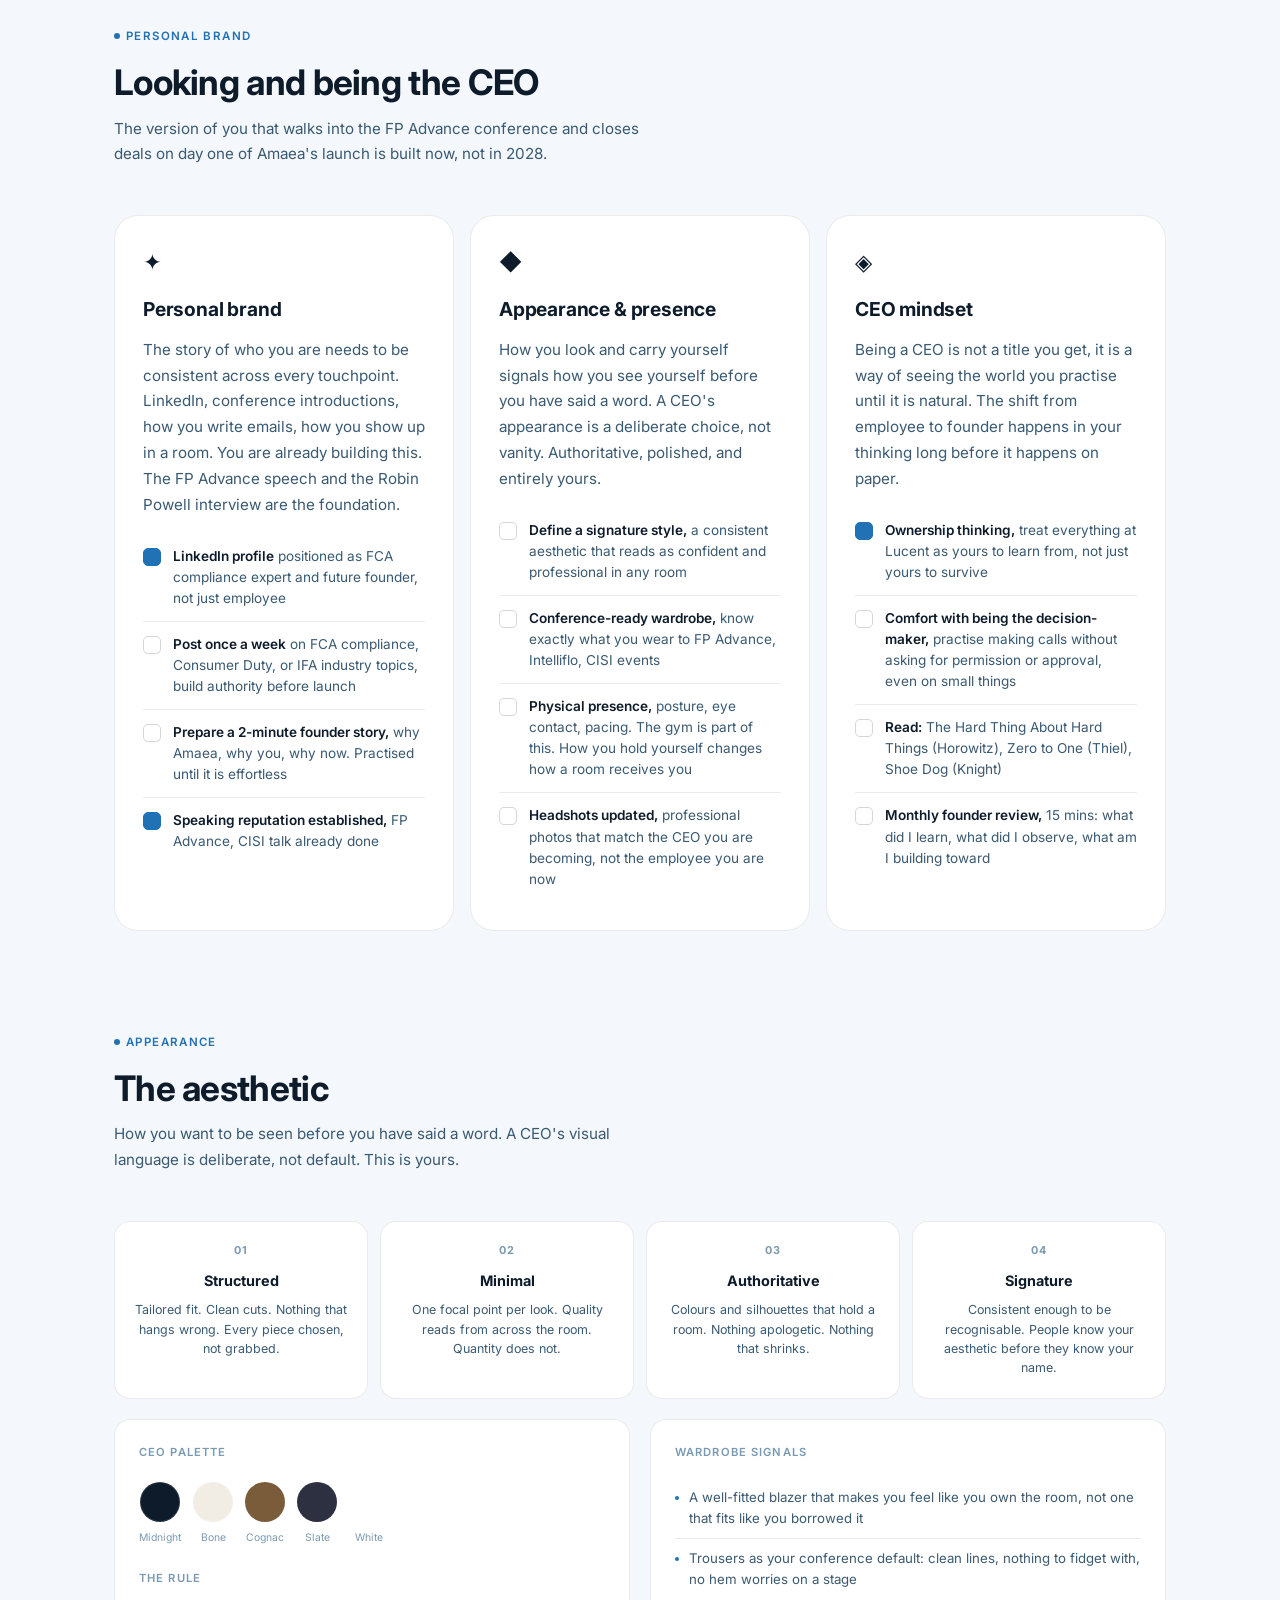
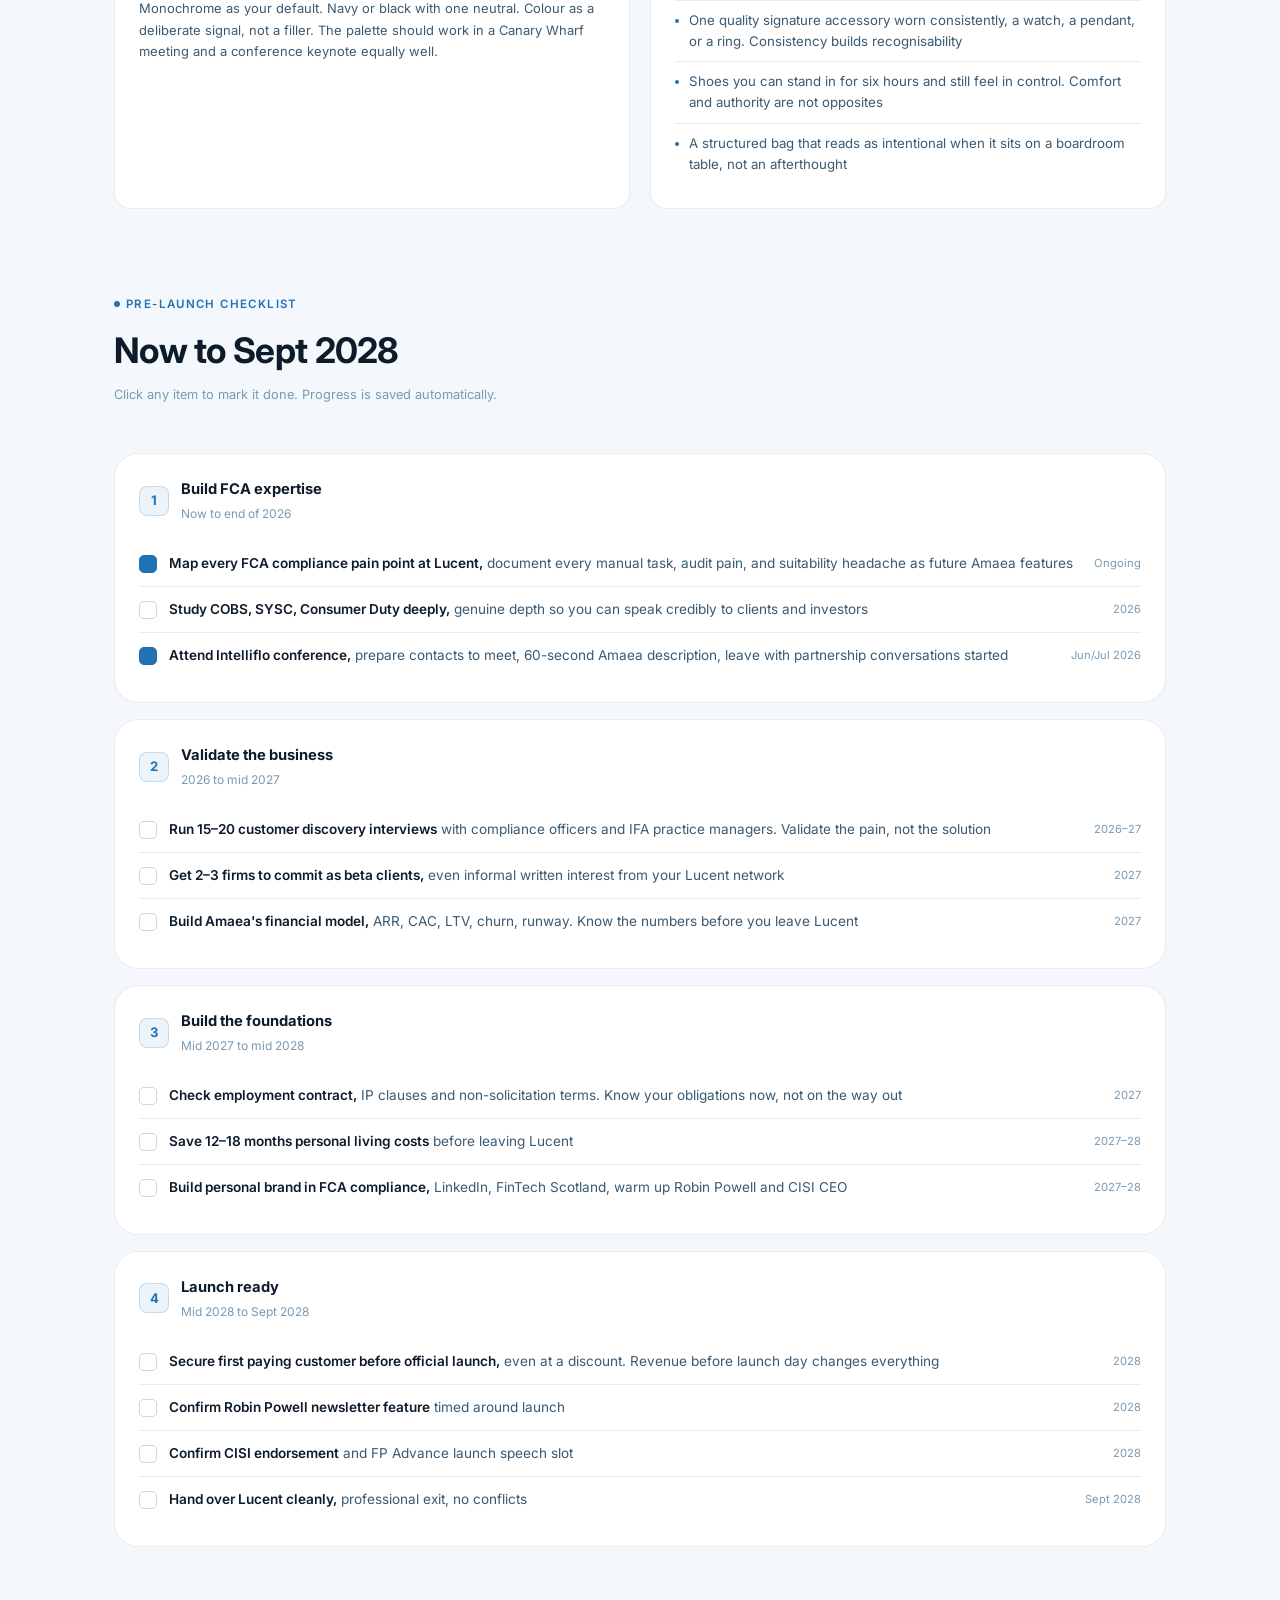
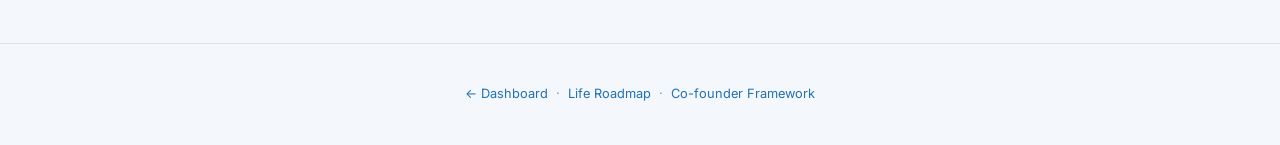
==== commit fa7db35b: "Replace text toggle with iOS-style pill slider Dark mode: grey pill, knob left Light mode: blue pill" ====
--- a/ceo-development.html
+++ b/ceo-development.html
@@ -1,4 +1,4 @@
-<!DOCTYPE html>
+﻿<!DOCTYPE html>
 <html lang="en">
 <head>
   <meta charset="UTF-8"/>
@@ -49,7 +49,7 @@
       <a href="cofounder.html">Co-founder</a>
     </div>
     <div class="nav-right">
-      <button class="theme-toggle" aria-label="Toggle theme"><span class="t-dark">☀</span><span class="t-light">☾</span></button>
+      <button class="theme-toggle" aria-label="Toggle theme"></button>
       <button class="nav-burger" aria-label="Menu"><span></span><span></span><span></span></button>
     </div>
   </nav>
--- a/style.css
+++ b/style.css
@@ -173,21 +173,36 @@
 }
 
 /* ─── Theme toggle & nav-right ───────────────────────────────── */
-.nav-right { display: flex; align-items: center; gap: 4px; flex-shrink: 0; }
+.nav-right { display: flex; align-items: center; gap: 8px; flex-shrink: 0; }
 .theme-toggle {
-  width: 32px; height: 32px;
-  border-radius: 8px;
-  display: flex; align-items: center; justify-content: center;
+  position: relative;
+  width: 40px; height: 22px;
+  border-radius: 11px;
+  background: var(--border-2);
   cursor: pointer;
-  color: var(--text-2);
-  font-size: 1rem;
-  line-height: 1;
-  transition: background 0.2s var(--ease), color 0.2s var(--ease);
-}
-.theme-toggle:hover { background: var(--surface-2); color: var(--text); }
-.t-light { display: none; }
-[data-theme="light"] .t-dark { display: none; }
-[data-theme="light"] .t-light { display: block; }
+  transition: background 0.3s var(--ease);
+  flex-shrink: 0;
+  border: 1px solid var(--border-2);
+}
+.theme-toggle::before {
+  content: '';
+  position: absolute;
+  top: 2px; left: 2px;
+  width: 16px; height: 16px;
+  border-radius: 50%;
+  background: var(--text-3);
+  transition: transform 0.3s var(--ease-spring), background 0.3s var(--ease);
+}
+[data-theme="light"] .theme-toggle {
+  background: var(--gold);
+  border-color: var(--gold);
+}
+[data-theme="light"] .theme-toggle::before {
+  transform: translateX(18px);
+  background: #ffffff;
+}
+.theme-toggle .t-dark,
+.theme-toggle .t-light { display: none; }
 
 /* ─── Layout ─────────────────────────────────────────────────── */
 .page { padding-top: 56px; }
